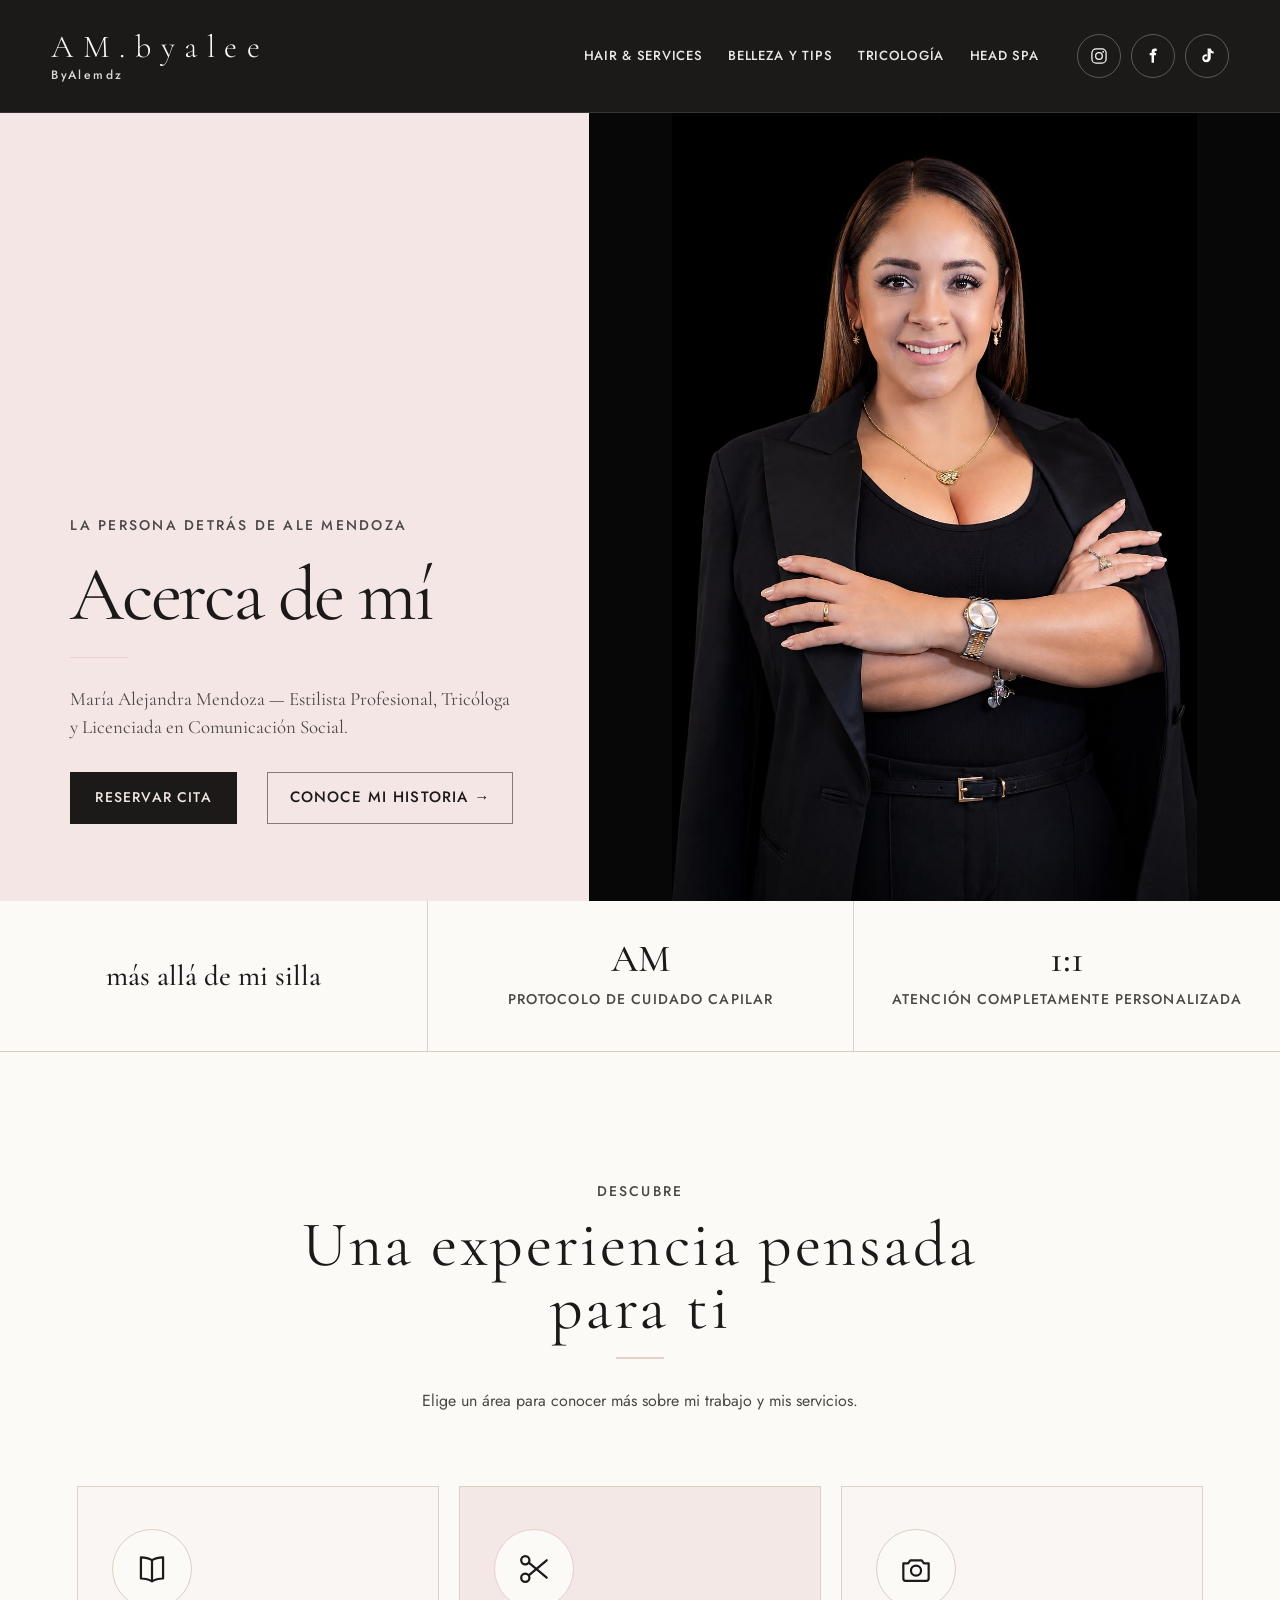
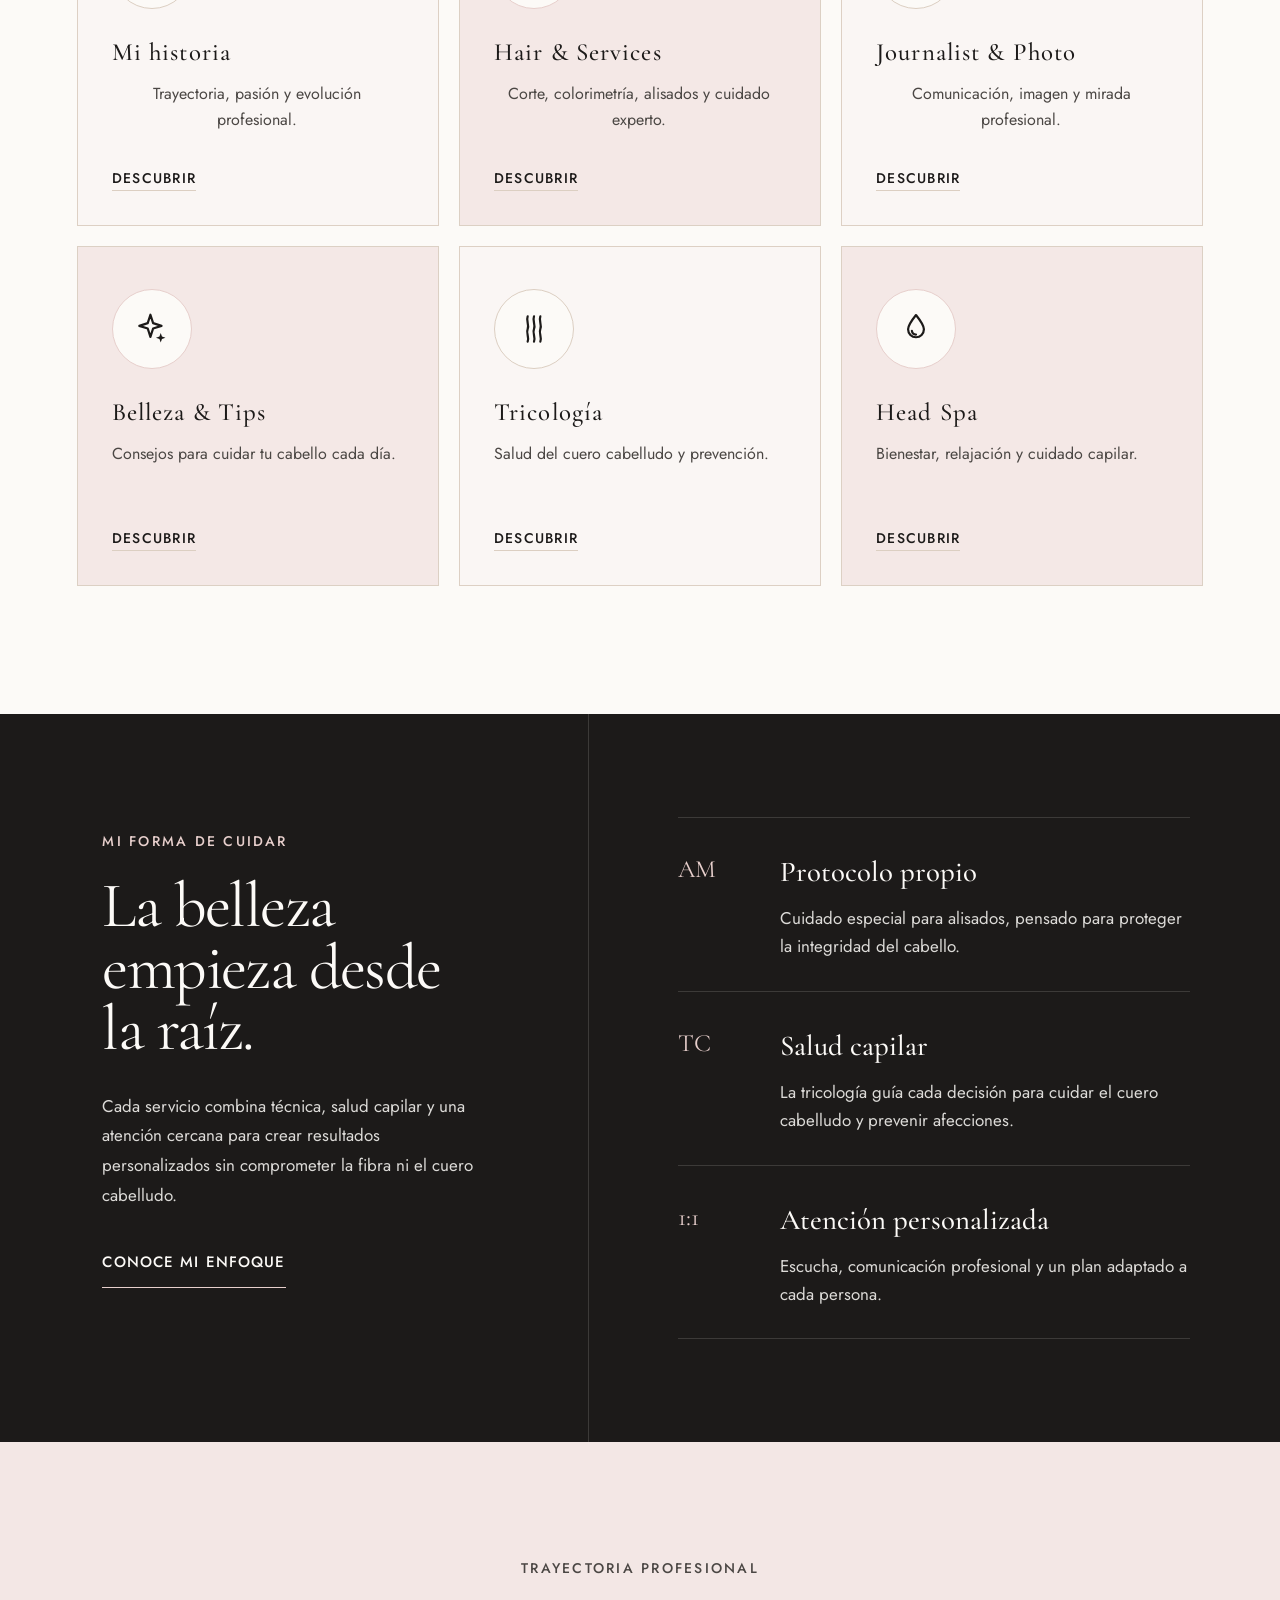
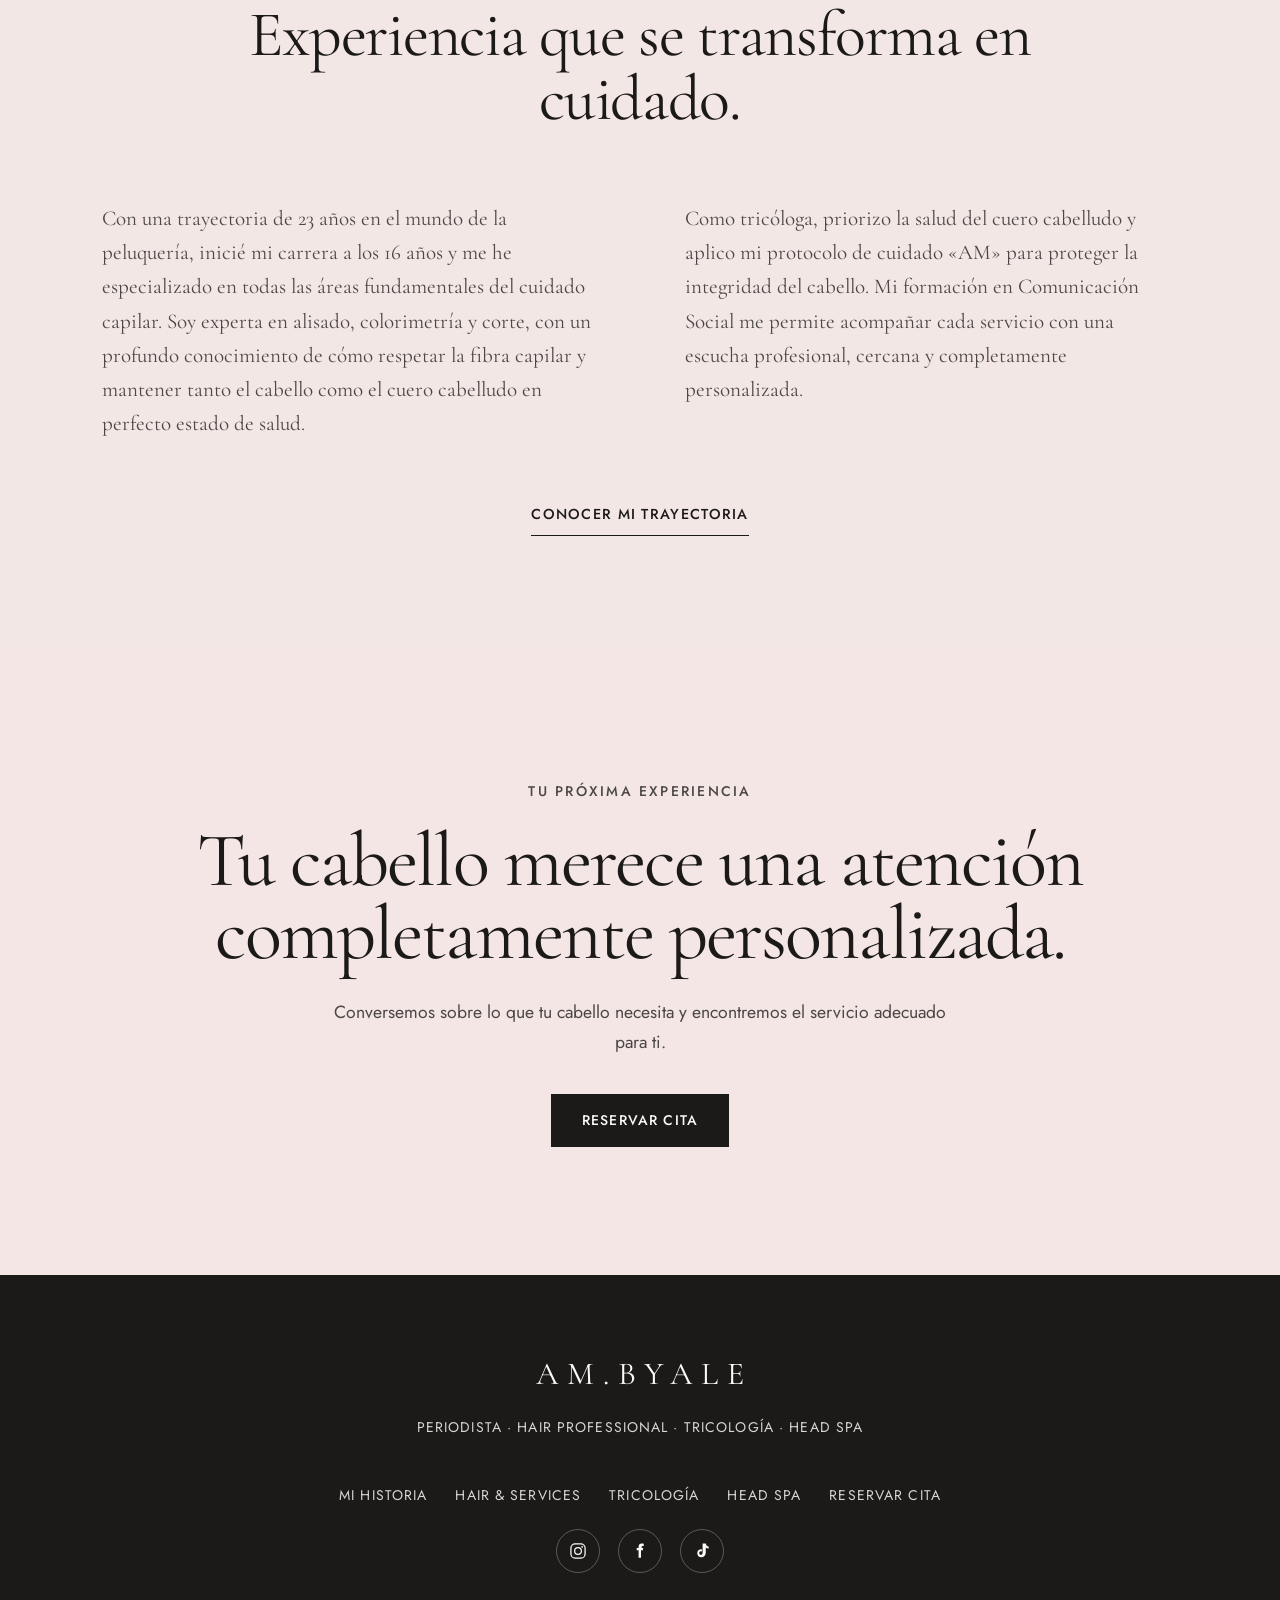
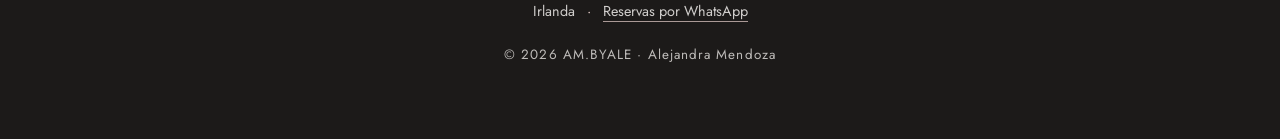
==== index.html @ b986cc24 "Update homepage brand copy and footer tagline" ====
<!DOCTYPE html>
<html lang="es">
<head>
  <meta charset="UTF-8" />
  <meta name="viewport" content="width=device-width, initial-scale=1.0" />
  <title>AM.BYALE | Peluquería, tricología y Head Spa en Irlanda</title>
  <meta
    name="description"
    content="Alejandra Mendoza ofrece peluquería profesional, tricología y Head Spa con atención personalizada y 23 años de experiencia en Irlanda."
  />
  <link rel="canonical" href="https://robertdorlan.github.io/alemdz/" />
  <meta property="og:type" content="website" />
  <meta property="og:locale" content="es_ES" />
  <meta property="og:title" content="AM.BYALE | Belleza real y cabello saludable" />
  <meta property="og:description" content="Peluquería profesional, tricología y Head Spa con atención personalizada." />
  <meta property="og:url" content="https://robertdorlan.github.io/alemdz/" />
  <meta property="og:image" content="https://robertdorlan.github.io/alemdz/images/ale-profile.jpg" />
  <meta name="theme-color" content="#1c1a19" />

  <!-- Tipografía editorial: fina, elegante y moderna -->
  <link rel="preconnect" href="https://fonts.googleapis.com" />
  <link rel="preconnect" href="https://fonts.gstatic.com" crossorigin />
  <link
    href="https://fonts.googleapis.com/css2?family=Cormorant+Garamond:wght@300;400;500&family=Jost:wght@300;400;500&display=swap"
    rel="stylesheet"
  />

  <link rel="stylesheet" href="styles.css?v=20261124-7" />
</head>
<body class="home-page">
  <a class="skip-link" href="#main-content">Saltar al contenido principal</a>
  <!-- ============================================================= -->
  <!-- 1. ENCABEZADO PRINCIPAL                                       -->
  <!-- Logotipo tipográfico "ALEMDZ" centrado. Menú discreto a la    -->
  <!-- izquierda, redes sociales a la derecha. Enlaza a inicio.      -->
  <!-- ============================================================= -->
  <header class="site-header site-header--home">
    <div class="site-header__inner site-header__inner--home">
      <a class="brand brand--home" href="index.html" aria-label="AM.byalee — Ir a la página de inicio">
        <span>AM.byalee</span>
        <small>ByAlemdz</small>
      </a>

      <button class="menu-toggle" type="button" aria-label="Abrir menú" data-i18n-attr="aria-label:chrome.menu" aria-expanded="false" aria-controls="site-nav">
        <span class="menu-toggle__bar"></span>
        <span class="menu-toggle__bar"></span>
        <span class="menu-toggle__bar"></span>
      </button>

      <nav id="site-nav" class="site-nav site-nav--home" aria-label="Navegación principal">
        <ul class="site-nav__list site-nav__list--home">
          <li><a href="servicios-y-precios.html" data-i18n="nav.hair">Hair &amp; Services</a></li>
          <li><a href="tips-de-belleza.html" data-i18n="nav.belleza">Belleza y Tips</a></li>
          <li><a href="tricologia.html" data-i18n="nav.tricologia">Tricología</a></li>
          <li><a href="head-spa.html" data-i18n="nav.headspa">Head Spa</a></li>
        </ul>
      </nav>

      <div class="header-social" aria-label="Redes sociales">
        <a href="https://www.instagram.com/byalemdz/" target="_blank" rel="noopener noreferrer" aria-label="Instagram">
          <svg viewBox="0 0 24 24" width="20" height="20" aria-hidden="true" focusable="false">
            <rect x="3.5" y="3.5" width="17" height="17" rx="5" fill="none" stroke="currentColor" stroke-width="1.5" />
            <circle cx="12" cy="12" r="4" fill="none" stroke="currentColor" stroke-width="1.5" />
            <circle cx="17" cy="7" r="1.1" fill="currentColor" />
          </svg>
        </a>
        <a href="https://www.facebook.com/share/1DkxHwf7Rk/" target="_blank" rel="noopener noreferrer" aria-label="Facebook">
          <svg viewBox="0 0 24 24" width="20" height="20" aria-hidden="true" focusable="false">
            <path d="M14 8.5V7c0-.7.3-1 1-1h1.5V3.2C16 3.1 15 3 14.1 3 11.8 3 10.3 4.4 10.3 7v1.5H8V11h2.3v9h2.9v-9h2.2l.4-2.5H14z" fill="currentColor" />
          </svg>
        </a>
        <a href="https://www.tiktok.com/@alemdz.hair" target="_blank" rel="noopener noreferrer" aria-label="TikTok">
          <svg viewBox="0 0 24 24" width="20" height="20" aria-hidden="true" focusable="false">
            <path d="M16.5 3c.3 1.9 1.4 3.4 3.5 3.7v2.4c-1.2.1-2.4-.2-3.5-.9v5.9c0 3.2-2.4 5.4-5.2 5.4-2.9 0-5-2.1-5-4.9 0-2.9 2.4-5 5.6-4.7v2.6c-.4-.1-.9-.2-1.3-.1-1.1.1-2 .9-1.9 2.2.1 1.2 1 1.9 2 1.9 1.1 0 2-.8 2-2.1V3h3.3z" fill="currentColor" />
          </svg>
        </a>
      </div>

    </div>
  </header>

  <main id="main-content">
    <section class="editorial-hero" aria-labelledby="about-title">
      <div class="editorial-hero__left editorial-hero__left--intro">
        <p class="about__eyebrow" data-i18n="home.about_eyebrow">LA PERSONA DETRÁS DE ALE MENDOZA</p>
        <h1 id="about-title" class="editorial-hero__title" data-i18n="home.about_title">Acerca de mí</h1>
        <p class="editorial-hero__lead" data-i18n="home.about_lead">
          María Alejandra Mendoza — Estilista Profesional, Tricóloga y Licenciada en Comunicación Social.
        </p>
        <div class="editorial-hero__actions">
          <a class="editorial-hero__primary" href="bookings.html" data-i18n="serv.cta">Reservar cita</a>
          <a class="about__link editorial-hero__link" href="mi-historia.html" data-i18n="home.about_link">Conoce mi historia →</a>
        </div>
      </div>
      <figure class="editorial-hero__photo">
        <img src="images/ale-profile.jpg?v=20261123-2" alt="Retrato profesional de Alejandra Mendoza" width="1024" height="1536" loading="eager" fetchpriority="high" decoding="async" />
      </figure>
    </section>

    <section class="trust-strip" aria-label="Experiencia y especialidades de Alejandra Mendoza">
      <div class="trust-strip__item">
        <strong class="trust-strip__phrase" data-i18n="home.trust_experience">más allá de mi silla</strong>
      </div>
      <div class="trust-strip__item">
        <strong>AM</strong>
        <span data-i18n="home.trust_protocol">protocolo de cuidado capilar</span>
      </div>
      <div class="trust-strip__item">
        <strong>1:1</strong>
        <span data-i18n="home.trust_personal">atención completamente personalizada</span>
      </div>
    </section>

    <section class="circles" aria-labelledby="circles-title">
      <p class="circles__eyebrow" data-i18n="home.explore_eyebrow">Descubre</p>
      <h2 id="circles-title" class="circles__title" data-i18n="home.explore_new">Una experiencia pensada para ti</h2>
      <p class="circles__subtitle" data-i18n="home.explore_sub">
        Elige un área para conocer más sobre mi trabajo y mis servicios.
      </p>

      <ul class="circles__grid">
        <li class="circle-item">
          <a class="circle-link" href="mi-historia.html">
            <span class="circle">
              <span class="circle__icon" aria-hidden="true">
                <svg viewBox="0 0 24 24" width="42" height="42" focusable="false">
                  <path d="M12 6.4C10.3 5.3 7.7 4.6 5 4.6V18c2.7 0 5.3.7 7 1.8 1.7-1.1 4.3-1.8 7-1.8V4.6c-2.7 0-5.3.7-7 1.8z" fill="none" stroke="currentColor" stroke-width="1.4" stroke-linejoin="round" />
                  <path d="M12 6.4v13.4" fill="none" stroke="currentColor" stroke-width="1.4" />
                </svg>
              </span>
            </span>
            <span class="circle__caption" data-i18n="nav.mihistoria">Mi historia</span>
            <span class="circle__description" data-i18n="home.card_story">Trayectoria, pasión y evolución profesional.</span>
            <span class="circle__action" data-i18n="home.discover">Descubrir</span>
          </a>
        </li>

        <li class="circle-item">
          <a class="circle-link" href="servicios-y-precios.html">
            <span class="circle">
              <span class="circle__icon" aria-hidden="true">
                <svg viewBox="0 0 24 24" width="42" height="42" focusable="false">
                  <circle cx="6.5" cy="6.5" r="2.6" fill="none" stroke="currentColor" stroke-width="1.4" />
                  <circle cx="6.5" cy="17.5" r="2.6" fill="none" stroke="currentColor" stroke-width="1.4" />
                  <line x1="8.7" y1="8" x2="20" y2="17.5" stroke="currentColor" stroke-width="1.4" stroke-linecap="round" />
                  <line x1="8.7" y1="16" x2="20" y2="6.5" stroke="currentColor" stroke-width="1.4" stroke-linecap="round" />
                </svg>
              </span>
            </span>
            <span class="circle__caption" data-i18n="nav.hair">Hair &amp; Services</span>
            <span class="circle__description" data-i18n="home.card_services">Corte, colorimetría, alisados y cuidado experto.</span>
            <span class="circle__action" data-i18n="home.discover">Descubrir</span>
          </a>
        </li>

        <li class="circle-item">
          <a class="circle-link" href="journalist-photo.html">
            <span class="circle">
              <span class="circle__icon" aria-hidden="true">
                <svg viewBox="0 0 24 24" width="42" height="42" focusable="false">
                  <path d="M4 8.5h3l1.4-2h7.2L17 8.5h3a0 0 0 0 1 0 0v9.5a1.5 1.5 0 0 1-1.5 1.5H5.5A1.5 1.5 0 0 1 4 18z" fill="none" stroke="currentColor" stroke-width="1.4" stroke-linejoin="round" />
                  <circle cx="12" cy="13" r="3.2" fill="none" stroke="currentColor" stroke-width="1.4" />
                </svg>
              </span>
            </span>
            <span class="circle__caption" data-i18n="nav.journalist">Journalist &amp; Photo</span>
            <span class="circle__description" data-i18n="home.card_journalist">Comunicación, imagen y mirada profesional.</span>
            <span class="circle__action" data-i18n="home.discover">Descubrir</span>
          </a>
        </li>

        <li class="circle-item">
          <a class="circle-link" href="tips-de-belleza.html">
            <span class="circle">
              <span class="circle__icon" aria-hidden="true">
                <svg viewBox="0 0 24 24" width="42" height="42" focusable="false">
                  <path d="M11 3l1.7 5.3L18 10l-5.3 1.7L11 17l-1.7-5.3L4 10l5.3-1.7z" fill="none" stroke="currentColor" stroke-width="1.4" stroke-linejoin="round" />
                  <path d="M17.5 14.5l.8 2.2 2.2.8-2.2.8-.8 2.2-.8-2.2-2.2-.8 2.2-.8z" fill="currentColor" />
                </svg>
              </span>
            </span>
            <span class="circle__caption" data-i18n="nav.belleza">Belleza &amp; Tips</span>
            <span class="circle__description" data-i18n="home.card_beauty">Consejos para cuidar tu cabello cada día.</span>
            <span class="circle__action" data-i18n="home.discover">Descubrir</span>
          </a>
        </li>

        <li class="circle-item">
          <a class="circle-link" href="tricologia.html">
            <span class="circle">
              <span class="circle__icon" aria-hidden="true">
                <svg viewBox="0 0 24 24" width="42" height="42" focusable="false">
                  <path d="M8 4c-1.2 3 1.2 5.5 0 8s1.2 5 0 8" fill="none" stroke="currentColor" stroke-width="1.4" stroke-linecap="round" />
                  <path d="M12 4c-1.2 3 1.2 5.5 0 8s1.2 5 0 8" fill="none" stroke="currentColor" stroke-width="1.4" stroke-linecap="round" />
                  <path d="M16 4c-1.2 3 1.2 5.5 0 8s1.2 5 0 8" fill="none" stroke="currentColor" stroke-width="1.4" stroke-linecap="round" />
                </svg>
              </span>
            </span>
            <span class="circle__caption" data-i18n="nav.tricologia">Tricología</span>
            <span class="circle__description" data-i18n="home.card_trichology">Salud del cuero cabelludo y prevención.</span>
            <span class="circle__action" data-i18n="home.discover">Descubrir</span>
          </a>
        </li>

        <li class="circle-item">
          <a class="circle-link" href="head-spa.html">
            <span class="circle">
              <span class="circle__icon" aria-hidden="true">
                <svg viewBox="0 0 24 24" width="42" height="42" focusable="false">
                  <path d="M12 3.2c3.2 4 5 6.4 5 9a5 5 0 0 1-10 0c0-2.6 1.8-5 5-9z" fill="none" stroke="currentColor" stroke-width="1.4" stroke-linejoin="round" />
                  <path d="M12 15.5c-1.4 0-2.4-1-2.6-2.3" fill="none" stroke="currentColor" stroke-width="1.4" stroke-linecap="round" />
                </svg>
              </span>
            </span>
            <span class="circle__caption" data-i18n="nav.headspa">Head Spa</span>
            <span class="circle__description" data-i18n="home.card_headspa">Bienestar, relajación y cuidado capilar.</span>
            <span class="circle__action" data-i18n="home.discover">Descubrir</span>
          </a>
        </li>
      </ul>
    </section>

    <section class="signature-care" aria-labelledby="care-title">
      <div class="signature-care__intro">
        <p class="section-eyebrow" data-i18n="home.care_eyebrow">Mi forma de cuidar</p>
        <h2 id="care-title" data-i18n="home.care_title">La belleza empieza desde la raíz.</h2>
        <p data-i18n="home.care_intro">Cada servicio combina técnica, salud capilar y una atención cercana para crear resultados personalizados sin comprometer la fibra ni el cuero cabelludo.</p>
        <a class="text-link text-link--light" href="tricologia.html" data-i18n="home.care_link">Conoce mi enfoque</a>
      </div>
      <div class="signature-care__pillars">
        <article>
          <span>AM</span>
          <div>
            <h3 data-i18n="home.pillar_protocol">Protocolo propio</h3>
            <p data-i18n="home.pillar_protocol_text">Cuidado especial para alisados, pensado para proteger la integridad del cabello.</p>
          </div>
        </article>
        <article>
          <span>TC</span>
          <div>
            <h3 data-i18n="home.pillar_health">Salud capilar</h3>
            <p data-i18n="home.pillar_health_text">La tricología guía cada decisión para cuidar el cuero cabelludo y prevenir afecciones.</p>
          </div>
        </article>
        <article>
          <span>1:1</span>
          <div>
            <h3 data-i18n="home.pillar_personal">Atención personalizada</h3>
            <p data-i18n="home.pillar_personal_text">Escucha, comunicación profesional y un plan adaptado a cada persona.</p>
          </div>
        </article>
      </div>
    </section>

    <section class="about about--story" aria-labelledby="story-title">
      <div class="about--story__heading">
        <p class="section-eyebrow" data-i18n="home.story_eyebrow">Trayectoria profesional</p>
        <h2 id="story-title" data-i18n="home.story_title">Experiencia que se transforma en cuidado.</h2>
      </div>
      <div class="about__inner">
        <p class="about__text">
          Con una trayectoria de 23 años en el mundo de la peluquería, inicié mi
          carrera a los 16 años y me he especializado en todas las áreas
          fundamentales del cuidado capilar. Soy experta en alisado, colorimetría y
          corte, con un profundo conocimiento de cómo respetar la fibra capilar y
          mantener tanto el cabello como el cuero cabelludo en perfecto estado de
          salud.
        </p>
        <p class="about__text">
          Como tricóloga, priorizo la salud del cuero cabelludo y aplico mi protocolo
          de cuidado «AM» para proteger la integridad del cabello. Mi formación en
          Comunicación Social me permite acompañar cada servicio con una escucha
          profesional, cercana y completamente personalizada.
        </p>
      </div>
      <a class="about--story__link" href="mi-historia.html" data-i18n="home.story_link">Conocer mi trayectoria</a>
    </section>

    <section class="booking-cta" aria-labelledby="booking-title">
      <p class="section-eyebrow" data-i18n="home.booking_eyebrow">Tu próxima experiencia</p>
      <h2 id="booking-title" data-i18n="home.booking_title">Tu cabello merece una atención completamente personalizada.</h2>
      <p data-i18n="home.booking_text">Conversemos sobre lo que tu cabello necesita y encontremos el servicio adecuado para ti.</p>
      <a class="booking-cta__button" href="bookings.html" data-i18n="serv.cta">Reservar cita</a>
    </section>
  </main>

  <footer class="site-footer">
    <div class="site-footer__inner">
      <p class="site-footer__brand">AM.BYALE</p>
      <p class="site-footer__tagline" data-i18n="footer.tagline">Periodista · Hair Professional · Tricología · Head Spa</p>
      <nav class="site-footer__nav" aria-label="Navegación del pie de página">
        <a href="mi-historia.html" data-i18n="nav.mihistoria">Mi historia</a>
        <a href="servicios-y-precios.html" data-i18n="nav.hair">Hair &amp; Services</a>
        <a href="tricologia.html" data-i18n="nav.tricologia">Tricología</a>
        <a href="head-spa.html" data-i18n="nav.headspa">Head Spa</a>
        <a href="bookings.html" data-i18n="serv.cta">Reservar cita</a>
      </nav>
      <div class="site-footer__social">
        <a href="https://www.instagram.com/byalemdz/" target="_blank" rel="noopener noreferrer" aria-label="Instagram">
          <svg viewBox="0 0 24 24" width="20" height="20" aria-hidden="true" focusable="false">
            <rect x="3.5" y="3.5" width="17" height="17" rx="5" fill="none" stroke="currentColor" stroke-width="1.5" />
            <circle cx="12" cy="12" r="4" fill="none" stroke="currentColor" stroke-width="1.5" />
            <circle cx="17" cy="7" r="1.1" fill="currentColor" />
          </svg>
        </a>
        <a href="https://www.facebook.com/share/1DkxHwf7Rk/" target="_blank" rel="noopener noreferrer" aria-label="Facebook">
          <svg viewBox="0 0 24 24" width="20" height="20" aria-hidden="true" focusable="false">
            <path d="M14 8.5V7c0-.7.3-1 1-1h1.5V3.2C16 3.1 15 3 14.1 3 11.8 3 10.3 4.4 10.3 7v1.5H8V11h2.3v9h2.9v-9h2.2l.4-2.5H14z" fill="currentColor" />
          </svg>
        </a>
        <a href="https://www.tiktok.com/@alemdz.hair" target="_blank" rel="noopener noreferrer" aria-label="TikTok">
          <svg viewBox="0 0 24 24" width="20" height="20" aria-hidden="true" focusable="false">
            <path d="M16.5 3c.3 1.9 1.4 3.4 3.5 3.7v2.4c-1.2.1-2.4-.2-3.5-.9v5.9c0 3.2-2.4 5.4-5.2 5.4-2.9 0-5-2.1-5-4.9 0-2.9 2.4-5 5.6-4.7v2.6c-.4-.1-.9-.2-1.3-.1-1.1.1-2 .9-1.9 2.2.1 1.2 1 1.9 2 1.9 1.1 0 2-.8 2-2.1V3h3.3z" fill="currentColor" />
          </svg>
        </a>
      </div>
      <p class="site-footer__copy">© 2026 AM.BYALE · Alejandra Mendoza</p>
    </div>
  </footer>

  <a class="mobile-booking" href="bookings.html" data-i18n="serv.cta">Reservar cita</a>

  <script type="application/ld+json">
    {
      "@context": "https://schema.org",
      "@type": "ProfessionalService",
      "name": "AM.BYALE by Alejandra Mendoza",
      "description": "Peluquería profesional, tricología y Head Spa con atención personalizada.",
      "url": "https://robertdorlan.github.io/alemdz/",
      "image": "https://robertdorlan.github.io/alemdz/images/ale-profile.jpg",
      "founder": {
        "@type": "Person",
        "name": "María Alejandra Mendoza",
        "jobTitle": "Estilista profesional y tricóloga"
      },
      "sameAs": [
        "https://www.instagram.com/byalemdz/",
        "https://www.facebook.com/share/1DkxHwf7Rk/",
        "https://www.tiktok.com/@alemdz.hair"
      ]
    }
  </script>

  <script src="script.js?v=20261123-3" defer></script>
  <script src="i18n.js?v=20261124-7" defer></script>
</body>
</html>
---- styles.css ----
/* ============================================================= */
/*  ALEMDZ — Estilos base                                        */
/*  Estética editorial: fina, elegante, moderna y profesional.   */
/* ============================================================= */

:root {
  /* Paleta principal ALEMDZ */
  --color-soft-pink: #f3e6e4;
  --color-muted-pink: #e7cfcc;
  --color-light-beige: #f4efe8;
  --color-medium-beige: #dccfc2;
  --color-black: #1c1a19;
  --color-dark-gray: #4b4744;
  --color-warm-white: #fcfaf7;

  /* Alias semánticos derivados de la paleta */
  --color-bg: var(--color-warm-white);
  --color-ink: var(--color-black);
  --color-muted: var(--color-dark-gray);
  --color-line: var(--color-medium-beige);
  --color-overlay: rgba(28, 26, 25, 0.34);
  --color-overlay-strong: rgba(28, 26, 25, 0.5);

  --font-display: "Cormorant Garamond", Georgia, "Times New Roman", serif;
  --font-body: "Jost", -apple-system, BlinkMacSystemFont, "Segoe UI", sans-serif;

  --header-height: 84px;
  --circle-size: 200px;
  --content-max: 1200px;
}

* {
  box-sizing: border-box;
}

html {
  -webkit-text-size-adjust: 100%;
}

body {
  margin: 0;
  min-height: 100vh;
  background: var(--color-warm-white);
  color: var(--color-ink);
  font-family: var(--font-body);
  font-weight: 300;
  line-height: 1.6;
  -webkit-font-smoothing: antialiased;
  text-rendering: optimizeLegibility;
}

a {
  color: inherit;
  text-decoration: none;
}

img {
  display: block;
  max-width: 100%;
}

/* ============================================================= */
/*  1. ENCABEZADO                                                */
/* ============================================================= */

.site-header {
  position: relative;
  z-index: 20;
  background: var(--color-ink);
  border-bottom: 1px solid rgba(252, 250, 247, 0.12);
}

.site-header__inner {
  display: grid;
  grid-template-columns: 1fr auto 1fr;
  align-items: center;
  gap: 16px;
  min-height: var(--header-height);
  max-width: var(--content-max);
  margin: 0 auto;
  padding: 0 24px;
}

.site-header__left {
  justify-self: start;
  display: inline-flex;
  align-items: center;
  gap: 8px;
}

/* Botón de idioma ES/EN */
.lang-toggle {
  background: transparent;
  border: 1px solid rgba(252, 250, 247, 0.3);
  color: var(--color-warm-white);
  font-family: var(--font-body);
  font-weight: 400;
  font-size: 0.72rem;
  letter-spacing: 0.08em;
  padding: 5px 8px;
  border-radius: 6px;
  line-height: 1;
  cursor: pointer;
  transition: border-color 0.3s ease, color 0.3s ease, background 0.3s ease;
}

.lang-toggle:hover,
.lang-toggle:focus-visible {
  border-color: var(--color-warm-white);
  color: var(--color-ink);
  background: var(--color-warm-white);
}

.site-header__center {
  justify-self: center;
}

.site-header__right {
  justify-self: end;
  display: inline-flex;
  align-items: center;
  gap: 4px;
}

/* Logotipo tipográfico */
.brand {
  font-family: var(--font-display);
  font-weight: 300;
  text-transform: uppercase;
  font-size: clamp(1.9rem, 4.5vw, 3rem);
  letter-spacing: 0.42em;
  /* Compensa el letter-spacing para mantener el centrado óptico */
  padding-left: 0.42em;
  line-height: 1;
  color: var(--color-warm-white);
  transition: opacity 0.3s ease;
}

.brand:hover,
.brand:focus-visible {
  opacity: 0.6;
}

/* Icono de menú discreto */
.menu-toggle {
  display: inline-flex;
  flex-direction: column;
  justify-content: center;
  gap: 5px;
  width: 34px;
  height: 34px;
  padding: 6px;
  background: transparent;
  border: none;
  cursor: pointer;
  color: var(--color-warm-white);
}

.menu-toggle__bar {
  display: block;
  width: 22px;
  height: 1px;
  background: currentColor;
  transition: transform 0.3s ease, opacity 0.3s ease;
}

.menu-toggle[aria-expanded="true"] .menu-toggle__bar:nth-child(1) {
  transform: translateY(6px) rotate(45deg);
}
.menu-toggle[aria-expanded="true"] .menu-toggle__bar:nth-child(2) {
  opacity: 0;
}
.menu-toggle[aria-expanded="true"] .menu-toggle__bar:nth-child(3) {
  transform: translateY(-6px) rotate(-45deg);
}

/* Redes sociales */
.social-link {
  display: inline-flex;
  align-items: center;
  justify-content: center;
  width: 34px;
  height: 34px;
  color: rgba(252, 250, 247, 0.7);
  transition: color 0.3s ease;
}

.social-link:hover,
.social-link:focus-visible {
  color: var(--color-warm-white);
}

/* Menú desplegable */
.site-nav {
  border-top: 1px solid rgba(252, 250, 247, 0.12);
  background: var(--color-ink);
}

.site-nav__list {
  list-style: none;
  margin: 0 auto;
  padding: 8px 24px 16px;
  max-width: var(--content-max);
  display: flex;
  flex-wrap: wrap;
  gap: 8px 32px;
}

.site-nav__list a {
  display: inline-block;
  padding: 8px 2px;
  font-size: 0.95rem;
  letter-spacing: 0.12em;
  text-transform: uppercase;
  color: rgba(252, 250, 247, 0.78);
  transition: color 0.3s ease;
}

.site-nav__list a:hover,
.site-nav__list a:focus-visible {
  color: var(--color-muted-pink);
}

/* ============================================================= */
/*  2. FOTOGRAFÍA PANORÁMICA DEL ESTUDIO                         */
/* ============================================================= */

.studio-hero {
  width: 100%;
  aspect-ratio: 2020 / 779; /* Proporción real de la imagen: sin franjas */
  overflow: hidden;
  background-color: #fcfaf7;
}

.studio-hero img {
  display: block;
  width: 100%;
  height: 100%;
  object-fit: contain;
  object-position: center;
}

/* ============================================================= */
/*  3. MENÚ VISUAL CON CÍRCULOS                                  */
/* ============================================================= */

.circles {
  background: var(--color-warm-white);
  padding: clamp(48px, 8vw, 96px) 24px;
  text-align: center;
}

/* Sección de bienvenida entre el banner y los círculos */
.intro {
  background: var(--color-warm-white);
  padding: clamp(44px, 7vw, 76px) 24px clamp(4px, 1vw, 8px);
  text-align: center;
}

.intro__eyebrow {
  font-family: var(--font-body);
  font-weight: 400;
  font-size: 0.82rem;
  letter-spacing: 0.26em;
  text-transform: uppercase;
  color: var(--color-dark-gray);
  margin: 0 0 16px;
}

.intro__text {
  max-width: 640px;
  margin: 0 auto 28px;
  font-family: var(--font-display);
  font-weight: 300;
  font-size: clamp(1.2rem, 2.4vw, 1.6rem);
  line-height: 1.55;
  color: var(--color-ink);
}

/* Eyebrow y subtítulo de la sección de círculos */
.circles__eyebrow {
  font-family: var(--font-body);
  font-weight: 400;
  font-size: 0.8rem;
  letter-spacing: 0.26em;
  text-transform: uppercase;
  color: var(--color-dark-gray);
  margin: 0 0 10px;
}

.circles__subtitle {
  max-width: 520px;
  margin: -12px auto clamp(32px, 5vw, 52px);
  color: var(--color-dark-gray);
  line-height: 1.7;
}

.circles__title {
  font-family: var(--font-display);
  font-weight: 300;
  font-size: clamp(1.4rem, 3vw, 2rem);
  letter-spacing: 0.16em;
  text-transform: uppercase;
  color: var(--color-ink);
  margin: 0 0 clamp(32px, 5vw, 56px);
}

/* Detalle sutil: línea fina en rosado secundario bajo el título */
.circles__title::after {
  content: "";
  display: block;
  width: 48px;
  height: 2px;
  margin: 18px auto 0;
  background: var(--color-muted-pink);
}

.circles__grid {
  list-style: none;
  margin: 0 auto;
  padding: 0;
  display: grid;
  grid-template-columns: repeat(3, auto);
  justify-content: center;
  justify-items: center;
  gap: clamp(28px, 4vw, 52px);
}

.circle-item {
  flex: 0 0 auto;
}

/* Enlace: círculo + etiqueta debajo; toda la superficie es clicable */
.circle-link {
  display: flex;
  flex-direction: column;
  align-items: center;
  gap: 16px;
  width: var(--circle-size); /* El item ocupa el ancho del círculo; el texto se ajusta debajo */
  text-align: center;
}

/* Círculo con icono */
.circle {
  display: flex;
  align-items: center;
  justify-content: center;
  width: var(--circle-size);
  height: var(--circle-size);
  border-radius: 50%;
  background: var(--color-light-beige);
  border: 1px solid var(--color-medium-beige);
  color: var(--color-ink);
  transition: transform 0.4s ease, box-shadow 0.4s ease, border-color 0.4s ease, background 0.4s ease;
}

.circle__icon {
  display: flex;
  color: var(--color-ink);
  transition: transform 0.4s ease;
}

.circle__icon svg {
  width: clamp(38px, 7vw, 52px);
  height: auto;
}

/* Etiqueta debajo del círculo, en negro */
.circle__caption {
  font-family: var(--font-body);
  font-weight: 400;
  font-size: 0.98rem;
  letter-spacing: 0.1em;
  text-transform: uppercase;
  color: var(--color-ink);
}

/* Alternancia sutil: círculos beige y rosado suave */
.circle-item:nth-child(even) .circle {
  background: var(--color-soft-pink);
  border-color: var(--color-muted-pink);
}

/* Hover discreto: borde negro, ligera elevación y ampliación del icono */
.circle-link:hover .circle,
.circle-link:focus-visible .circle {
  transform: translateY(-4px);
  border-color: var(--color-black);
  box-shadow: 0 12px 26px rgba(28, 26, 25, 0.1);
}

.circle-link:hover .circle__icon,
.circle-link:focus-visible .circle__icon {
  transform: scale(1.12);
}

/* Estado de foco visible para navegación con teclado */
.circle-link:focus-visible {
  outline: none;
}

.circle-link:focus-visible .circle {
  outline: 2px solid var(--color-ink);
  outline-offset: 4px;
}

/* ============================================================= */
/*  4. ACERCA DE MÍ                                              */
/* ============================================================= */

.about {
  background: var(--color-warm-white);
  padding: clamp(56px, 9vw, 112px) 24px;
}

.about__inner {
  max-width: 760px;
  margin: 0 auto;
  text-align: center;
}

/* Editorial: foto y texto en dos columnas en pantallas grandes */
@media (min-width: 880px) {
  .about__inner {
    max-width: 1040px;
    display: grid;
    grid-template-columns: 360px 1fr;
    gap: clamp(40px, 6vw, 72px);
    align-items: center;
    text-align: left;
  }

  .about__content {
    text-align: left;
  }

  .about__inner .about__title::after {
    margin-left: 0;
    margin-right: auto;
  }
}

/* Retrato elegante encima del texto */
.about__photo {
  margin: 0 auto clamp(28px, 5vw, 44px);
  width: min(300px, 74%);
}

@media (min-width: 880px) {
  .about__photo {
    margin: 0;
    width: 100%;
    max-width: 360px;
  }
}

.about__photo img {
  display: block;
  width: 100%;
  height: auto;
  border-radius: 12px;
  box-shadow: 0 22px 48px rgba(28, 26, 25, 0.18);
}

.about__eyebrow {
  font-family: var(--font-body);
  font-weight: 400;
  font-size: 0.82rem;
  letter-spacing: 0.24em;
  text-transform: uppercase;
  color: var(--color-dark-gray);
  margin: 0 0 14px;
}

.about__title {
  font-family: var(--font-display);
  font-weight: 300;
  font-size: clamp(1.8rem, 4vw, 2.6rem);
  letter-spacing: 0.08em;
  text-transform: uppercase;
  color: var(--color-ink);
  margin: 0;
}

.about__title::after {
  content: "";
  display: block;
  width: 48px;
  height: 2px;
  margin: 18px auto 0;
  background: var(--color-muted-pink);
}

.about__lead {
  font-size: 1.15rem;
  color: var(--color-dark-gray);
  margin: 28px 0 0;
}

.about__text {
  color: var(--color-dark-gray);
  line-height: 1.75;
  margin: 18px 0 0;
}

.about__link {
  display: inline-block;
  margin-top: 28px;
  font-size: 0.9rem;
  letter-spacing: 0.12em;
  text-transform: uppercase;
  color: var(--color-ink);
  border-bottom: 1px solid var(--color-muted-pink);
  padding-bottom: 4px;
  transition: color 0.3s ease, border-color 0.3s ease;
}

.about__link:hover,
.about__link:focus-visible {
  color: var(--color-muted-pink);
  border-color: var(--color-black);
}

/* ============================================================= */
/*  PIE DE PÁGINA                                                */
/* ============================================================= */
.site-footer {
  background: var(--color-ink);
  color: var(--color-warm-white);
  padding: clamp(48px, 7vw, 72px) 24px;
}

.site-footer__inner {
  max-width: 760px;
  margin: 0 auto;
  text-align: center;
  display: flex;
  flex-direction: column;
  align-items: center;
  gap: 14px;
}

.site-footer__brand {
  margin: 0;
  font-family: var(--font-display);
  font-weight: 300;
  font-size: 1.6rem;
  letter-spacing: 0.28em;
  text-transform: uppercase;
  padding-left: 0.28em;
}

.site-footer__tagline {
  margin: 0;
  font-size: 0.82rem;
  letter-spacing: 0.16em;
  text-transform: uppercase;
  color: rgba(252, 250, 247, 0.72);
}

.site-footer__social {
  display: flex;
  gap: 18px;
  margin: 4px 0 2px;
}

.site-footer__social a {
  display: inline-flex;
  width: 40px;
  height: 40px;
  align-items: center;
  justify-content: center;
  border-radius: 50%;
  border: 1px solid rgba(252, 250, 247, 0.28);
  color: var(--color-warm-white);
  transition: background 0.3s ease, color 0.3s ease, border-color 0.3s ease;
}

.site-footer__social a:hover,
.site-footer__social a:focus-visible {
  background: var(--color-warm-white);
  color: var(--color-ink);
  border-color: var(--color-warm-white);
}

.site-footer__copy {
  margin: 6px 0 0;
  font-size: 0.78rem;
  letter-spacing: 0.08em;
  color: rgba(252, 250, 247, 0.55);
}

.site-footer__details {
  margin: 10px 0 0;
  color: rgba(252, 250, 247, 0.8);
  font-size: 0.9rem;
  font-weight: 400;
}

.site-footer__details span {
  margin: 0 8px;
  color: var(--color-muted-pink);
}

.site-footer__details a {
  border-bottom: 1px solid rgba(231, 207, 204, 0.7);
}

/* ============================================================= */
/*  RESPONSIVE                                                   */
/* ============================================================= */

/* Tablet: los círculos se reparten y centran sin solaparse */
@media (max-width: 1024px) {
  :root {
    --circle-size: 180px;
  }
}

/* Móvil: mantiene la proporción real; el banner completo (incluido el logo) siempre visible */
@media (max-width: 768px) {
  .studio-hero {
    aspect-ratio: 2020 / 779;
  }

  .studio-hero img {
    object-fit: contain;
    object-position: center;
  }
}

/* Móvil: cuadrícula de 2 columnas, último elemento centrado */
@media (max-width: 640px) {
  :root {
    --header-height: 68px;
    --circle-size: min(42vw, 180px);
  }

  /* Encabezado compacto: evita desbordamiento horizontal en pantallas pequeñas */
  .site-header__inner {
    padding: 0 12px;
    gap: 6px;
  }

  .site-header__left {
    gap: 5px;
  }

  .brand {
    font-size: 1.3rem;
    letter-spacing: 0.18em;
    padding-left: 0.18em;
  }

  .lang-toggle {
    font-size: 0.66rem;
    padding: 4px 6px;
  }

  .social-link {
    width: 28px;
    height: 28px;
  }

  .site-header__right {
    gap: 2px;
  }

  .circles__grid {
    display: grid;
    grid-template-columns: repeat(2, minmax(0, 1fr));
    justify-items: center;
    gap: clamp(20px, 6vw, 32px);
  }

  .circle-item {
    max-width: none;
    width: 100%;
    display: flex;
    justify-content: center;
  }
}

/* Respeta las preferencias de movimiento reducido */
@media (prefers-reduced-motion: reduce) {
  * {
    transition: none !important;
  }
}

/* ============================================================= */
/*  PÁGINAS INTERIORES                                           */
/* ============================================================= */

.page {
  max-width: 760px;
  margin: 0 auto;
  padding: clamp(48px, 8vw, 96px) 24px clamp(64px, 10vw, 120px);
}

/* Página más ancha (p. ej. Servicios, con tarjetas en cuadrícula) */
.page--wide {
  max-width: 1040px;
}

.page__eyebrow {
  font-family: var(--font-body);
  font-weight: 400;
  font-size: 0.82rem;
  letter-spacing: 0.24em;
  text-transform: uppercase;
  color: var(--color-dark-gray);
  margin: 0 0 14px;
}

.page__title {
  font-family: var(--font-display);
  font-weight: 300;
  font-size: clamp(2.2rem, 6vw, 3.4rem);
  letter-spacing: 0.06em;
  text-transform: uppercase;
  color: var(--color-ink);
  margin: 0;
}

.page__title::after {
  content: "";
  display: block;
  width: 56px;
  height: 2px;
  margin: 20px 0 0;
  background: var(--color-muted-pink);
}

.page__lead {
  font-size: 1.15rem;
  color: var(--color-dark-gray);
  margin: 28px 0 0;
}

.page__body {
  margin-top: 36px;
  color: var(--color-dark-gray);
}

.page__body h2 {
  font-family: var(--font-display);
  font-weight: 400;
  font-size: 1.6rem;
  letter-spacing: 0.04em;
  color: var(--color-ink);
  margin: 40px 0 12px;
}

.page__body p {
  margin: 0 0 16px;
  line-height: 1.75;
}

.page__body ul {
  margin: 0 0 16px;
  padding-left: 1.2em;
  line-height: 1.75;
}

/* Cita destacada dentro de una historia */
.page__quote {
  margin: 36px 0;
  padding: 4px 0 4px 24px;
  border-left: 2px solid var(--color-muted-pink);
  font-family: var(--font-display);
  font-weight: 400;
  font-style: italic;
  font-size: 1.35rem;
  line-height: 1.6;
  color: var(--color-ink);
}

/* Lista de definiciones (abordajes tricológicos) */
.def-list {
  margin: 0 0 16px;
}

.def-list dt {
  color: var(--color-ink);
  font-weight: 500;
  letter-spacing: 0.02em;
  margin-top: 18px;
}

.def-list dd {
  margin: 4px 0 0;
  color: var(--color-dark-gray);
  line-height: 1.7;
}

/* Flujo del proceso de valoración */
.tricologia-flow {
  margin: 24px 0;
  padding: 16px 20px;
  background: var(--color-soft-pink);
  border-radius: 8px;
  text-align: center;
  letter-spacing: 0.06em;
  text-transform: uppercase;
  font-size: 0.92rem;
  color: var(--color-ink);
}

/* Tarjetas de servicio (pictograma + descripción) */
.services {
  display: grid;
  gap: 18px;
  margin: 8px 0;
}

.service-card {
  display: grid;
  grid-template-columns: 56px 1fr;
  gap: 18px;
  align-items: start;
  padding: 22px 24px;
  background: var(--color-light-beige);
  border: 1px solid var(--color-medium-beige);
  border-radius: 10px;
}

.service-card__icon {
  width: 56px;
  height: 56px;
  display: flex;
  align-items: center;
  justify-content: center;
  border-radius: 50%;
  background: var(--color-warm-white);
  border: 1px solid var(--color-soft-pink);
  color: var(--color-ink);
}

.service-card__icon svg {
  width: 28px;
  height: 28px;
}

.service-card h3 {
  margin: 2px 0 8px;
  font-family: var(--font-display);
  font-weight: 500;
  font-size: 1.25rem;
  letter-spacing: 0.02em;
  color: var(--color-ink);
}

.service-card p {
  margin: 0 0 10px;
  color: var(--color-dark-gray);
  line-height: 1.7;
}

.service-card p:last-child {
  margin-bottom: 0;
}

/* En pantallas grandes, dos columnas para llenar el espacio */
@media (min-width: 760px) {
  .services {
    grid-template-columns: repeat(2, 1fr);
    gap: 22px;
  }

  /* La tarjeta más extensa (última) ocupa todo el ancho */
  .service-card:last-child {
    grid-column: 1 / -1;
  }
}

@media (max-width: 560px) {
  .service-card {
    grid-template-columns: 1fr;
    gap: 12px;
    padding: 20px;
  }
}

/* ===== Foto de Head Spa ===== */
.spa-photo {
  margin: 40px 0 8px;
  border-radius: 16px;
  overflow: hidden;
  box-shadow: 0 24px 60px -30px rgba(28, 26, 25, 0.6);
  background: var(--color-light-beige);
}

.spa-photo img {
  display: block;
  width: 100%;
  height: auto;
}

/* Encabezados de sección con acento y separador */
.page--spa .page__body h2 {
  position: relative;
  margin-top: 52px;
  padding-top: 28px;
  border-top: 1px solid var(--color-line);
}

.page--spa .page__body h2::before {
  content: "";
  position: absolute;
  top: -1px;
  left: 0;
  width: 52px;
  height: 2px;
  background: var(--color-muted-pink);
}

.page--spa .page__body h3 {
  font-family: var(--font-display);
  font-weight: 400;
  font-size: 1.22rem;
  letter-spacing: 0.03em;
  color: var(--color-ink);
  margin: 28px 0 8px;
}

/* Listas tipo checklist (¿Qué incluye? / Beneficios) */
.spa-check {
  list-style: none;
  margin: 10px 0 18px;
  padding: 0;
  display: grid;
  gap: 12px 26px;
}

@media (min-width: 620px) {
  .spa-check {
    grid-template-columns: 1fr 1fr;
  }
}

.spa-check li {
  position: relative;
  padding-left: 32px;
  line-height: 1.55;
  color: var(--color-dark-gray);
}

.spa-check li::before {
  content: "✓";
  position: absolute;
  left: 0;
  top: 1px;
  width: 21px;
  height: 21px;
  display: inline-flex;
  align-items: center;
  justify-content: center;
  border-radius: 50%;
  background: var(--color-soft-pink);
  color: var(--color-ink);
  font-size: 0.72rem;
  font-weight: 700;
}

/* Tarjetas de tecnologías/tratamientos */
.spa-tech {
  list-style: none;
  margin: 12px 0 20px;
  padding: 0;
  display: grid;
  gap: 14px;
}

@media (min-width: 620px) {
  .spa-tech {
    grid-template-columns: 1fr 1fr;
  }
}

.spa-tech li {
  background: var(--color-warm-white);
  border: 1px solid var(--color-medium-beige);
  border-radius: 12px;
  padding: 16px 18px;
  line-height: 1.6;
  color: var(--color-dark-gray);
  box-shadow: 0 12px 30px -26px rgba(28, 26, 25, 0.55);
}

/* Chips/etiquetas para listas de protocolos */
.spa-tags {
  list-style: none;
  margin: 10px 0 20px;
  padding: 0;
  display: flex;
  flex-wrap: wrap;
  gap: 10px;
}

.spa-tags li {
  background: var(--color-soft-pink);
  color: var(--color-ink);
  border-radius: 999px;
  padding: 9px 18px;
  font-size: 0.92rem;
  letter-spacing: 0.01em;
}

/* ===== Tarifas de servicios ===== */
.pricing {
  margin-top: 56px;
}
.page__body--reorder {
  display: flex;
  flex-direction: column;
}

.page__body--reorder .pricing {
  order: 1;
  margin-top: 8px;
}

.page__body--reorder .page__lead--services {
  order: 2;
  margin-top: 56px;
}

.page__body--reorder .services {
  order: 3;
}

.page__body--reorder > p:last-child {
  order: 4;
}

.pricing__title {
  margin: 0 0 6px;
  text-align: center;
  font-family: var(--font-display);
  font-weight: 500;
  font-size: clamp(1.7rem, 3.5vw, 2.3rem);
  letter-spacing: 0.02em;
  color: var(--color-ink);
}

.pricing__title::after {
  content: "";
  display: block;
  width: 60px;
  height: 2px;
  margin: 14px auto 0;
  background: var(--color-muted-pink);
}

.pricing__grid {
  margin-top: 34px;
  display: grid;
  grid-template-columns: 1fr;
  gap: 20px;
}

.price-card {
  padding: 24px 26px;
  background: var(--color-warm-white);
  border: 1px solid var(--color-medium-beige);
  border-radius: 14px;
  box-shadow: 0 10px 30px -24px rgba(28, 26, 25, 0.5);
}

.price-card h3 {
  margin: 0;
  font-family: var(--font-display);
  font-weight: 500;
  font-size: 1.3rem;
  line-height: 1.3;
  letter-spacing: 0.02em;
  color: var(--color-ink);
}

.price-card__note {
  margin: 6px 0 0;
  font-size: 0.85rem;
  font-style: italic;
  color: var(--color-dark-gray);
}

.price-rows {
  margin: 16px 0 0;
  display: grid;
  grid-template-columns: 1fr auto;
  column-gap: 18px;
}

.price-rows dt,
.price-rows dd {
  margin: 0;
  padding: 11px 0;
  border-bottom: 1px solid var(--color-line);
  align-self: baseline;
}

.price-rows dt {
  color: var(--color-dark-gray);
  font-size: 0.95rem;
}

.price-rows dd {
  text-align: right;
  font-weight: 600;
  font-size: 1.02rem;
  color: var(--color-ink);
  white-space: nowrap;
}

.price-rows dt:last-of-type,
.price-rows dd:last-of-type {
  border-bottom: none;
}

@media (min-width: 760px) {
  .pricing__grid {
    grid-template-columns: repeat(2, 1fr);
    gap: 22px;
  }

  .price-card--wide {
    grid-column: 1 / -1;
  }
}

@media (max-width: 560px) {
  .price-card {
    padding: 20px 20px;
  }
}

/* Nota destacada (caja beige con borde rosado suave) */
.page__note {
  margin-top: 32px;
  padding: 20px 24px;
  background: var(--color-light-beige);
  border: 1px solid var(--color-soft-pink);
  border-radius: 8px;
  color: var(--color-dark-gray);
  font-size: 0.98rem;
}

/* Precios sencillos */
.price-list {
  list-style: none;
  margin: 24px 0 0;
  padding: 0;
}

.price-list li {
  display: flex;
  justify-content: space-between;
  gap: 16px;
  padding: 14px 0;
  border-bottom: 1px solid var(--color-medium-beige);
}

.price-list .price-list__name {
  color: var(--color-ink);
}

.price-list .price-list__value {
  color: var(--color-ink);
  font-weight: 500;
  white-space: nowrap;
}

/* Enlace de regreso */
.page__back {
  display: inline-block;
  margin-top: 40px;
  font-size: 0.9rem;
  letter-spacing: 0.12em;
  text-transform: uppercase;
  color: var(--color-dark-gray);
  transition: color 0.3s ease;
}

.page__back:hover,
.page__back:focus-visible {
  color: var(--color-muted-pink);
}

/* Botón editorial (para CTA de reservas) */
.btn {
  display: inline-block;
  margin-top: 8px;
  padding: 14px 28px;
  font-family: var(--font-body);
  font-size: 0.92rem;
  letter-spacing: 0.12em;
  text-transform: uppercase;
  border-radius: 6px;
  border: 1px solid var(--color-black);
  cursor: pointer;
  transition: background 0.3s ease, color 0.3s ease, border-color 0.3s ease;
}

.btn--booking {
  background: var(--color-muted-pink);
  color: var(--color-black);
  border-color: var(--color-muted-pink);
}

.btn--booking:hover,
.btn--booking:focus-visible {
  background: var(--color-black);
  color: var(--color-warm-white);
  border-color: var(--color-black);
}

/* ============================================================= */
/*  PORTADA EDITORIAL — PREVISUALIZACIÓN LOCAL                    */
/*  Inspirada en un atelier contemporáneo, conservando la         */
/*  información, navegación y paleta originales de BYALEMDZ.      */
/* ============================================================= */

.home-page {
  background: #f8f3f1;
}

.home-page .site-header--home {
  background: var(--color-black);
  border-bottom: 1px solid rgba(252, 250, 247, 0.12);
}

.announcement-bar {
  min-height: 42px;
  padding: 8px clamp(20px, 5vw, 76px);
  background: var(--color-muted-pink);
  color: var(--color-ink);
  display: flex;
  align-items: center;
  justify-content: space-between;
  gap: 24px;
}

.announcement-bar__tagline {
  margin: 0;
  font-size: 0.76rem;
  font-weight: 400;
  letter-spacing: 0.18em;
  text-transform: uppercase;
}

.announcement-bar__actions {
  display: flex;
  align-items: center;
  gap: 2px;
}

.home-page .announcement-bar .lang-toggle {
  margin-right: 8px;
  border-color: rgba(28, 26, 25, 0.28);
  color: var(--color-ink);
}

.home-page .announcement-bar .lang-toggle:hover,
.home-page .announcement-bar .lang-toggle:focus-visible {
  background: var(--color-ink);
  color: var(--color-warm-white);
}

.home-page .announcement-bar .social-link {
  width: 30px;
  height: 30px;
  color: rgba(28, 26, 25, 0.68);
}

.home-page .announcement-bar .social-link:hover,
.home-page .announcement-bar .social-link:focus-visible {
  color: var(--color-ink);
}

.site-header__inner--home {
  width: 100%;
  max-width: 1540px;
  min-height: 112px;
  padding: 0 clamp(24px, 4vw, 64px);
  display: grid;
  grid-template-columns: minmax(180px, 240px) minmax(0, 1fr) auto;
  align-items: center;
  gap: clamp(18px, 3vw, 48px);
}

.home-page .brand--home {
  padding: 0;
  color: var(--color-warm-white);
  display: inline-flex;
  flex-direction: column;
  align-items: flex-start;
  gap: 6px;
  letter-spacing: 0.2em;
  line-height: 1;
}

.home-page .brand--home span {
  font-size: clamp(1.7rem, 2.5vw, 2.45rem);
  text-transform: none;
}

.home-page .brand--home small {
  font-family: var(--font-body);
  font-size: 0.63rem;
  font-weight: 400;
  letter-spacing: 0.28em;
  text-transform: none;
  color: rgba(252, 250, 247, 0.64);
}

.site-nav--home {
  border: 0;
  background: transparent;
}

.site-nav__list--home {
  max-width: none;
  padding: 0;
  display: flex;
  flex-wrap: nowrap;
  align-items: center;
  justify-content: flex-end;
  gap: clamp(17px, 2vw, 36px);
}

.site-nav__list--home a {
  position: relative;
  padding: 14px 0;
  color: rgba(252, 250, 247, 0.76);
  font-size: clamp(0.68rem, 0.76vw, 0.82rem);
  font-weight: 400;
  letter-spacing: 0.08em;
  white-space: nowrap;
}

.site-nav a[aria-current="page"],
.site-footer__nav a[aria-current="page"] {
  color: var(--color-warm-white);
}

.site-nav a[aria-current="page"]::after {
  right: 0;
}

.site-nav__list--home a::after {
  content: "";
  position: absolute;
  left: 0;
  right: 100%;
  bottom: 6px;
  height: 1px;
  background: var(--color-muted-pink);
  transition: right 0.25s ease;
}

.site-nav__list--home a:hover,
.site-nav__list--home a:focus-visible {
  color: var(--color-warm-white);
}

.site-nav__list--home a:hover::after,
.site-nav__list--home a:focus-visible::after {
  right: 0;
}

.header-social {
  display: flex;
  align-items: center;
  gap: 10px;
}

.header-social a {
  width: 42px;
  height: 42px;
  display: inline-flex;
  align-items: center;
  justify-content: center;
  flex: 0 0 42px;
  border: 1px solid rgba(252, 250, 247, 0.28);
  border-radius: 50%;
  color: var(--color-warm-white);
  transition: background 0.25s ease, border-color 0.25s ease, color 0.25s ease;
}

.header-social a:hover,
.header-social a:focus-visible {
  background: var(--color-muted-pink);
  border-color: var(--color-muted-pink);
  color: var(--color-ink);
}

.home-page .menu-toggle {
  display: none;
  color: var(--color-warm-white);
}

.editorial-hero__primary {
  display: inline-flex;
  align-items: center;
  justify-content: center;
  min-height: 52px;
  padding: 12px 24px;
  background: var(--color-black);
  border: 1px solid var(--color-black);
  color: #f1e6e4;
  font-size: 0.76rem;
  font-weight: 500;
  letter-spacing: 0.1em;
  text-transform: uppercase;
  white-space: nowrap;
  transition: background 0.25s ease, border-color 0.25s ease, color 0.25s ease;
}

.editorial-hero__primary:hover,
.editorial-hero__primary:focus-visible {
  background: var(--color-muted-pink);
  border-color: var(--color-muted-pink);
  color: var(--color-ink);
}

.editorial-hero {
  height: min(855px, calc(100vh - 112px));
  min-height: 0;
  display: grid;
  grid-template-columns: minmax(0, 46%) minmax(0, 54%);
  background: var(--color-soft-pink);
  overflow: hidden;
}

.editorial-hero__content {
  min-height: 0;
  padding: clamp(38px, 3.5vw, 56px) clamp(30px, 6vw, 96px) clamp(56px, 5vw, 84px);
  display: flex;
  flex-direction: column;
  justify-content: center;
  align-items: flex-start;
}

.editorial-hero__logo-panel {
  min-width: 0;
  min-height: 0;
  height: 100%;
  margin: 0;
  overflow: hidden;
  background: #b8aa96;
}

.editorial-hero__logo-panel > img {
  display: block;
  width: 100%;
  height: 100%;
  object-fit: cover;
  object-position: center;
}

.editorial-hero__left {
  min-width: 0;
  min-height: 0;
  height: 100%;
  display: grid;
  grid-template-rows: repeat(2, minmax(0, 1fr));
  background: var(--color-soft-pink);
  overflow: hidden;
}

.editorial-hero__logo-half {
  min-width: 0;
  min-height: 0;
  margin: 0;
  overflow: hidden;
  background: #b8aa96;
}

.editorial-hero__logo-half img {
  display: block;
  width: 100%;
  height: 100%;
  object-fit: contain;
  object-position: center;
}

.editorial-hero__copy-half {
  min-height: 0;
  padding: clamp(26px, 2.5vw, 38px) clamp(34px, 4.5vw, 68px);
  display: flex;
  flex-direction: column;
  justify-content: center;
  align-items: flex-start;
}

.editorial-hero__copy-half .editorial-hero__title {
  max-width: 520px;
  font-size: clamp(2.7rem, 3.5vw, 3.9rem);
  line-height: 0.92;
}

.editorial-hero__copy-half .editorial-hero__title::after {
  width: 54px;
  margin-top: 18px;
}

.editorial-hero__copy-half .editorial-hero__lead {
  max-width: 520px;
  margin-top: 16px;
  font-size: clamp(1.08rem, 1.28vw, 1.25rem);
  line-height: 1.45;
}

.editorial-hero__copy-half .editorial-hero__actions {
  margin-top: 20px;
  gap: 12px;
}

.editorial-hero__copy-half .editorial-hero__primary,
.editorial-hero__copy-half .editorial-hero__link {
  min-height: 48px;
  padding: 10px 18px;
  font-size: 0.78rem;
}

.editorial-hero__left--intro {
  display: flex;
  flex-direction: column;
  justify-content: flex-end;
  align-items: flex-start;
  padding: clamp(52px, 5vw, 76px) clamp(38px, 5.5vw, 84px) clamp(64px, 6vw, 90px);
}

.editorial-hero__left--intro .about__eyebrow {
  margin-bottom: 22px;
  color: var(--color-dark-gray);
  font-size: 0.82rem;
  font-weight: 500;
  letter-spacing: 0.2em;
}

.editorial-hero__left--intro .editorial-hero__title {
  max-width: 560px;
  font-size: clamp(4.35rem, 6vw, 6.25rem);
  line-height: 0.9;
  letter-spacing: -0.035em;
}

.editorial-hero__left--intro .editorial-hero__title::after {
  width: 58px;
  margin-top: 28px;
}

.editorial-hero__left--intro .editorial-hero__lead {
  max-width: 560px;
  margin-top: 28px;
  font-size: clamp(1.18rem, 1.45vw, 1.45rem);
  line-height: 1.48;
}

.editorial-hero__left--intro .editorial-hero__actions {
  margin-top: 30px;
}

.editorial-hero__a11y-copy {
  position: absolute;
  width: 1px;
  height: 1px;
  padding: 0;
  margin: -1px;
  overflow: hidden;
  clip: rect(0 0 0 0);
  white-space: nowrap;
  border: 0;
}

.editorial-hero__brandmark {
  width: clamp(220px, 19vw, 280px);
  margin: 0 0 clamp(20px, 2.2vw, 28px);
  overflow: hidden;
  border: 1px solid rgba(108, 88, 61, 0.18);
  background: #c8b69e;
  box-shadow: 0 18px 42px rgba(62, 47, 34, 0.13);
}

.editorial-hero__brandmark img {
  display: block;
  width: 100%;
  height: auto;
}

.editorial-hero__title {
  max-width: 620px;
  margin: 0;
  font-family: var(--font-display);
  font-size: clamp(3.6rem, 6vw, 6.2rem);
  font-weight: 300;
  letter-spacing: -0.035em;
  line-height: 0.88;
  color: var(--color-ink);
}

.editorial-hero__title::after {
  content: "";
  display: block;
  width: 66px;
  height: 1px;
  margin-top: 26px;
  background: var(--color-muted-pink);
}

.editorial-hero__lead {
  max-width: 520px;
  margin: 24px 0 0;
  color: var(--color-dark-gray);
  font-family: var(--font-display);
  font-size: clamp(1.15rem, 1.45vw, 1.5rem);
  line-height: 1.42;
}

.editorial-hero__actions {
  margin-top: 28px;
  display: flex;
  align-items: center;
  flex-wrap: wrap;
  gap: 18px 30px;
}

.editorial-hero__link {
  min-height: 52px;
  margin-top: 0;
  padding: 12px 22px;
  color: var(--color-ink);
  border: 1px solid rgba(28, 26, 25, 0.52);
  background: transparent;
  text-decoration: none;
  white-space: nowrap;
  transition: background 0.25s ease, border-color 0.25s ease, color 0.25s ease;
}

.editorial-hero__link:hover,
.editorial-hero__link:focus-visible {
  background: var(--color-black);
  color: var(--color-soft-pink);
  border-color: var(--color-black);
}

.editorial-hero .about__eyebrow {
  color: var(--color-dark-gray);
}

.editorial-hero__photo {
  min-width: 0;
  min-height: 0;
  height: 100%;
  margin: 0;
  background: #070707;
  display: flex;
  align-items: center;
  justify-content: center;
  overflow: hidden;
}

.editorial-hero__photo img {
  width: 100%;
  height: 100%;
  object-fit: contain;
  object-position: center;
}

.home-page .studio-hero {
  aspect-ratio: 2020 / 680;
  background: var(--color-warm-white);
}

.home-page .studio-hero img {
  object-fit: cover;
  object-position: center;
}

.home-page .circles {
  padding: clamp(72px, 9vw, 132px) clamp(22px, 6vw, 92px);
  background: var(--color-warm-white);
}

.home-page .circles__title {
  margin-bottom: 28px;
  font-size: clamp(2.2rem, 4vw, 4rem);
  letter-spacing: 0.04em;
  text-transform: none;
}

.home-page .circles__subtitle {
  margin: 0 auto clamp(44px, 6vw, 72px);
  font-size: 1rem;
}

.home-page .circles__grid {
  max-width: 1220px;
  grid-template-columns: repeat(3, minmax(0, 1fr));
  gap: 24px;
}

.home-page .circle-item {
  width: 100%;
  min-width: 0;
}

.home-page .circle-link {
  width: 100%;
  min-height: 250px;
  padding: 38px 20px 30px;
  background: #faf6f4;
  border: 1px solid rgba(231, 207, 204, 0.72);
  justify-content: center;
  gap: 24px;
  transition: transform 0.3s ease, box-shadow 0.3s ease, background 0.3s ease;
}

.home-page .circle-item:nth-child(even) .circle-link {
  background: #f4e8e6;
}

.home-page .circle {
  width: 116px;
  height: 116px;
  background: var(--color-warm-white);
  border-color: var(--color-medium-beige);
}

.home-page .circle-item:nth-child(even) .circle {
  background: var(--color-warm-white);
}

.home-page .circle-link:hover,
.home-page .circle-link:focus-visible {
  transform: translateY(-5px);
  background: var(--color-warm-white);
  box-shadow: 0 20px 48px rgba(28, 26, 25, 0.1);
}

.home-page .circle__caption {
  font-family: var(--font-display);
  font-size: 1.18rem;
  letter-spacing: 0.045em;
  text-transform: none;
}

.home-page .about--story {
  padding: clamp(68px, 9vw, 126px) clamp(28px, 8vw, 132px);
  background: #f3e7e5;
}

.home-page .about--story .about__inner {
  max-width: 1180px;
  display: grid;
  grid-template-columns: repeat(2, minmax(0, 1fr));
  align-items: start;
  gap: 26px clamp(42px, 7vw, 94px);
  text-align: left;
}

.home-page .about--story .about__text {
  margin: 0;
  font-family: var(--font-display);
  font-size: clamp(1.1rem, 1.45vw, 1.35rem);
  line-height: 1.72;
}

@media (max-width: 1220px) {
  .site-header__inner--home {
    grid-template-columns: 180px minmax(0, 1fr) auto;
  }

  .site-nav__list--home {
    gap: 18px;
    justify-content: flex-end;
  }
}

@media (max-width: 960px) {
  .site-header__inner--home {
    min-height: 86px;
    grid-template-columns: 1fr auto;
  }

  .home-page .menu-toggle {
    display: inline-flex;
    justify-self: end;
  }

  .header-social {
    display: none;
  }

  .home-page .site-nav--home {
    position: absolute;
    top: 100%;
    left: 0;
    right: 0;
    z-index: 30;
    background: var(--color-black);
    border-top: 1px solid rgba(252, 250, 247, 0.12);
    box-shadow: 0 18px 34px rgba(28, 26, 25, 0.12);
  }

  .home-page .site-nav--home[hidden] {
    display: none;
  }

  .site-nav__list--home {
    padding: 18px 24px 26px;
    display: grid;
    grid-template-columns: repeat(2, minmax(0, 1fr));
    gap: 4px 24px;
  }

  .site-nav__list--home a {
    width: 100%;
    font-size: 0.8rem;
  }

  .editorial-hero {
    height: auto;
    min-height: 0;
    grid-template-columns: 1fr;
    overflow: visible;
  }

  .editorial-hero__content {
    min-height: 400px;
    padding: 58px clamp(28px, 9vw, 76px);
  }

  .editorial-hero__logo-panel {
    height: min(78vw, 620px);
  }

  .editorial-hero__left {
    height: auto;
    grid-template-rows: minmax(320px, 46vw) auto;
  }

  .editorial-hero__left--intro {
    min-height: 640px;
    padding: 64px clamp(28px, 9vw, 76px);
  }

  .editorial-hero__copy-half {
    min-height: 430px;
    padding: 52px clamp(28px, 9vw, 76px);
  }

  .editorial-hero__copy-half .editorial-hero__title {
    font-size: clamp(3.2rem, 9vw, 5rem);
  }

  .editorial-hero__photo {
    height: 544px;
    min-height: 0;
  }

  .home-page .circles__grid {
    grid-template-columns: repeat(2, minmax(0, 1fr));
  }
}

@media (max-width: 640px) {
  .announcement-bar {
    min-height: 38px;
    padding: 6px 14px;
  }

  .announcement-bar__tagline {
    max-width: 230px;
    font-size: 0.58rem;
    letter-spacing: 0.11em;
    line-height: 1.35;
  }

  .home-page .announcement-bar .social-link:nth-of-type(2),
  .home-page .announcement-bar .social-link:nth-of-type(3) {
    display: none;
  }

  .site-header__inner--home {
    min-height: 76px;
    padding: 0 18px;
  }

  .home-page .brand--home span {
    font-size: 1.45rem;
  }

  .home-page .brand--home small {
    font-size: 0.52rem;
  }

  .site-nav__list--home {
    grid-template-columns: 1fr;
  }

  .editorial-hero__content {
    min-height: 400px;
    padding: 52px 24px;
  }

  .editorial-hero__logo-panel {
    height: min(108vw, 500px);
  }

  .editorial-hero__left {
    grid-template-rows: minmax(300px, 86vw) auto;
  }

  .editorial-hero__left--intro {
    min-height: 540px;
    padding: 56px 24px;
  }

  .editorial-hero__left--intro .editorial-hero__title {
    font-size: clamp(3.65rem, 17vw, 5rem);
  }

  .editorial-hero__left--intro .editorial-hero__lead {
    font-size: 1.18rem;
  }

  .editorial-hero__copy-half {
    min-height: 0;
    padding: 46px 24px 52px;
  }

  .editorial-hero__copy-half .editorial-hero__title {
    font-size: clamp(2.9rem, 13.5vw, 4.15rem);
  }

  .editorial-hero__copy-half .editorial-hero__lead {
    font-size: 1.08rem;
  }

  .editorial-hero__title {
    font-size: clamp(3.55rem, 18vw, 5rem);
  }

  .editorial-hero__lead {
    font-size: 1.2rem;
  }

  .editorial-hero__actions {
    align-items: flex-start;
    flex-direction: column;
  }

  .editorial-hero__photo {
    height: 448px;
    min-height: 0;
  }

  .home-page .studio-hero {
    aspect-ratio: 1.55 / 1;
  }

  .home-page .studio-hero img {
    object-fit: cover;
  }

  .home-page .circles__grid {
    grid-template-columns: 1fr;
  }

  .home-page .circle-link {
    min-height: 220px;
  }

  .home-page .about--story .about__inner {
    grid-template-columns: 1fr;
    gap: 28px;
  }
}


/* ============================================================= */
/*  HOME — EXPERIENCIA EDITORIAL PREMIUM                         */
/* ============================================================= */

.home-page .circles {
  padding: clamp(88px, 10vw, 142px) clamp(22px, 6vw, 92px);
}

.home-page .circles__title {
  max-width: 760px;
  margin-left: auto;
  margin-right: auto;
  font-size: clamp(2.8rem, 5vw, 5rem);
  line-height: 0.98;
}

.home-page .circles__grid {
  gap: 20px;
}

.home-page .circle-link {
  position: relative;
  min-height: 326px;
  padding: 42px 34px 34px;
  align-items: flex-start;
  justify-content: flex-start;
  gap: 0;
  overflow: hidden;
}

.home-page .circle-link::before {
  content: "";
  position: absolute;
  inset: 0 0 auto;
  height: 3px;
  background: var(--color-muted-pink);
  transform: scaleX(0);
  transform-origin: left;
  transition: transform 0.3s ease;
}

.home-page .circle-item:nth-child(3n + 2) .circle-link::before {
  background: var(--color-medium-beige);
}

.home-page .circle-item:nth-child(3n) .circle-link::before {
  background: var(--color-ink);
}

.home-page .circle-link:hover::before,
.home-page .circle-link:focus-visible::before {
  transform: scaleX(1);
}

.home-page .circle {
  width: 82px;
  height: 82px;
  margin-bottom: 30px;
}

.home-page .circle__caption {
  font-size: 1.5rem;
  line-height: 1.1;
}

.circle__description {
  max-width: 270px;
  margin-top: 14px;
  color: var(--color-dark-gray);
  font-size: 0.95rem;
  line-height: 1.65;
}

.circle__action {
  margin-top: auto;
  padding-top: 26px;
  border-bottom: 1px solid var(--color-medium-beige);
  color: var(--color-ink);
  font-size: 0.74rem;
  font-weight: 500;
  letter-spacing: 0.14em;
  text-transform: uppercase;
}

.section-eyebrow {
  margin: 0 0 22px;
  color: var(--color-dark-gray);
  font-size: 0.76rem;
  font-weight: 500;
  letter-spacing: 0.2em;
  text-transform: uppercase;
}

.signature-care {
  display: grid;
  grid-template-columns: minmax(0, 0.92fr) minmax(0, 1.08fr);
  background: var(--color-black);
  color: var(--color-warm-white);
}

.signature-care__intro {
  padding: clamp(78px, 9vw, 144px) clamp(34px, 8vw, 126px);
  border-right: 1px solid rgba(252, 250, 247, 0.14);
}

.signature-care .section-eyebrow {
  color: var(--color-muted-pink);
}

.signature-care h2 {
  max-width: 620px;
  margin: 0;
  font-family: var(--font-display);
  font-size: clamp(3.2rem, 5.6vw, 6rem);
  font-weight: 300;
  letter-spacing: -0.025em;
  line-height: 0.96;
}

.signature-care__intro > p:not(.section-eyebrow) {
  max-width: 560px;
  margin: 32px 0 0;
  color: rgba(252, 250, 247, 0.72);
  font-size: 1.05rem;
  line-height: 1.75;
}

.text-link {
  display: inline-block;
  margin-top: 34px;
  padding-bottom: 6px;
  border-bottom: 1px solid var(--color-muted-pink);
  color: var(--color-ink);
  font-size: 0.8rem;
  font-weight: 500;
  letter-spacing: 0.13em;
  text-transform: uppercase;
}

.text-link--light {
  color: var(--color-warm-white);
}

.signature-care__pillars {
  padding: clamp(62px, 8vw, 118px) clamp(34px, 7vw, 108px);
  display: flex;
  flex-direction: column;
  justify-content: center;
}

.signature-care__pillars article {
  display: grid;
  grid-template-columns: 76px minmax(0, 1fr);
  gap: 26px;
  padding: 30px 0;
  border-bottom: 1px solid rgba(252, 250, 247, 0.14);
}

.signature-care__pillars article:first-child {
  border-top: 1px solid rgba(252, 250, 247, 0.14);
}

.signature-care__pillars article > span {
  font-family: var(--font-display);
  font-size: 1.55rem;
  color: var(--color-muted-pink);
}

.signature-care__pillars h3 {
  margin: 0 0 8px;
  font-family: var(--font-display);
  font-size: 1.65rem;
  font-weight: 400;
}

.signature-care__pillars p {
  max-width: 510px;
  margin: 0;
  color: rgba(252, 250, 247, 0.68);
  line-height: 1.65;
}

.booking-cta {
  padding: clamp(86px, 10vw, 150px) 24px;
  background: var(--color-soft-pink);
  text-align: center;
}

.booking-cta h2 {
  max-width: 960px;
  margin: 0 auto;
  font-family: var(--font-display);
  font-size: clamp(3.2rem, 6vw, 6.4rem);
  font-weight: 300;
  letter-spacing: -0.025em;
  line-height: 0.94;
}

.booking-cta > p:not(.section-eyebrow) {
  max-width: 620px;
  margin: 28px auto 36px;
  color: var(--color-dark-gray);
  font-size: 1.05rem;
  line-height: 1.7;
}

.booking-cta__button {
  display: inline-flex;
  min-height: 56px;
  padding: 14px 30px;
  align-items: center;
  justify-content: center;
  background: var(--color-black);
  border: 1px solid var(--color-black);
  color: var(--color-warm-white);
  font-size: 0.8rem;
  font-weight: 500;
  letter-spacing: 0.13em;
  text-transform: uppercase;
  transition: background 0.25s ease, color 0.25s ease;
}

.booking-cta__button:hover,
.booking-cta__button:focus-visible {
  background: transparent;
  color: var(--color-ink);
}

.site-footer__nav {
  margin: 30px 0 4px;
  display: flex;
  flex-wrap: wrap;
  justify-content: center;
  gap: 12px 28px;
}

.site-footer__nav a {
  color: rgba(252, 250, 247, 0.68);
  font-size: 0.75rem;
  letter-spacing: 0.1em;
  text-transform: uppercase;
}

.site-footer__nav a:hover,
.site-footer__nav a:focus-visible {
  color: var(--color-warm-white);
}

@media (max-width: 960px) {
  .signature-care {
    grid-template-columns: 1fr;
  }

  .signature-care__intro {
    border-right: 0;
    border-bottom: 1px solid rgba(252, 250, 247, 0.14);
  }

}

@media (max-width: 640px) {
  .home-page .circle-link {
    min-height: 300px;
    padding: 36px 30px 30px;
  }

  .signature-care__intro,
  .signature-care__pillars {
    padding: 72px 24px;
  }

  .signature-care__pillars article {
    grid-template-columns: 54px minmax(0, 1fr);
    gap: 18px;
  }

  .booking-cta {
    padding: 84px 24px;
  }

  .site-footer__nav {
    flex-direction: column;
    align-items: center;
  }
}

/* ============================================================= */
/*  REFINAMIENTO PROFESIONAL — LEGIBILIDAD Y CONVERSIÓN          */
/* ============================================================= */

html {
  scroll-behavior: smooth;
}

body {
  font-size: 1rem;
  font-weight: 400;
  line-height: 1.7;
}

.skip-link {
  position: fixed;
  top: 12px;
  left: 12px;
  z-index: 1000;
  padding: 12px 18px;
  background: var(--color-warm-white);
  color: var(--color-ink);
  border: 2px solid var(--color-ink);
  transform: translateY(-160%);
  transition: transform 0.2s ease;
}

.skip-link:focus {
  transform: translateY(0);
}

a:focus-visible,
button:focus-visible {
  outline: 3px solid var(--color-muted-pink);
  outline-offset: 4px;
}

/* Encabezado más legible sin perder el carácter editorial. */
.home-page .brand--home small {
  font-size: 0.76rem;
  font-weight: 500;
  letter-spacing: 0.2em;
  color: rgba(252, 250, 247, 0.86);
}

.site-nav__list--home a {
  min-height: 44px;
  display: inline-flex;
  align-items: center;
  color: rgba(252, 250, 247, 0.92);
  font-size: clamp(0.82rem, 0.86vw, 0.92rem);
  font-weight: 500;
  letter-spacing: 0.055em;
}

.header-social a,
.site-footer__social a {
  min-width: 44px;
  min-height: 44px;
}

/* Hero: propuesta clara, texto más sólido y controles accesibles. */
.editorial-hero .about__eyebrow,
.circles__eyebrow,
.section-eyebrow,
.page__eyebrow {
  font-size: 0.875rem;
  font-weight: 500;
  letter-spacing: 0.16em;
}

.editorial-hero__title,
.home-page .circles__title,
.signature-care h2,
.booking-cta h2,
.page__title {
  font-weight: 400;
}

.editorial-hero__title {
  max-width: 570px;
  font-size: clamp(3rem, 4.5vw, 4.75rem);
  line-height: 0.96;
  letter-spacing: -0.02em;
}

.editorial-hero__lead {
  max-width: 520px;
  font-size: clamp(1.15rem, 1.35vw, 1.38rem);
  font-weight: 400;
  line-height: 1.5;
}

.editorial-hero__primary,
.booking-cta__button,
.btn {
  min-height: 52px;
  font-size: 0.875rem;
  font-weight: 500;
  letter-spacing: 0.085em;
}

.editorial-hero__link,
.about__link,
.text-link,
.page__back {
  min-height: 44px;
  display: inline-flex;
  align-items: center;
  font-size: 0.94rem;
  font-weight: 500;
  letter-spacing: 0.075em;
}

/* Datos reales que construyen confianza inmediatamente después del hero. */
.trust-strip {
  display: grid;
  grid-template-columns: repeat(3, minmax(0, 1fr));
  background: var(--color-warm-white);
  border-bottom: 1px solid var(--color-line);
}

.trust-strip__item {
  min-height: 150px;
  padding: 30px 24px;
  display: flex;
  flex-direction: column;
  align-items: center;
  justify-content: center;
  text-align: center;
}

.trust-strip__item + .trust-strip__item {
  border-left: 1px solid var(--color-line);
}

.trust-strip strong {
  font-family: var(--font-display);
  font-size: clamp(2rem, 3vw, 2.7rem);
  font-weight: 500;
  line-height: 1;
}

.trust-strip .trust-strip__phrase {
  max-width: 260px;
  font-size: clamp(1.65rem, 2.25vw, 2.2rem);
  line-height: 1.08;
}

.trust-strip span {
  margin-top: 10px;
  color: var(--color-dark-gray);
  font-size: 0.88rem;
  font-weight: 500;
  letter-spacing: 0.08em;
  text-transform: uppercase;
}

/* Tarjetas: mejor jerarquía, descripción más cómoda e iconos consistentes. */
.home-page .circle-link {
  min-height: 340px;
  border-color: rgba(220, 207, 194, 0.95);
}

.home-page .circle {
  width: 80px;
  height: 80px;
}

.home-page .circle__icon svg {
  width: 38px;
}

.home-page .circle__caption {
  font-size: 1.55rem;
  font-weight: 500;
}

.circle__description {
  max-width: 29ch;
  font-size: 1rem;
  font-weight: 400;
  line-height: 1.65;
}

.circle__action {
  font-size: 0.875rem;
  font-weight: 500;
  letter-spacing: 0.09em;
}

/* Sección oscura: conserva el lujo y gana contraste real. */
.signature-care h2 {
  font-size: clamp(3rem, 5vw, 5.35rem);
}

.signature-care__intro > p:not(.section-eyebrow),
.signature-care__pillars p {
  color: rgba(252, 250, 247, 0.86);
  font-size: 1.06rem;
  font-weight: 400;
}

.signature-care__pillars h3 {
  font-size: 1.8rem;
  font-weight: 500;
}

/* Historia resumida: mejor ritmo y una salida clara a la página completa. */
.home-page .about--story {
  text-align: center;
}

.about--story__heading {
  max-width: 840px;
  margin: 0 auto clamp(42px, 6vw, 70px);
}

.about--story__heading h2 {
  margin: 0;
  font-family: var(--font-display);
  font-size: clamp(2.8rem, 5vw, 5rem);
  font-weight: 400;
  letter-spacing: -0.02em;
  line-height: 1;
}

.home-page .about--story .about__text {
  font-size: clamp(1.28rem, 1.65vw, 1.5rem);
  font-weight: 400;
  line-height: 1.62;
}

.about--story__link {
  min-height: 48px;
  margin-top: 48px;
  padding: 12px 0 7px;
  display: inline-flex;
  align-items: center;
  border-bottom: 1px solid var(--color-ink);
  font-size: 0.9rem;
  font-weight: 500;
  letter-spacing: 0.09em;
  text-transform: uppercase;
}

.booking-cta > p:not(.section-eyebrow) {
  font-size: 1.1rem;
  font-weight: 400;
}

/* Páginas interiores y precios: escala tipográfica y escaneabilidad. */
.page {
  max-width: 800px;
}

.page--wide {
  max-width: 1120px;
}

.page__lead {
  max-width: 68ch;
  font-size: 1.2rem;
  font-weight: 400;
  line-height: 1.7;
}

.page__body,
.page__body p,
.page__body li,
.def-list dd,
.service-card p,
.spa-check li,
.spa-tech li {
  font-size: 1rem;
  font-weight: 400;
}

.page__body p,
.page__body li {
  max-width: 72ch;
}

.page__body h2 {
  font-size: clamp(1.8rem, 3vw, 2.25rem);
  line-height: 1.25;
}

.service-card {
  border-radius: 0;
  border-color: var(--color-line);
  box-shadow: none;
}

.service-card h3,
.price-card h3 {
  font-size: 1.4rem;
  font-weight: 500;
}

.price-card {
  position: relative;
  overflow: hidden;
  border-radius: 0;
  box-shadow: none;
}

.price-card::before {
  content: "";
  position: absolute;
  inset: 0 0 auto;
  height: 3px;
  background: var(--color-muted-pink);
}

.pricing-filters {
  margin: 30px auto 10px;
  display: flex;
  flex-wrap: wrap;
  justify-content: center;
  gap: 10px;
}

.pricing-filters button {
  min-height: 44px;
  padding: 10px 18px;
  border: 1px solid var(--color-line);
  background: var(--color-warm-white);
  color: var(--color-ink);
  font: 500 0.875rem/1.2 var(--font-body);
  letter-spacing: 0.04em;
  cursor: pointer;
  transition: background 0.2s ease, color 0.2s ease, border-color 0.2s ease;
}

.pricing-filters button[aria-pressed="true"],
.pricing-filters button:hover {
  background: var(--color-ink);
  border-color: var(--color-ink);
  color: var(--color-warm-white);
}

.price-card[hidden] {
  display: none;
}

.price-card__note,
.price-rows dt,
.price-rows dd {
  font-size: 0.95rem;
  font-weight: 400;
}

.price-rows dd {
  font-weight: 600;
}

/* Pie coherente con la marca y suficientemente visible. */
.site-footer__brand {
  font-size: 2rem;
  font-weight: 400;
}

.site-footer__tagline,
.site-footer__nav a {
  color: rgba(252, 250, 247, 0.84);
  font-size: 0.875rem;
  font-weight: 400;
  letter-spacing: 0.08em;
}

.site-footer__copy {
  color: rgba(252, 250, 247, 0.72);
  font-size: 0.84rem;
  font-weight: 400;
}

.mobile-booking {
  display: none;
}

@media (max-width: 1100px) {
  .site-header__inner--home {
    grid-template-columns: 172px minmax(0, 1fr) auto;
    gap: 18px;
  }

  .site-nav__list--home {
    gap: 16px;
  }
}

@media (max-width: 960px) {
  .site-nav__list--home a {
    font-size: 0.9rem;
  }

  .editorial-hero__title {
    font-size: clamp(3.6rem, 10vw, 5.4rem);
  }

  .editorial-hero__brandmark {
    width: clamp(230px, 32vw, 280px);
  }
}

@media (max-width: 640px) {
  body.home-page {
    padding-bottom: 72px;
  }

  .home-page .brand--home small {
    font-size: 0.68rem;
    letter-spacing: 0.16em;
  }

  .editorial-hero__content {
    min-height: auto;
    padding: 54px 24px 60px;
  }

  .editorial-hero__brandmark {
    width: min(240px, 72vw);
    margin-bottom: 24px;
  }

  .editorial-hero__title {
    font-size: clamp(3rem, 14vw, 4.25rem);
    line-height: 0.98;
  }

  .editorial-hero__actions {
    width: 100%;
    gap: 12px;
  }

  .editorial-hero__primary,
  .editorial-hero__link {
    width: 100%;
    justify-content: center;
  }

  .editorial-hero__photo {
    height: min(78vh, 560px);
  }

  .trust-strip {
    grid-template-columns: 1fr;
  }

  .trust-strip__item {
    min-height: 118px;
  }

  .trust-strip__item + .trust-strip__item {
    border-left: 0;
    border-top: 1px solid var(--color-line);
  }

  .home-page .circles {
    padding: 76px 20px;
  }

  .home-page .circles__title {
    font-size: clamp(2.6rem, 13vw, 4rem);
  }

  .home-page .circle-link {
    min-height: 292px;
  }

  .signature-care__intro,
  .signature-care__pillars {
    padding: 68px 24px;
  }

  .signature-care__pillars article {
    grid-template-columns: 46px minmax(0, 1fr);
  }

  .home-page .about--story {
    padding: 76px 24px;
  }

  .mobile-booking {
    position: fixed;
    left: 14px;
    right: 14px;
    bottom: 12px;
    z-index: 60;
    min-height: 52px;
    display: flex;
    align-items: center;
    justify-content: center;
    background: var(--color-black);
    color: var(--color-soft-pink);
    border: 1px solid rgba(243, 230, 228, 0.55);
    box-shadow: 0 14px 38px rgba(28, 26, 25, 0.28);
    font-size: 0.9rem;
    font-weight: 500;
    letter-spacing: 0.09em;
    text-transform: uppercase;
  }
}
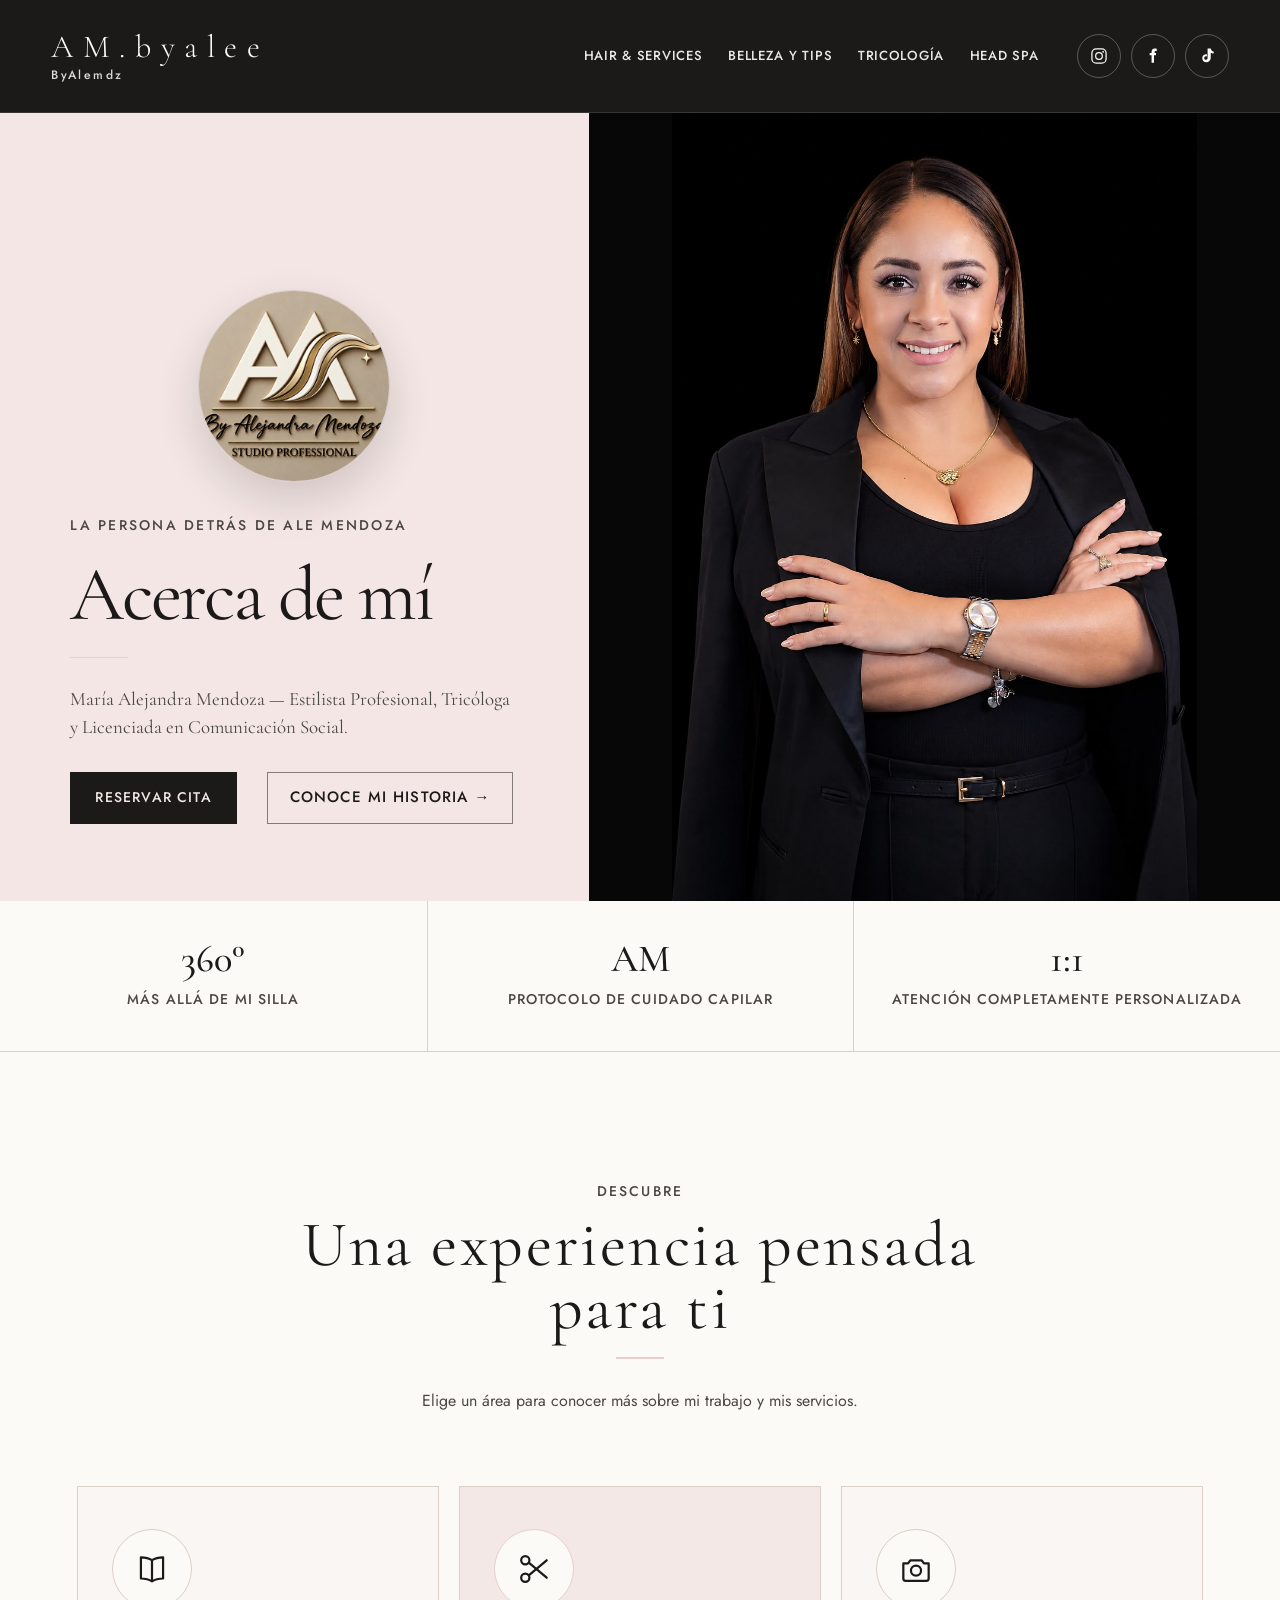
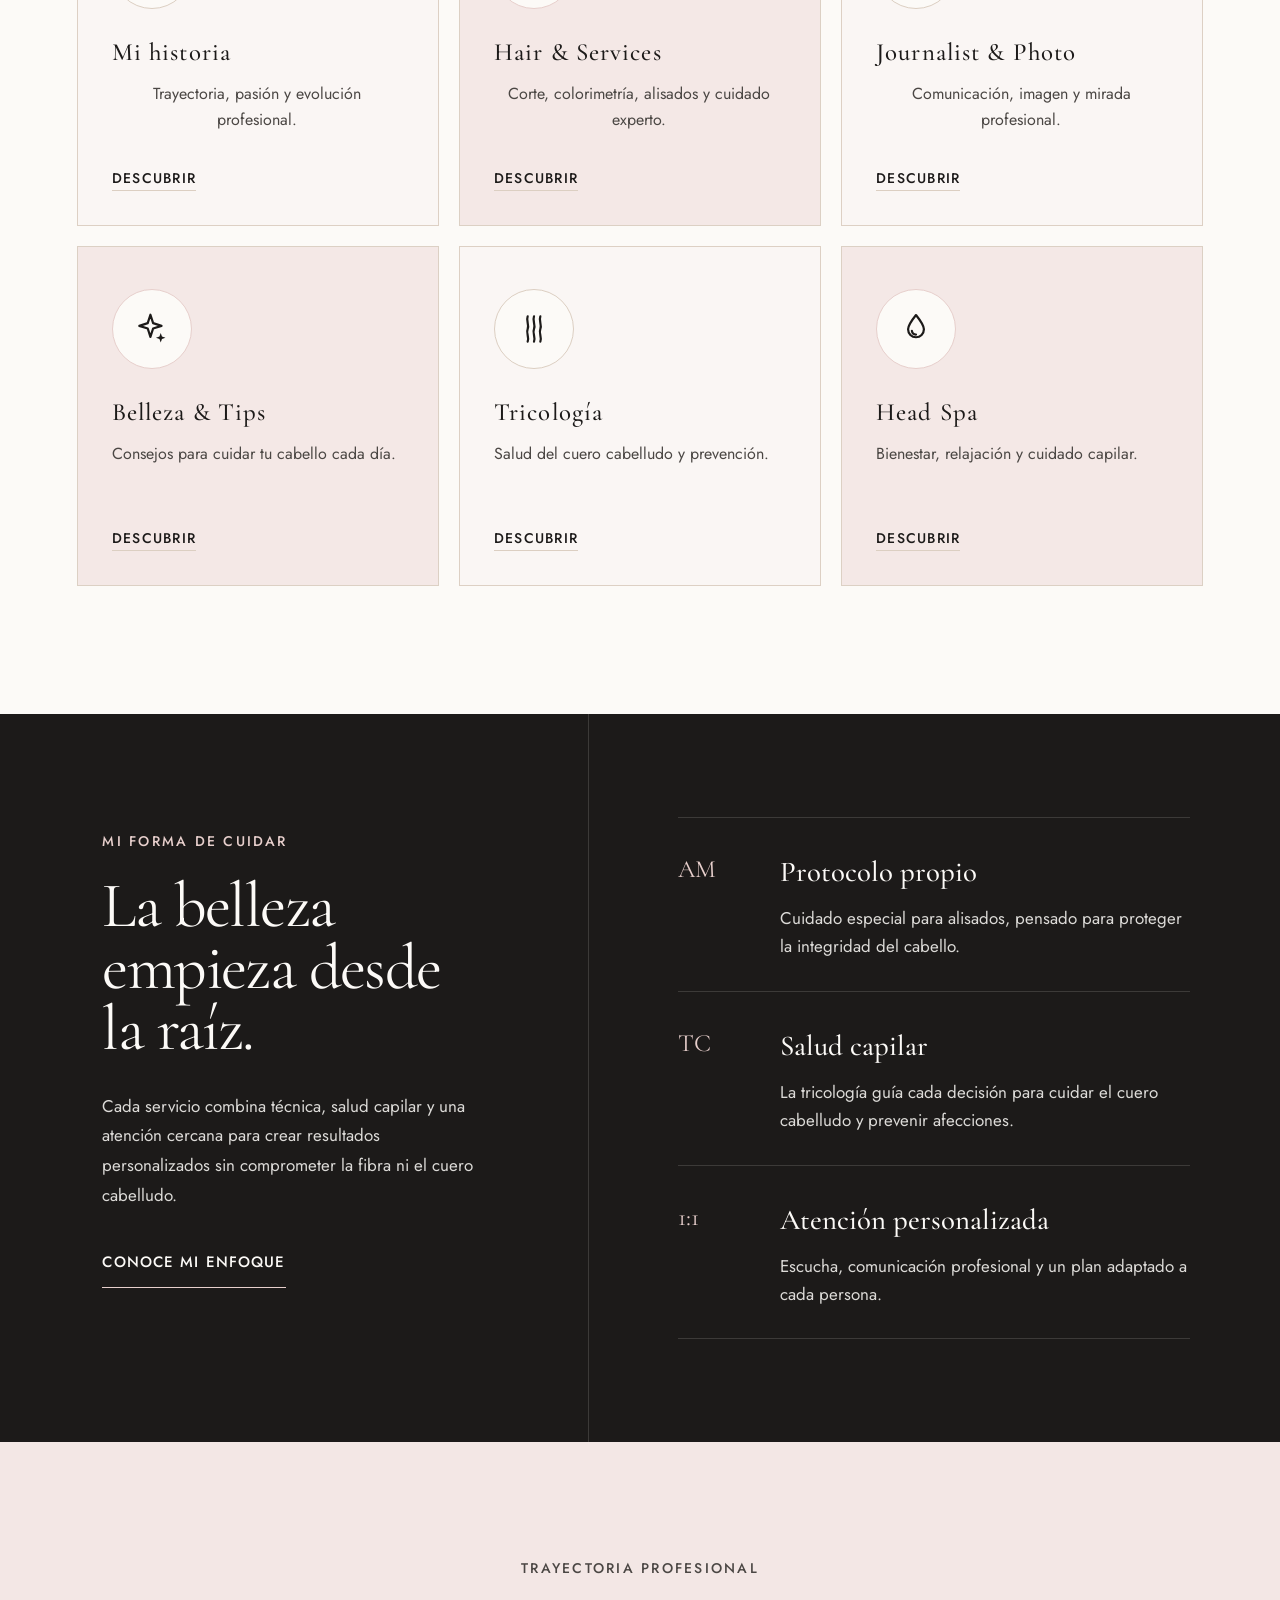
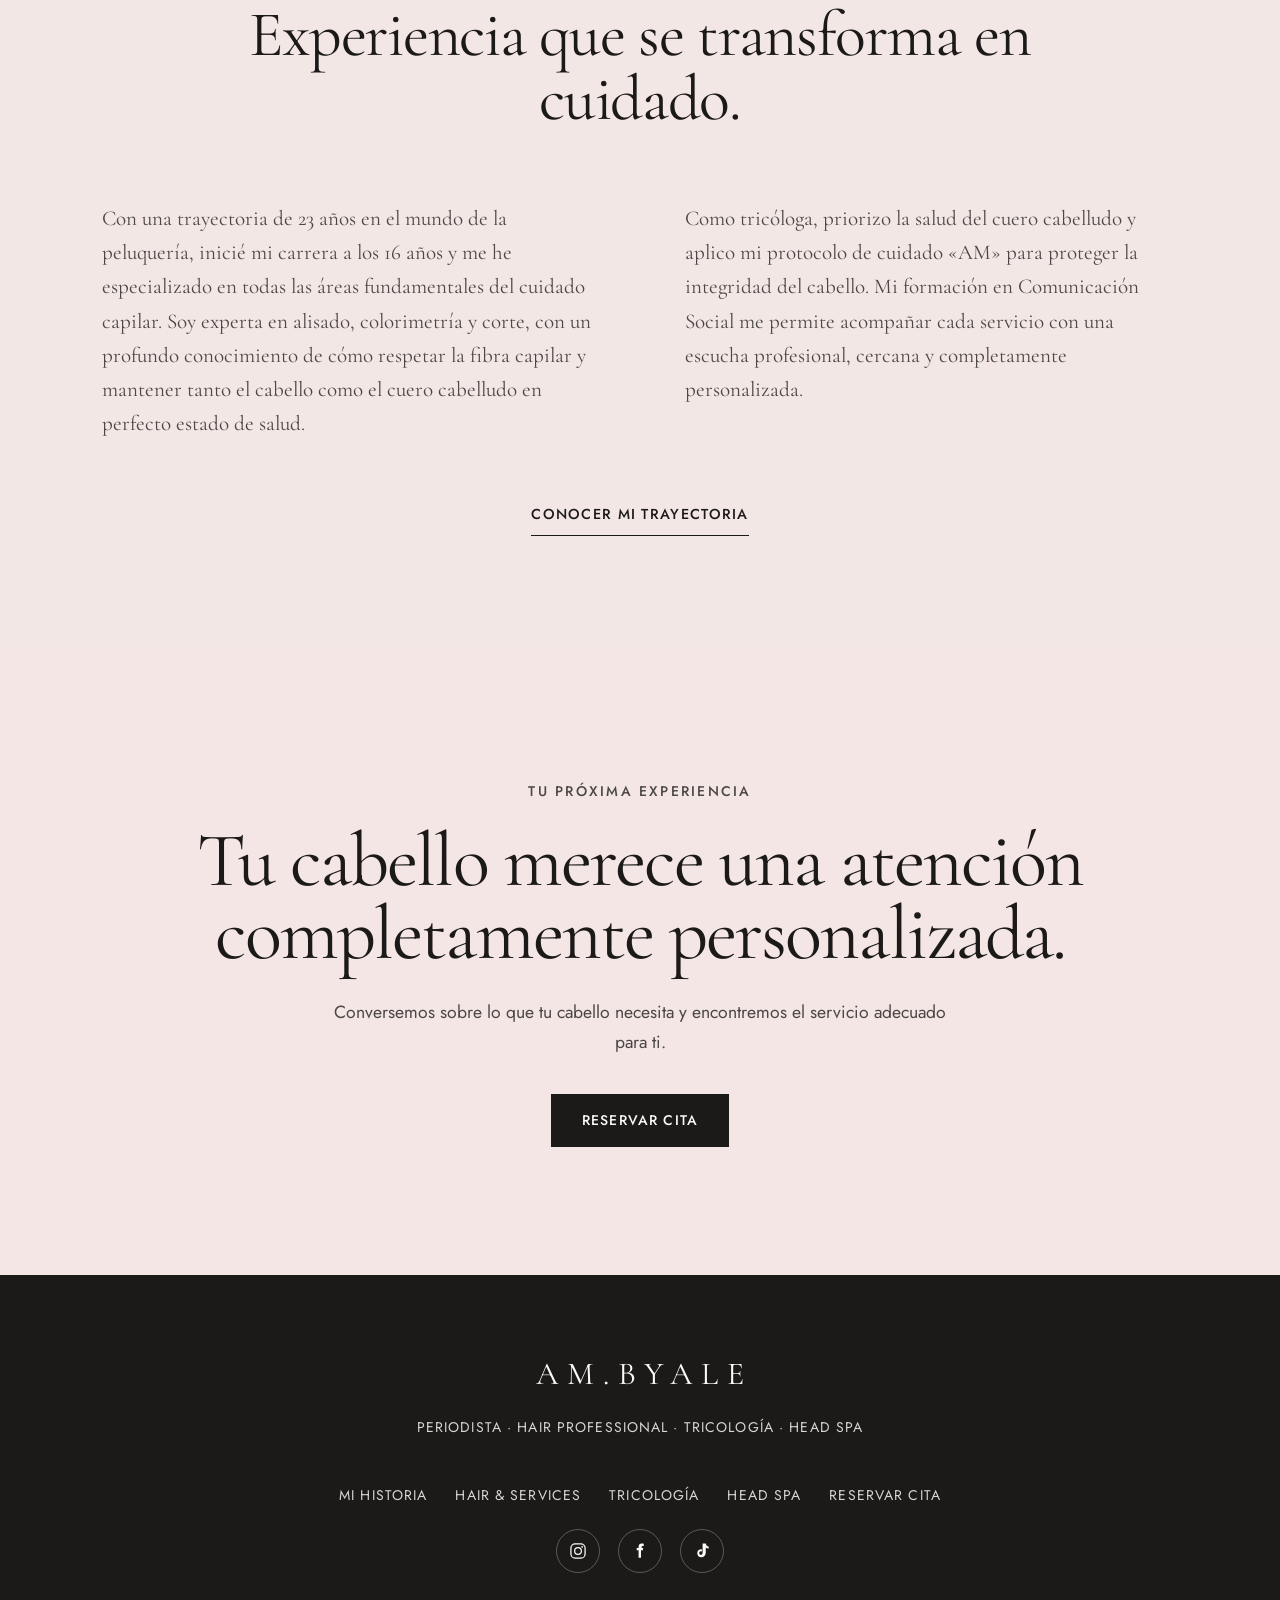
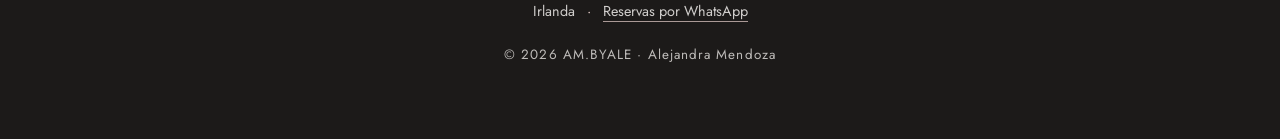
==== commit a3a2d85c: "Add hero logo and refine homepage branding" ====
--- a/index.html
+++ b/index.html
@@ -25,7 +25,7 @@
     rel="stylesheet"
   />
 
-  <link rel="stylesheet" href="styles.css?v=20261124-7" />
+  <link rel="stylesheet" href="styles.css?v=20261124-12" />
 </head>
 <body class="home-page">
   <a class="skip-link" href="#main-content">Saltar al contenido principal</a>
@@ -82,6 +82,9 @@
   <main id="main-content">
     <section class="editorial-hero" aria-labelledby="about-title">
       <div class="editorial-hero__left editorial-hero__left--intro">
+        <div class="editorial-hero__emblem" aria-hidden="true">
+          <img src="images/ale-logo-header.webp?v=20261124-1" alt="" width="500" height="500" decoding="async" />
+        </div>
         <p class="about__eyebrow" data-i18n="home.about_eyebrow">LA PERSONA DETRÁS DE ALE MENDOZA</p>
         <h1 id="about-title" class="editorial-hero__title" data-i18n="home.about_title">Acerca de mí</h1>
         <p class="editorial-hero__lead" data-i18n="home.about_lead">
@@ -99,7 +102,8 @@
 
     <section class="trust-strip" aria-label="Experiencia y especialidades de Alejandra Mendoza">
       <div class="trust-strip__item">
-        <strong class="trust-strip__phrase" data-i18n="home.trust_experience">más allá de mi silla</strong>
+        <strong data-i18n="home.trust_years">360°</strong>
+        <span data-i18n="home.trust_experience">más allá de mi silla</span>
       </div>
       <div class="trust-strip__item">
         <strong>AM</strong>
@@ -342,6 +346,6 @@
   </script>
 
   <script src="script.js?v=20261123-3" defer></script>
-  <script src="i18n.js?v=20261124-7" defer></script>
+  <script src="i18n.js?v=20261124-9" defer></script>
 </body>
 </html>
--- a/styles.css
+++ b/styles.css
@@ -1532,6 +1532,25 @@
   padding: clamp(52px, 5vw, 76px) clamp(38px, 5.5vw, 84px) clamp(64px, 6vw, 90px);
 }
 
+.editorial-hero__emblem {
+  width: clamp(186px, 15vw, 224px);
+  aspect-ratio: 1;
+  margin: 0 auto 14px;
+  overflow: hidden;
+  flex: 0 0 auto;
+  border: 1px solid rgba(28, 26, 25, 0.12);
+  border-radius: 50%;
+  box-shadow: 0 18px 44px rgba(28, 26, 25, 0.16);
+  transform: translateY(-18px);
+}
+
+.editorial-hero__emblem img {
+  width: 100%;
+  height: 100%;
+  display: block;
+  object-fit: cover;
+}
+
 .editorial-hero__left--intro .about__eyebrow {
   margin-bottom: 22px;
   color: var(--color-dark-gray);
@@ -1917,6 +1936,12 @@
   .editorial-hero__left--intro {
     min-height: 540px;
     padding: 56px 24px;
+  }
+
+  .editorial-hero__emblem {
+    width: 168px;
+    margin-bottom: 14px;
+    transform: translateY(-12px);
   }
 
   .editorial-hero__left--intro .editorial-hero__title {
@@ -2408,12 +2433,6 @@
   font-size: clamp(2rem, 3vw, 2.7rem);
   font-weight: 500;
   line-height: 1;
-}
-
-.trust-strip .trust-strip__phrase {
-  max-width: 260px;
-  font-size: clamp(1.65rem, 2.25vw, 2.2rem);
-  line-height: 1.08;
 }
 
 .trust-strip span {
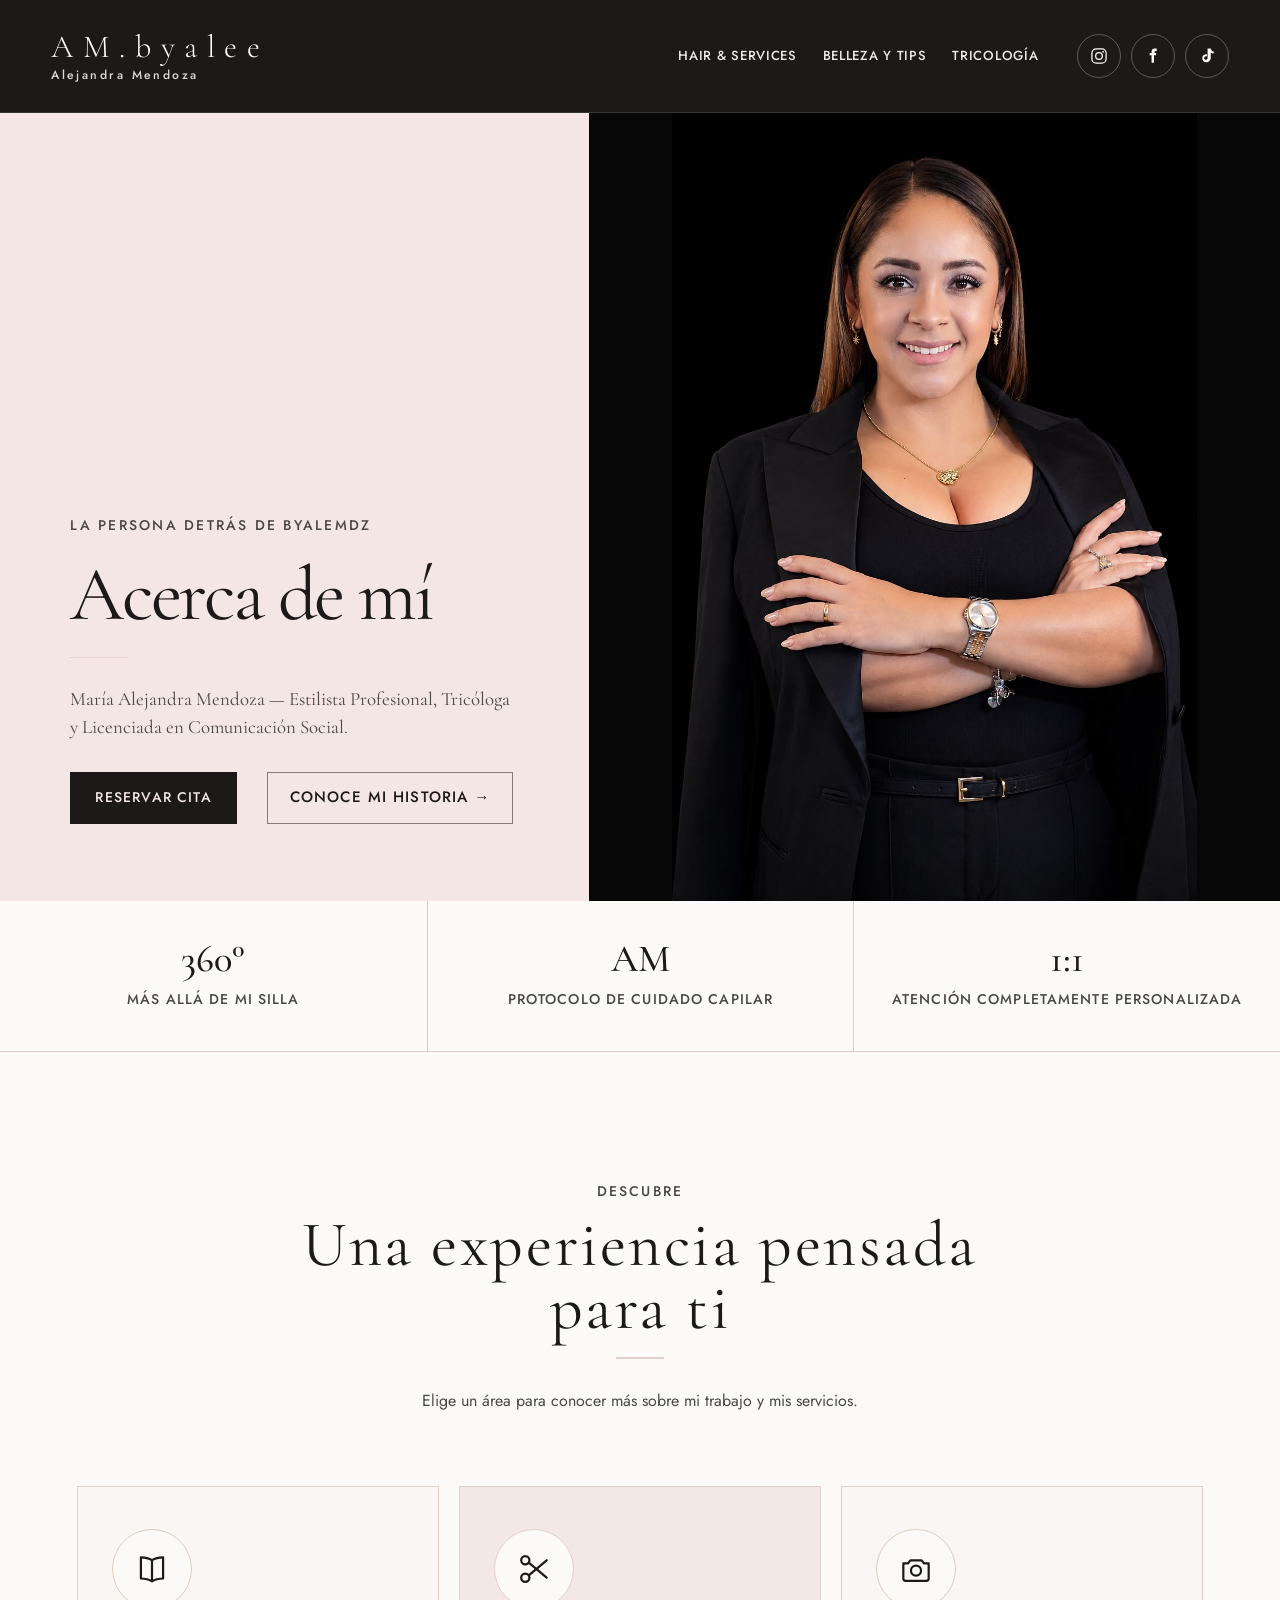
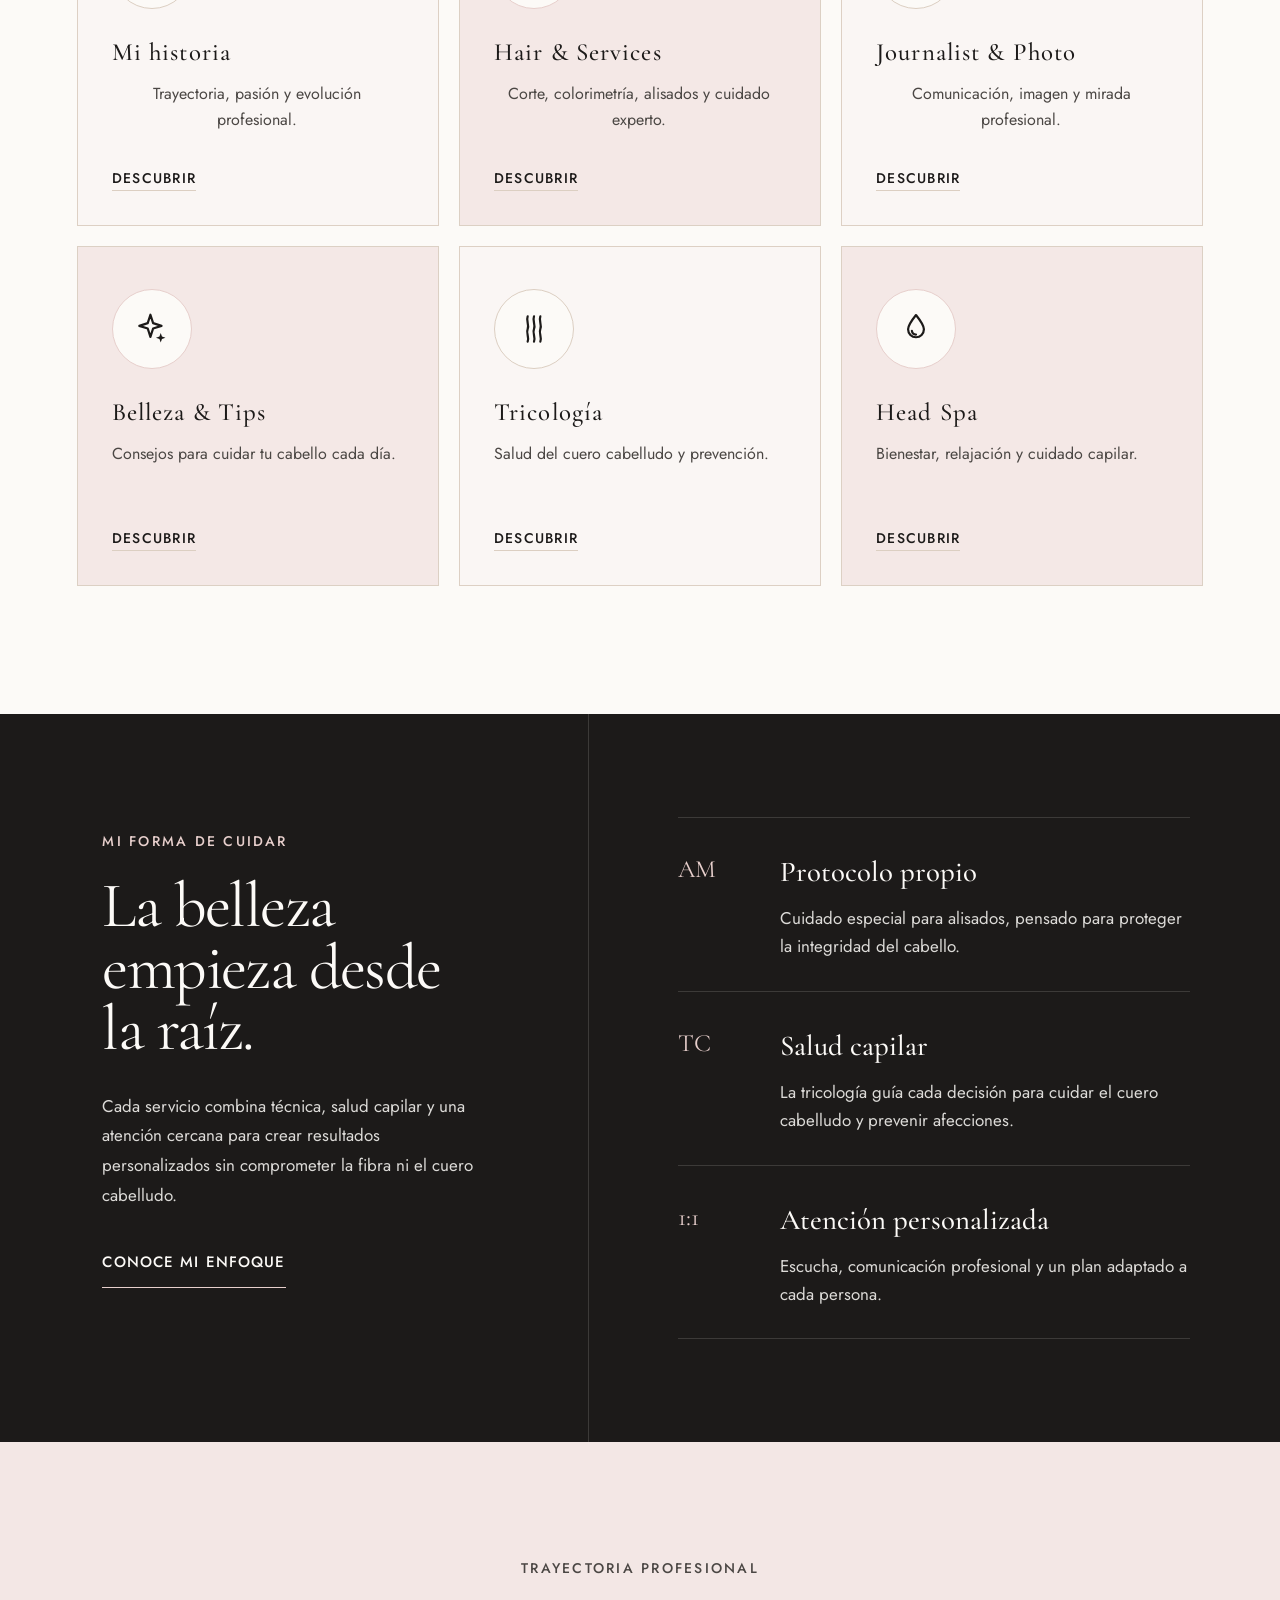
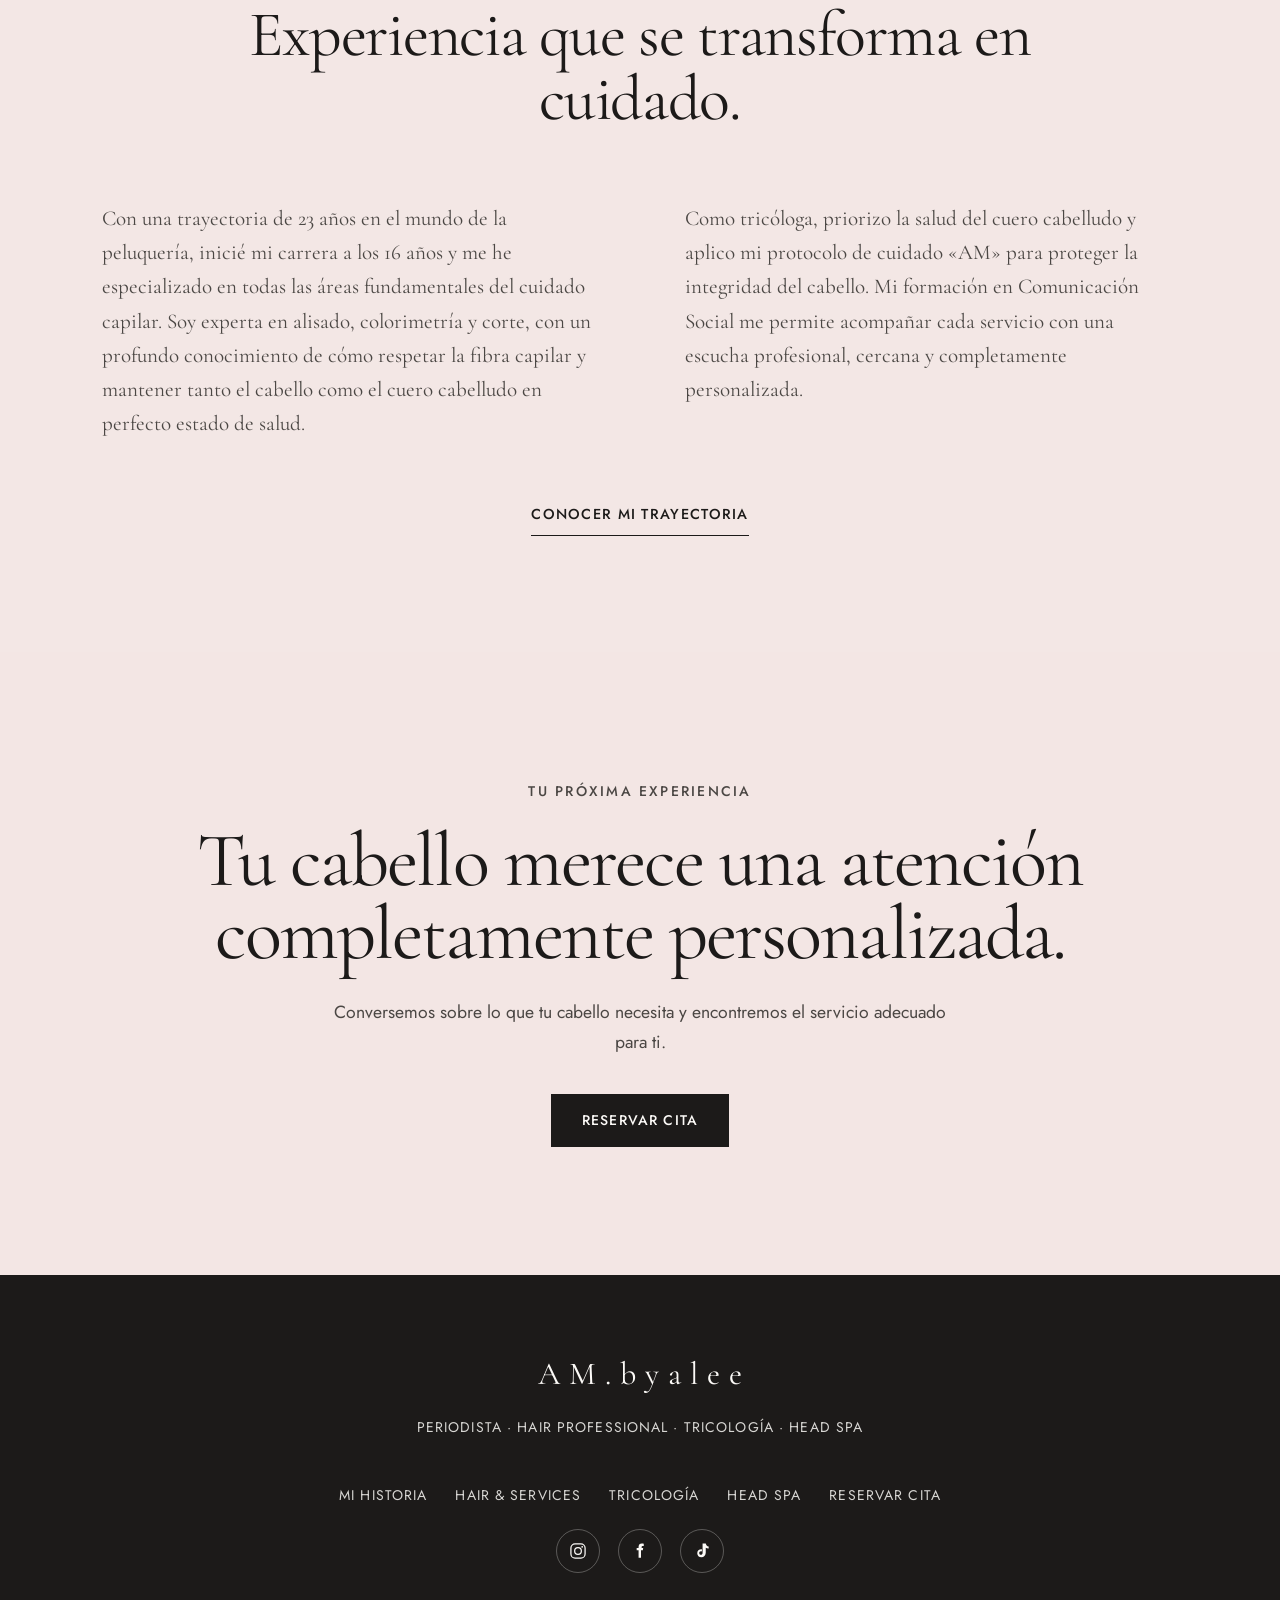
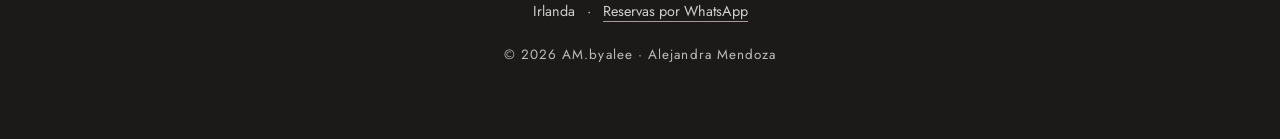
==== commit 4563933d: "Refine navigation and homepage branding" ====
--- a/index.html
+++ b/index.html
@@ -25,7 +25,7 @@
     rel="stylesheet"
   />
 
-  <link rel="stylesheet" href="styles.css?v=20261124-12" />
+  <link rel="stylesheet" href="styles.css?v=20261124-13" />
 </head>
 <body class="home-page">
   <a class="skip-link" href="#main-content">Saltar al contenido principal</a>
@@ -38,7 +38,7 @@
     <div class="site-header__inner site-header__inner--home">
       <a class="brand brand--home" href="index.html" aria-label="AM.byalee — Ir a la página de inicio">
         <span>AM.byalee</span>
-        <small>ByAlemdz</small>
+        <small>Alejandra Mendoza</small>
       </a>
 
       <button class="menu-toggle" type="button" aria-label="Abrir menú" data-i18n-attr="aria-label:chrome.menu" aria-expanded="false" aria-controls="site-nav">
@@ -52,7 +52,6 @@
           <li><a href="servicios-y-precios.html" data-i18n="nav.hair">Hair &amp; Services</a></li>
           <li><a href="tips-de-belleza.html" data-i18n="nav.belleza">Belleza y Tips</a></li>
           <li><a href="tricologia.html" data-i18n="nav.tricologia">Tricología</a></li>
-          <li><a href="head-spa.html" data-i18n="nav.headspa">Head Spa</a></li>
         </ul>
       </nav>
 
@@ -82,10 +81,7 @@
   <main id="main-content">
     <section class="editorial-hero" aria-labelledby="about-title">
       <div class="editorial-hero__left editorial-hero__left--intro">
-        <div class="editorial-hero__emblem" aria-hidden="true">
-          <img src="images/ale-logo-header.webp?v=20261124-1" alt="" width="500" height="500" decoding="async" />
-        </div>
-        <p class="about__eyebrow" data-i18n="home.about_eyebrow">LA PERSONA DETRÁS DE ALE MENDOZA</p>
+        <p class="about__eyebrow" data-i18n="home.about_eyebrow">LA PERSONA DETRÁS DE ByAlemdz</p>
         <h1 id="about-title" class="editorial-hero__title" data-i18n="home.about_title">Acerca de mí</h1>
         <p class="editorial-hero__lead" data-i18n="home.about_lead">
           María Alejandra Mendoza — Estilista Profesional, Tricóloga y Licenciada en Comunicación Social.
@@ -290,7 +286,7 @@
 
   <footer class="site-footer">
     <div class="site-footer__inner">
-      <p class="site-footer__brand">AM.BYALE</p>
+      <p class="site-footer__brand">AM.byalee</p>
       <p class="site-footer__tagline" data-i18n="footer.tagline">Periodista · Hair Professional · Tricología · Head Spa</p>
       <nav class="site-footer__nav" aria-label="Navegación del pie de página">
         <a href="mi-historia.html" data-i18n="nav.mihistoria">Mi historia</a>
@@ -318,7 +314,7 @@
           </svg>
         </a>
       </div>
-      <p class="site-footer__copy">© 2026 AM.BYALE · Alejandra Mendoza</p>
+      <p class="site-footer__copy">© 2026 AM.byalee · Alejandra Mendoza</p>
     </div>
   </footer>
 
@@ -346,6 +342,6 @@
   </script>
 
   <script src="script.js?v=20261123-3" defer></script>
-  <script src="i18n.js?v=20261124-9" defer></script>
+  <script src="i18n.js?v=20261124-10" defer></script>
 </body>
 </html>
--- a/styles.css
+++ b/styles.css
@@ -546,7 +546,7 @@
   font-weight: 300;
   font-size: 1.6rem;
   letter-spacing: 0.28em;
-  text-transform: uppercase;
+  text-transform: none;
   padding-left: 0.28em;
 }
 
@@ -1532,25 +1532,6 @@
   padding: clamp(52px, 5vw, 76px) clamp(38px, 5.5vw, 84px) clamp(64px, 6vw, 90px);
 }
 
-.editorial-hero__emblem {
-  width: clamp(186px, 15vw, 224px);
-  aspect-ratio: 1;
-  margin: 0 auto 14px;
-  overflow: hidden;
-  flex: 0 0 auto;
-  border: 1px solid rgba(28, 26, 25, 0.12);
-  border-radius: 50%;
-  box-shadow: 0 18px 44px rgba(28, 26, 25, 0.16);
-  transform: translateY(-18px);
-}
-
-.editorial-hero__emblem img {
-  width: 100%;
-  height: 100%;
-  display: block;
-  object-fit: cover;
-}
-
 .editorial-hero__left--intro .about__eyebrow {
   margin-bottom: 22px;
   color: var(--color-dark-gray);
@@ -1936,12 +1917,6 @@
   .editorial-hero__left--intro {
     min-height: 540px;
     padding: 56px 24px;
-  }
-
-  .editorial-hero__emblem {
-    width: 168px;
-    margin-bottom: 14px;
-    transform: translateY(-12px);
   }
 
   .editorial-hero__left--intro .editorial-hero__title {
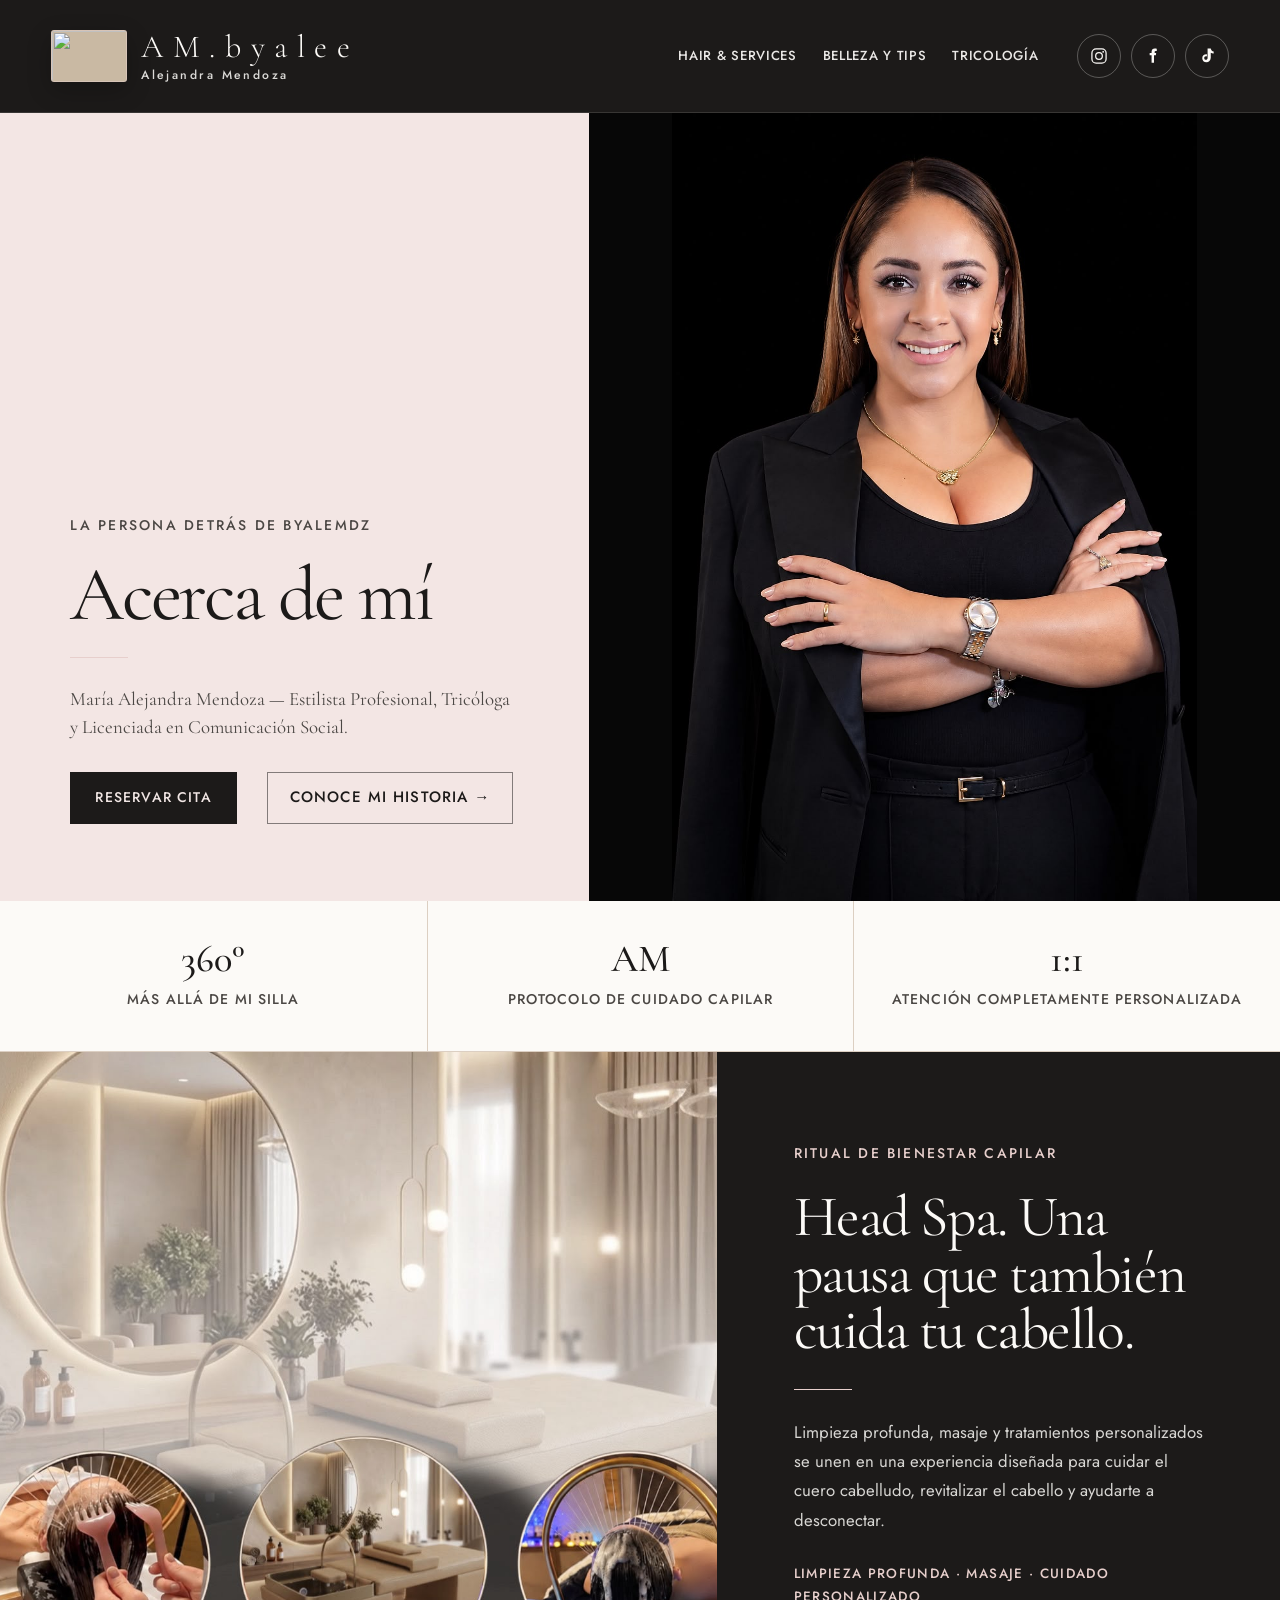
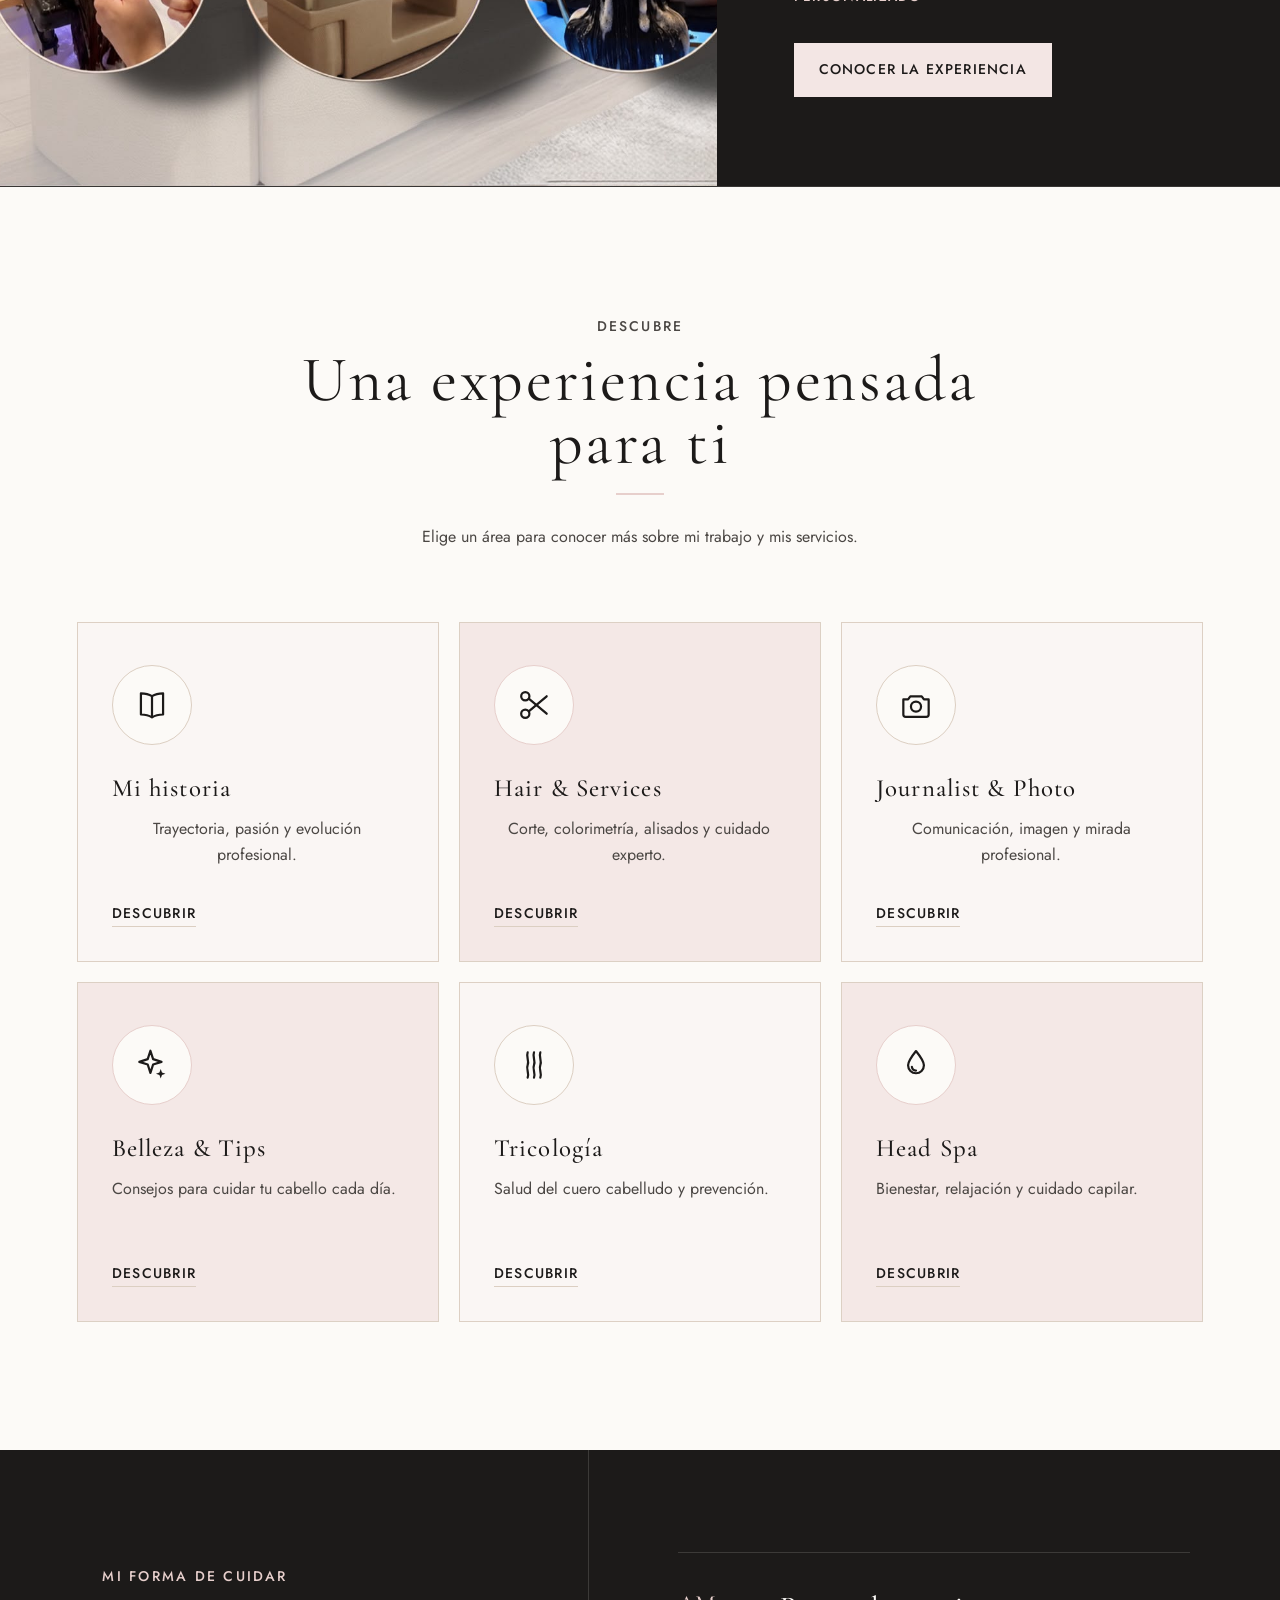
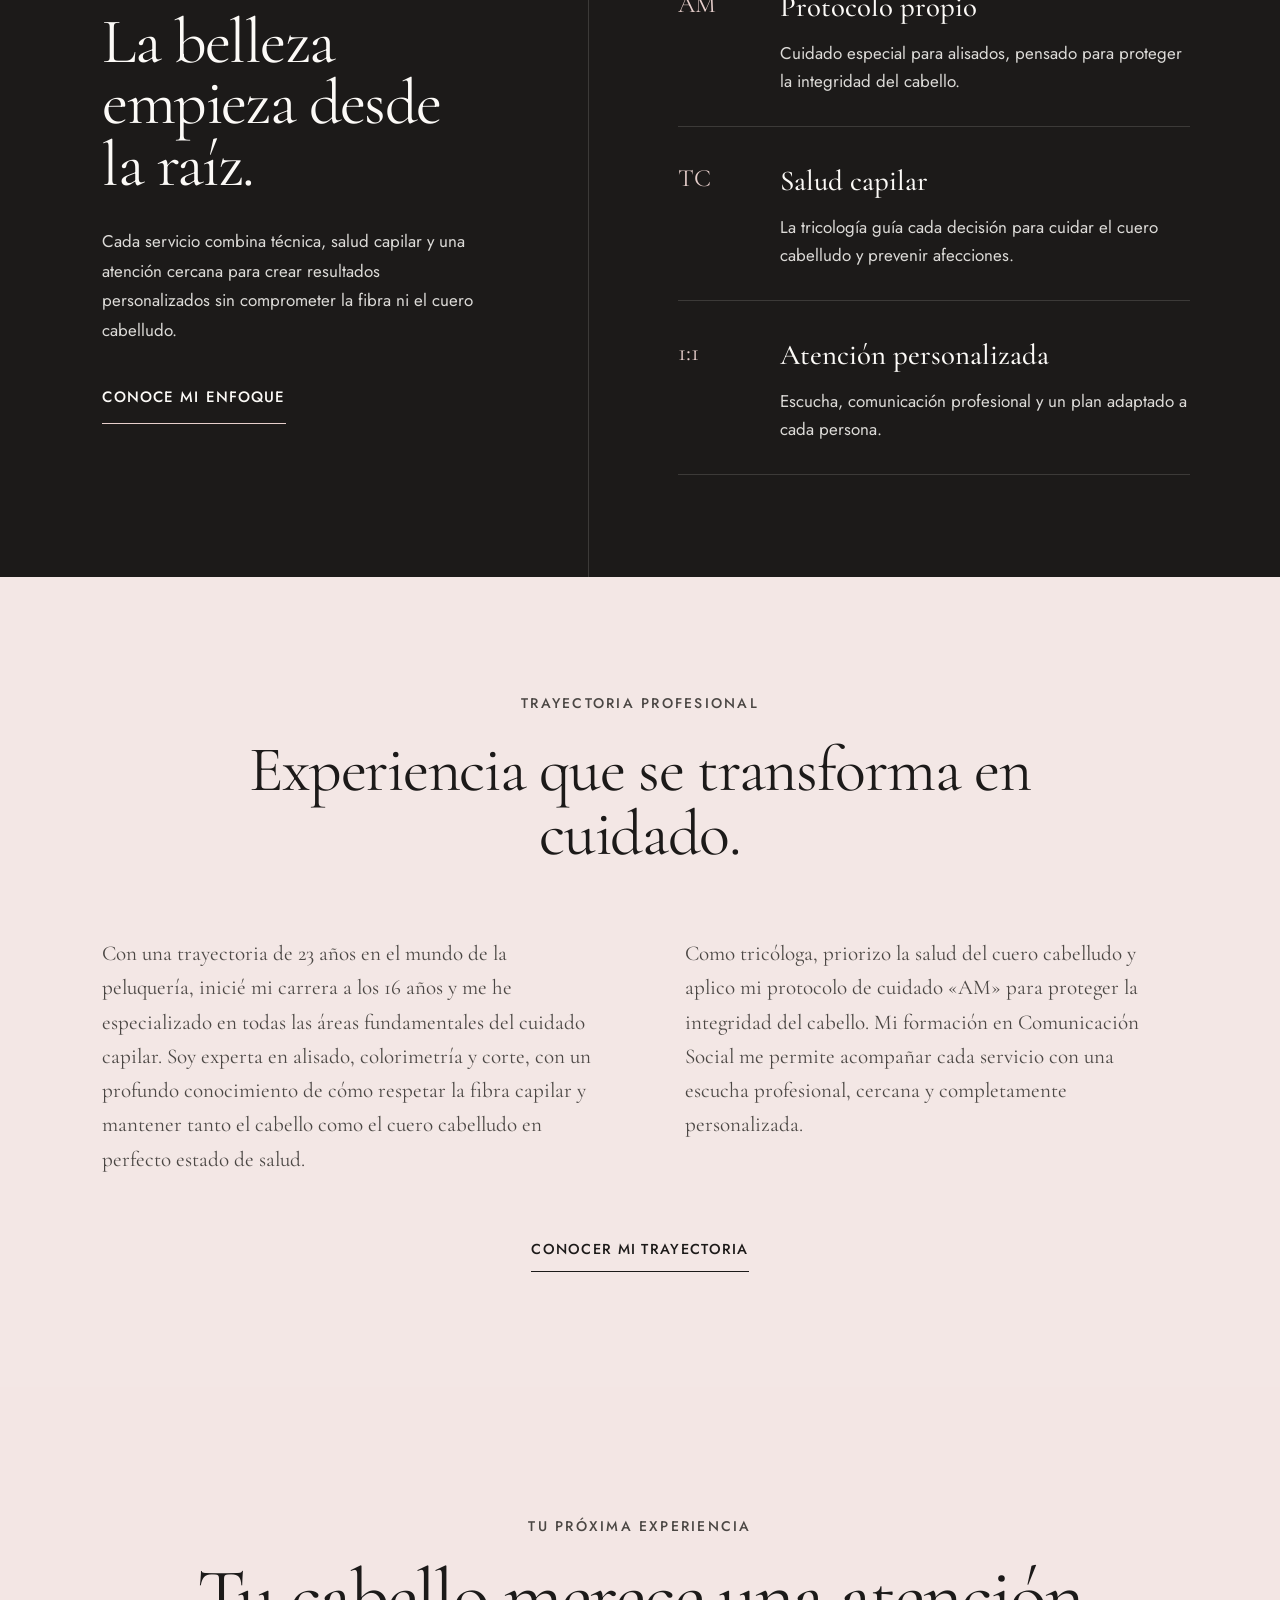
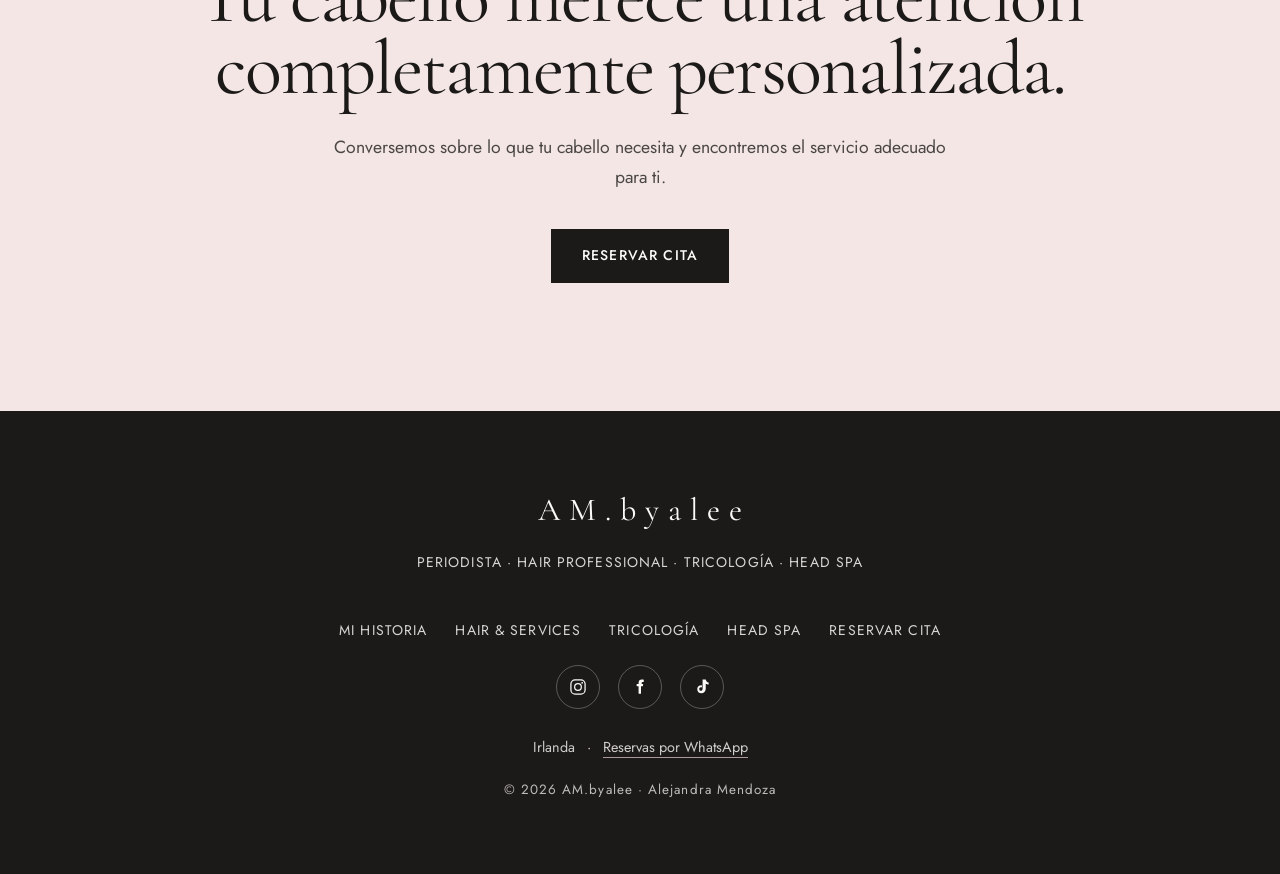
==== commit 3a44a49c: "Feature Head Spa and add header logo" ====
--- a/index.html
+++ b/index.html
@@ -25,7 +25,7 @@
     rel="stylesheet"
   />
 
-  <link rel="stylesheet" href="styles.css?v=20261124-13" />
+  <link rel="stylesheet" href="styles.css?v=20261124-15" />
 </head>
 <body class="home-page">
   <a class="skip-link" href="#main-content">Saltar al contenido principal</a>
@@ -37,8 +37,11 @@
   <header class="site-header site-header--home">
     <div class="site-header__inner site-header__inner--home">
       <a class="brand brand--home" href="index.html" aria-label="AM.byalee — Ir a la página de inicio">
-        <span>AM.byalee</span>
-        <small>Alejandra Mendoza</small>
+        <img class="brand--home__logo" src="images/am-logo-menu.png?v=20261124-1" alt="" width="1134" height="686" decoding="async" />
+        <span class="brand--home__text">
+          <span>AM.byalee</span>
+          <small>Alejandra Mendoza</small>
+        </span>
       </a>
 
       <button class="menu-toggle" type="button" aria-label="Abrir menú" data-i18n-attr="aria-label:chrome.menu" aria-expanded="false" aria-controls="site-nav">
@@ -108,6 +111,19 @@
       <div class="trust-strip__item">
         <strong>1:1</strong>
         <span data-i18n="home.trust_personal">atención completamente personalizada</span>
+      </div>
+    </section>
+
+    <section class="head-spa-promo" aria-labelledby="head-spa-promo-title">
+      <figure class="head-spa-promo__media">
+        <img src="images/head-spa.jpeg" alt="Espacio y ritual profesional de Head Spa" width="1290" height="1142" loading="lazy" decoding="async" />
+      </figure>
+      <div class="head-spa-promo__content">
+        <p class="head-spa-promo__eyebrow" data-i18n="home.headspa_eyebrow">Ritual de bienestar capilar</p>
+        <h2 id="head-spa-promo-title" data-i18n="home.headspa_title">Head Spa. Una pausa que también cuida tu cabello.</h2>
+        <p class="head-spa-promo__text" data-i18n="home.headspa_text">Limpieza profunda, masaje y tratamientos personalizados se unen en una experiencia diseñada para cuidar el cuero cabelludo, revitalizar el cabello y ayudarte a desconectar.</p>
+        <p class="head-spa-promo__details" data-i18n="home.headspa_details">Limpieza profunda · Masaje · Cuidado personalizado</p>
+        <a class="head-spa-promo__cta" href="head-spa.html" data-i18n="home.headspa_cta">Conocer la experiencia</a>
       </div>
     </section>
 
@@ -342,6 +358,6 @@
   </script>
 
   <script src="script.js?v=20261123-3" defer></script>
-  <script src="i18n.js?v=20261124-10" defer></script>
+  <script src="i18n.js?v=20261124-11" defer></script>
 </body>
 </html>
--- a/styles.css
+++ b/styles.css
@@ -1284,7 +1284,7 @@
   min-height: 112px;
   padding: 0 clamp(24px, 4vw, 64px);
   display: grid;
-  grid-template-columns: minmax(180px, 240px) minmax(0, 1fr) auto;
+  grid-template-columns: minmax(290px, 340px) minmax(0, 1fr) auto;
   align-items: center;
   gap: clamp(18px, 3vw, 48px);
 }
@@ -1293,19 +1293,40 @@
   padding: 0;
   color: var(--color-warm-white);
   display: inline-flex;
+  flex-direction: row;
+  align-items: center;
+  gap: 14px;
+  letter-spacing: 0.2em;
+  line-height: 1;
+}
+
+.home-page .brand--home__logo {
+  width: 76px;
+  height: 52px;
+  flex: 0 0 auto;
+  object-fit: cover;
+  object-position: center;
+  border: 1px solid rgba(231, 207, 204, 0.48);
+  border-radius: 3px;
+  background: #c9b9a3;
+  box-shadow: 0 8px 24px rgba(0, 0, 0, 0.24);
+}
+
+.home-page .brand--home__text {
+  min-width: 0;
+  display: flex;
   flex-direction: column;
   align-items: flex-start;
   gap: 6px;
-  letter-spacing: 0.2em;
   line-height: 1;
 }
 
-.home-page .brand--home span {
+.home-page .brand--home__text > span {
   font-size: clamp(1.7rem, 2.5vw, 2.45rem);
   text-transform: none;
 }
 
-.home-page .brand--home small {
+.home-page .brand--home__text > small {
   font-family: var(--font-body);
   font-size: 0.63rem;
   font-weight: 400;
@@ -1770,7 +1791,7 @@
 
 @media (max-width: 1220px) {
   .site-header__inner--home {
-    grid-template-columns: 180px minmax(0, 1fr) auto;
+    grid-template-columns: 275px minmax(0, 1fr) auto;
   }
 
   .site-nav__list--home {
@@ -1889,11 +1910,11 @@
     padding: 0 18px;
   }
 
-  .home-page .brand--home span {
+  .home-page .brand--home__text > span {
     font-size: 1.45rem;
   }
 
-  .home-page .brand--home small {
+  .home-page .brand--home__text > small {
     font-size: 0.52rem;
   }
 
@@ -2305,7 +2326,7 @@
 }
 
 /* Encabezado más legible sin perder el carácter editorial. */
-.home-page .brand--home small {
+.home-page .brand--home__text > small {
   font-size: 0.76rem;
   font-weight: 500;
   letter-spacing: 0.2em;
@@ -2417,6 +2438,109 @@
   font-weight: 500;
   letter-spacing: 0.08em;
   text-transform: uppercase;
+}
+
+/* Head Spa: pieza editorial destacada antes del catálogo de servicios. */
+.head-spa-promo {
+  min-height: 640px;
+  display: grid;
+  grid-template-columns: minmax(0, 1.12fr) minmax(400px, 0.88fr);
+  background: var(--color-black);
+  color: var(--color-warm-white);
+  border-bottom: 1px solid rgba(252, 250, 247, 0.12);
+}
+
+.head-spa-promo__media {
+  min-width: 0;
+  min-height: 0;
+  margin: 0;
+  overflow: hidden;
+  background: var(--color-light-beige);
+}
+
+.head-spa-promo__media img {
+  width: 100%;
+  height: 100%;
+  object-fit: cover;
+  object-position: center;
+}
+
+.head-spa-promo__content {
+  padding: clamp(64px, 7vw, 112px) clamp(44px, 6vw, 96px);
+  display: flex;
+  flex-direction: column;
+  justify-content: center;
+  align-items: flex-start;
+}
+
+.head-spa-promo__eyebrow {
+  margin: 0 0 24px;
+  color: var(--color-muted-pink);
+  font-size: 0.875rem;
+  font-weight: 500;
+  letter-spacing: 0.16em;
+  text-transform: uppercase;
+}
+
+.head-spa-promo h2 {
+  max-width: 620px;
+  margin: 0;
+  font-family: var(--font-display);
+  font-size: clamp(3rem, 4.5vw, 5rem);
+  font-weight: 400;
+  letter-spacing: -0.025em;
+  line-height: 0.98;
+}
+
+.head-spa-promo h2::after {
+  content: "";
+  display: block;
+  width: 58px;
+  height: 1px;
+  margin-top: 30px;
+  background: var(--color-muted-pink);
+}
+
+.head-spa-promo__text {
+  max-width: 590px;
+  margin: 28px 0 0;
+  color: rgba(252, 250, 247, 0.84);
+  font-size: 1.05rem;
+  font-weight: 400;
+  line-height: 1.75;
+}
+
+.head-spa-promo__details {
+  margin: 28px 0 0;
+  color: var(--color-muted-pink);
+  font-size: 0.84rem;
+  font-weight: 500;
+  letter-spacing: 0.1em;
+  line-height: 1.7;
+  text-transform: uppercase;
+}
+
+.head-spa-promo__cta {
+  min-height: 52px;
+  margin-top: 34px;
+  padding: 14px 24px;
+  display: inline-flex;
+  align-items: center;
+  justify-content: center;
+  background: var(--color-soft-pink);
+  color: var(--color-black);
+  border: 1px solid var(--color-soft-pink);
+  font-size: 0.875rem;
+  font-weight: 500;
+  letter-spacing: 0.085em;
+  text-transform: uppercase;
+  transition: background 0.25s ease, color 0.25s ease;
+}
+
+.head-spa-promo__cta:hover,
+.head-spa-promo__cta:focus-visible {
+  background: var(--color-warm-white);
+  border-color: var(--color-warm-white);
 }
 
 /* Tarjetas: mejor jerarquía, descripción más cómoda e iconos consistentes. */
@@ -2644,7 +2768,7 @@
 
 @media (max-width: 1100px) {
   .site-header__inner--home {
-    grid-template-columns: 172px minmax(0, 1fr) auto;
+    grid-template-columns: 260px minmax(0, 1fr) auto;
     gap: 18px;
   }
 
@@ -2654,6 +2778,10 @@
 }
 
 @media (max-width: 960px) {
+  .site-header__inner--home {
+    grid-template-columns: minmax(0, 1fr) auto;
+  }
+
   .site-nav__list--home a {
     font-size: 0.9rem;
   }
@@ -2664,6 +2792,18 @@
 
   .editorial-hero__brandmark {
     width: clamp(230px, 32vw, 280px);
+  }
+
+  .head-spa-promo {
+    grid-template-columns: 1fr;
+  }
+
+  .head-spa-promo__media {
+    aspect-ratio: 1290 / 900;
+  }
+
+  .head-spa-promo__content {
+    padding: 72px clamp(32px, 8vw, 72px) 80px;
   }
 }
 
@@ -2672,9 +2812,23 @@
     padding-bottom: 72px;
   }
 
-  .home-page .brand--home small {
+  .home-page .brand--home__text > small {
     font-size: 0.68rem;
     letter-spacing: 0.16em;
+  }
+
+  .home-page .brand--home {
+    gap: 10px;
+  }
+
+  .home-page .brand--home__logo {
+    width: 58px;
+    height: 40px;
+    border-radius: 2px;
+  }
+
+  .home-page .brand--home__text > span {
+    font-size: 1.32rem;
   }
 
   .editorial-hero__content {
@@ -2718,6 +2872,35 @@
   .trust-strip__item + .trust-strip__item {
     border-left: 0;
     border-top: 1px solid var(--color-line);
+  }
+
+  .head-spa-promo {
+    min-height: 0;
+  }
+
+  .head-spa-promo__media {
+    aspect-ratio: 1 / 1;
+  }
+
+  .head-spa-promo__content {
+    padding: 60px 24px 68px;
+  }
+
+  .head-spa-promo h2 {
+    font-size: clamp(2.75rem, 13vw, 4rem);
+  }
+
+  .head-spa-promo__text {
+    font-size: 1rem;
+    line-height: 1.68;
+  }
+
+  .head-spa-promo__details {
+    font-size: 0.78rem;
+  }
+
+  .head-spa-promo__cta {
+    width: 100%;
   }
 
   .home-page .circles {
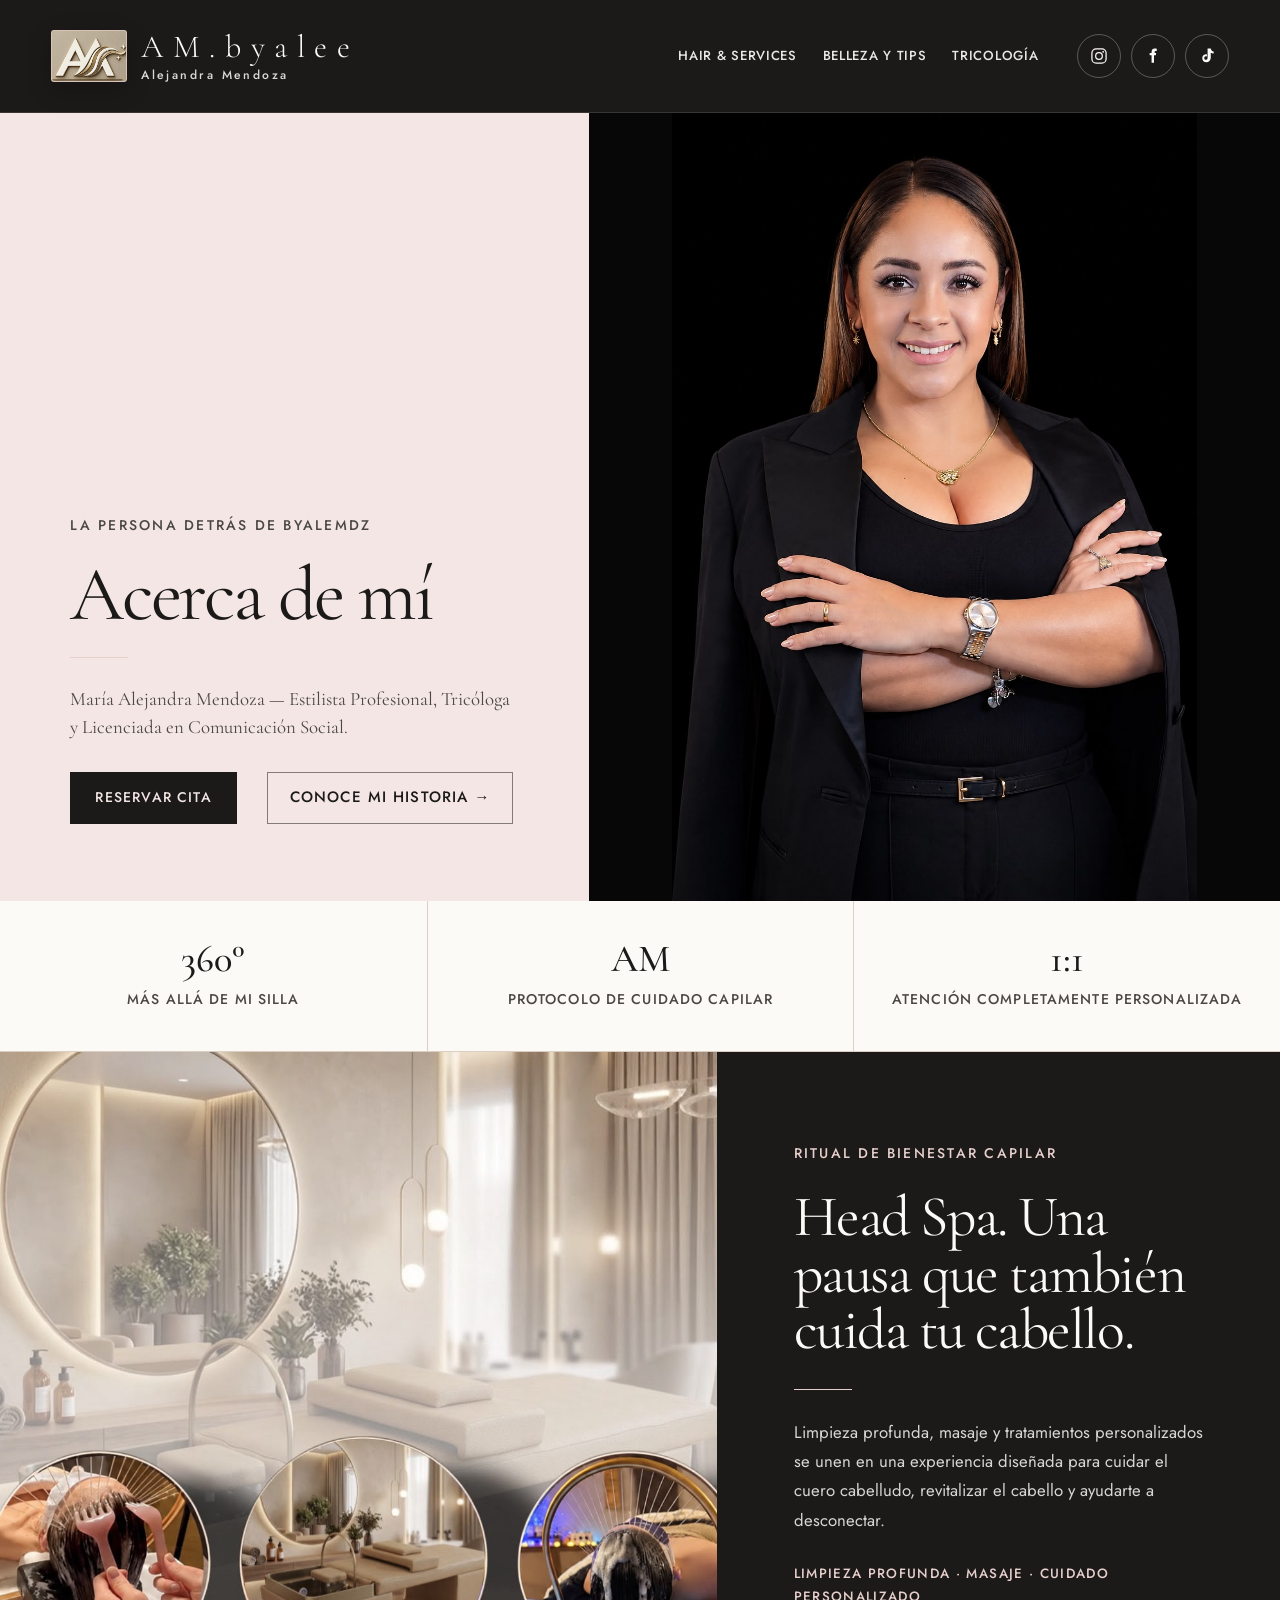
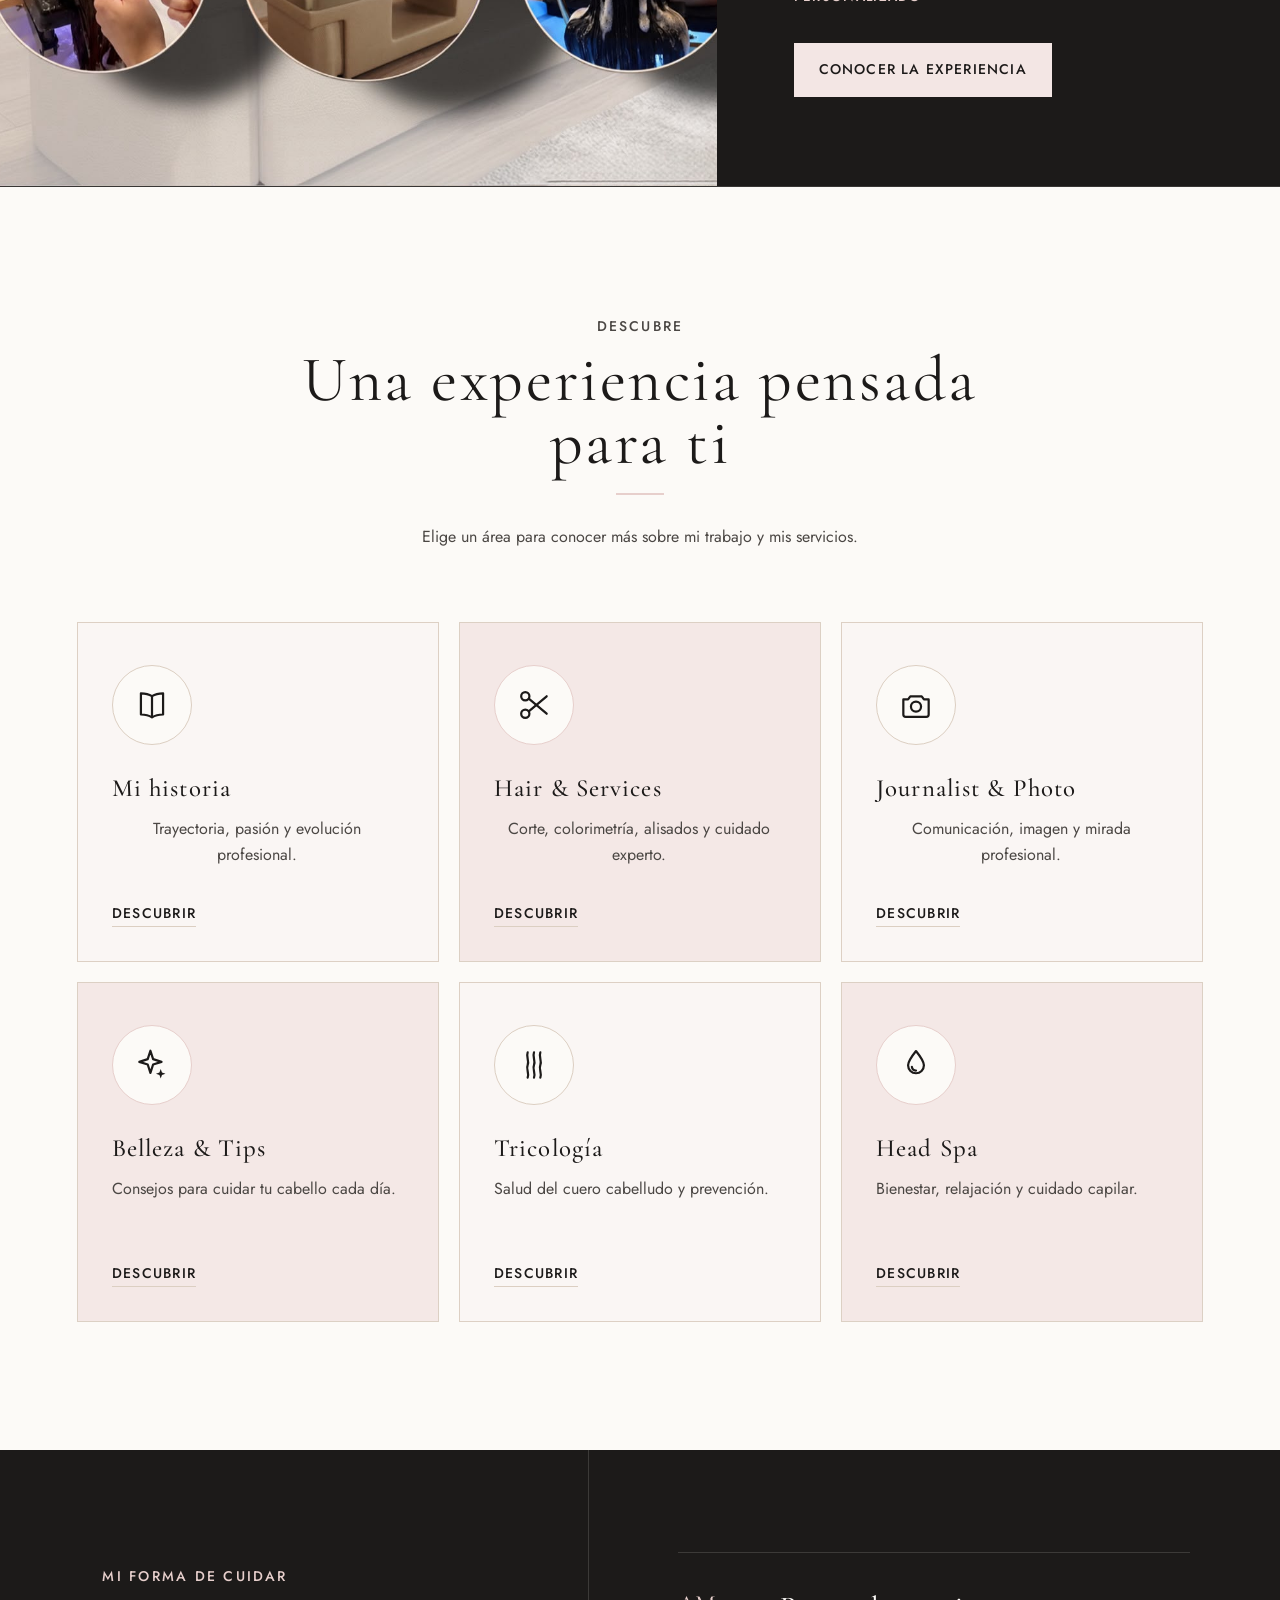
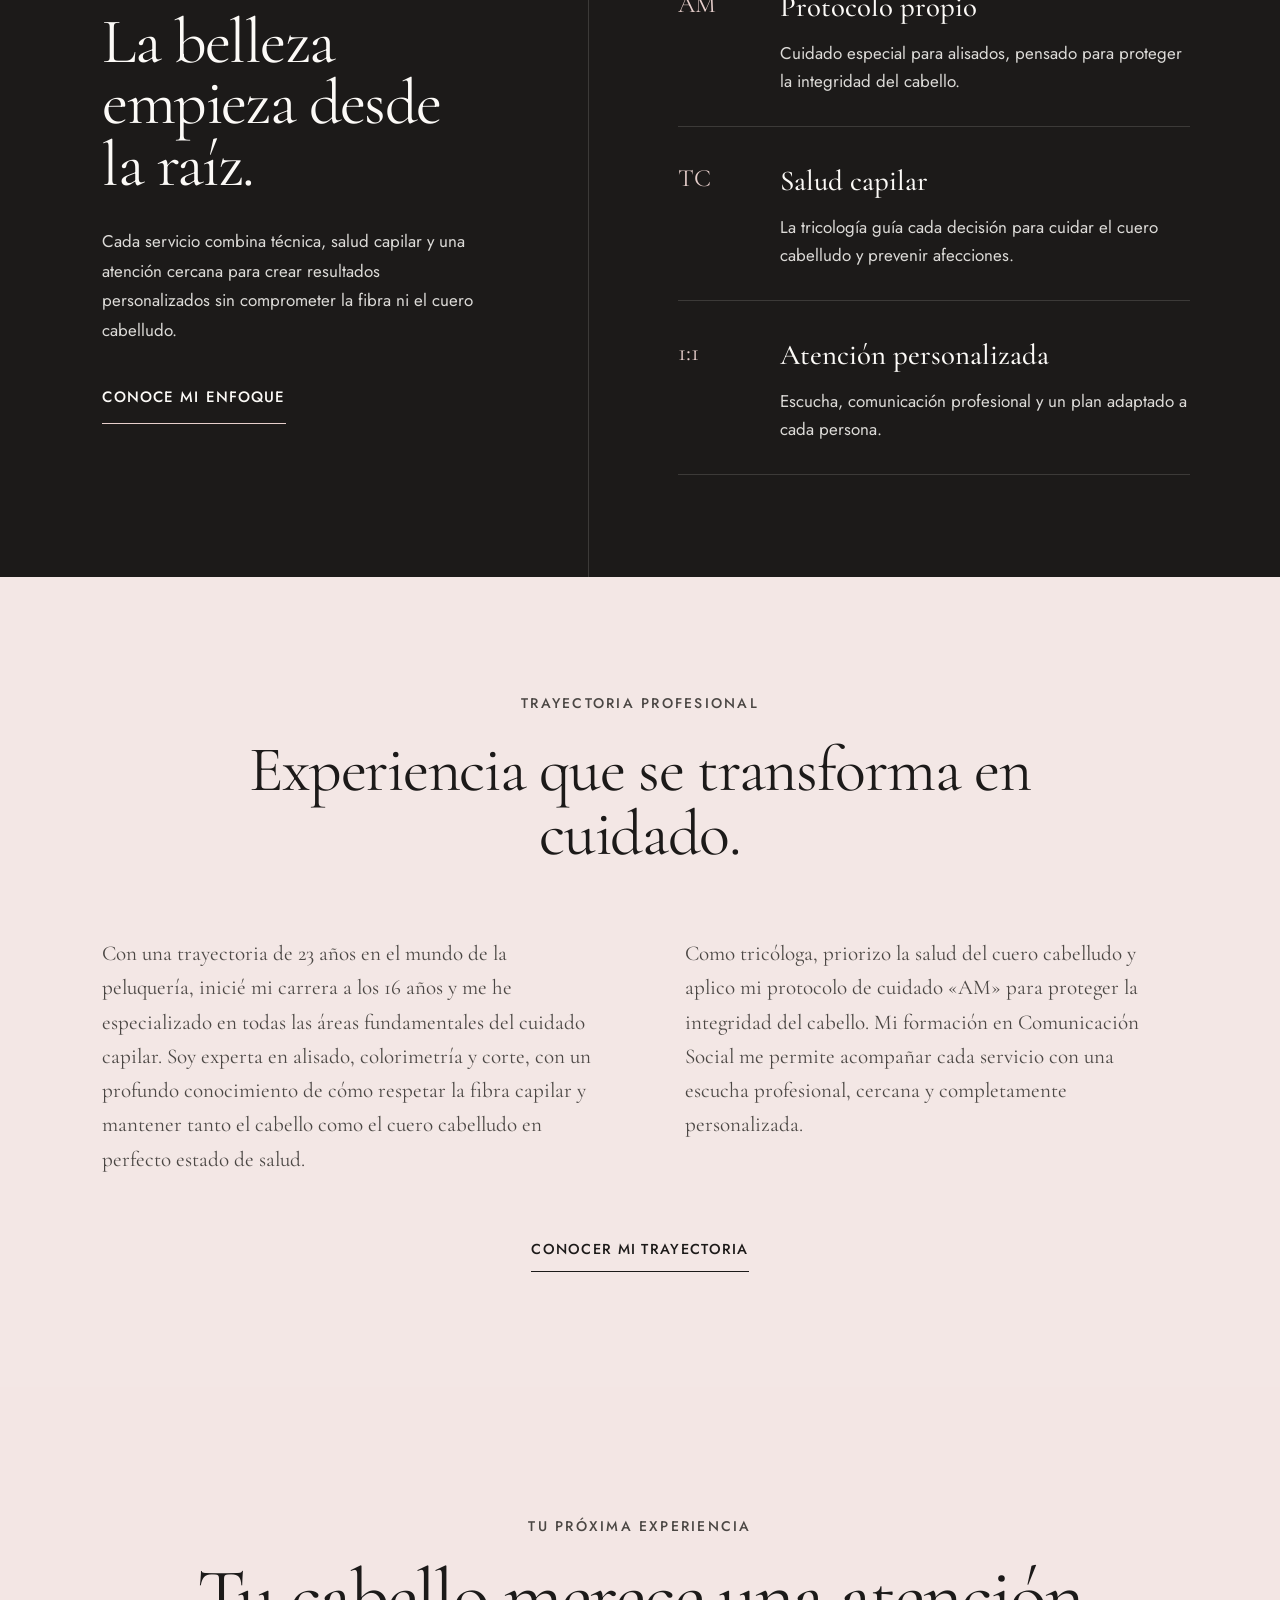
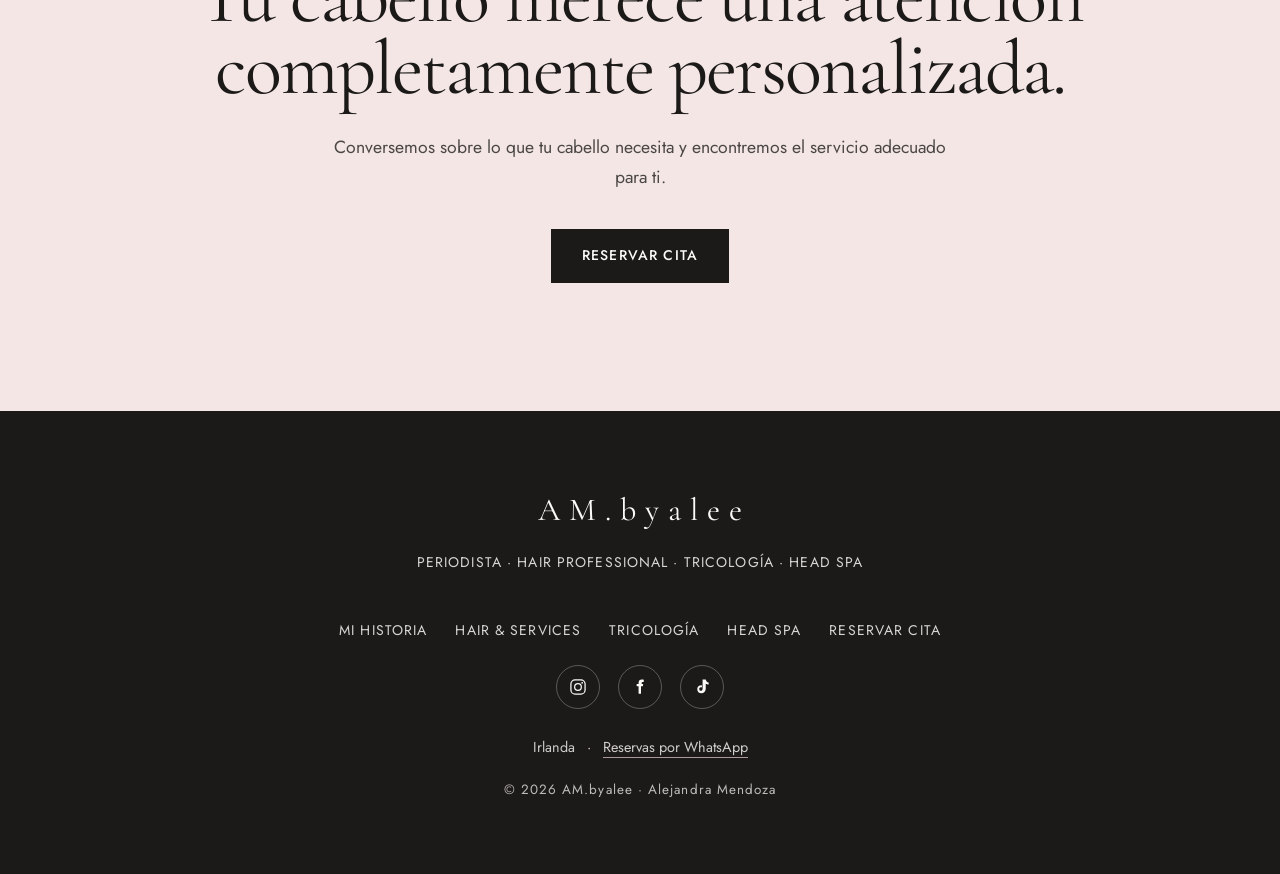
==== commit 5100c8f9: "Optimize header logo asset" ====
--- a/index.html
+++ b/index.html
@@ -37,7 +37,7 @@
   <header class="site-header site-header--home">
     <div class="site-header__inner site-header__inner--home">
       <a class="brand brand--home" href="index.html" aria-label="AM.byalee — Ir a la página de inicio">
-        <img class="brand--home__logo" src="images/am-logo-menu.png?v=20261124-1" alt="" width="1134" height="686" decoding="async" />
+        <img class="brand--home__logo" src="images/am-logo-menu.webp?v=20261124-2" alt="" width="600" height="363" decoding="async" />
         <span class="brand--home__text">
           <span>AM.byalee</span>
           <small>Alejandra Mendoza</small>
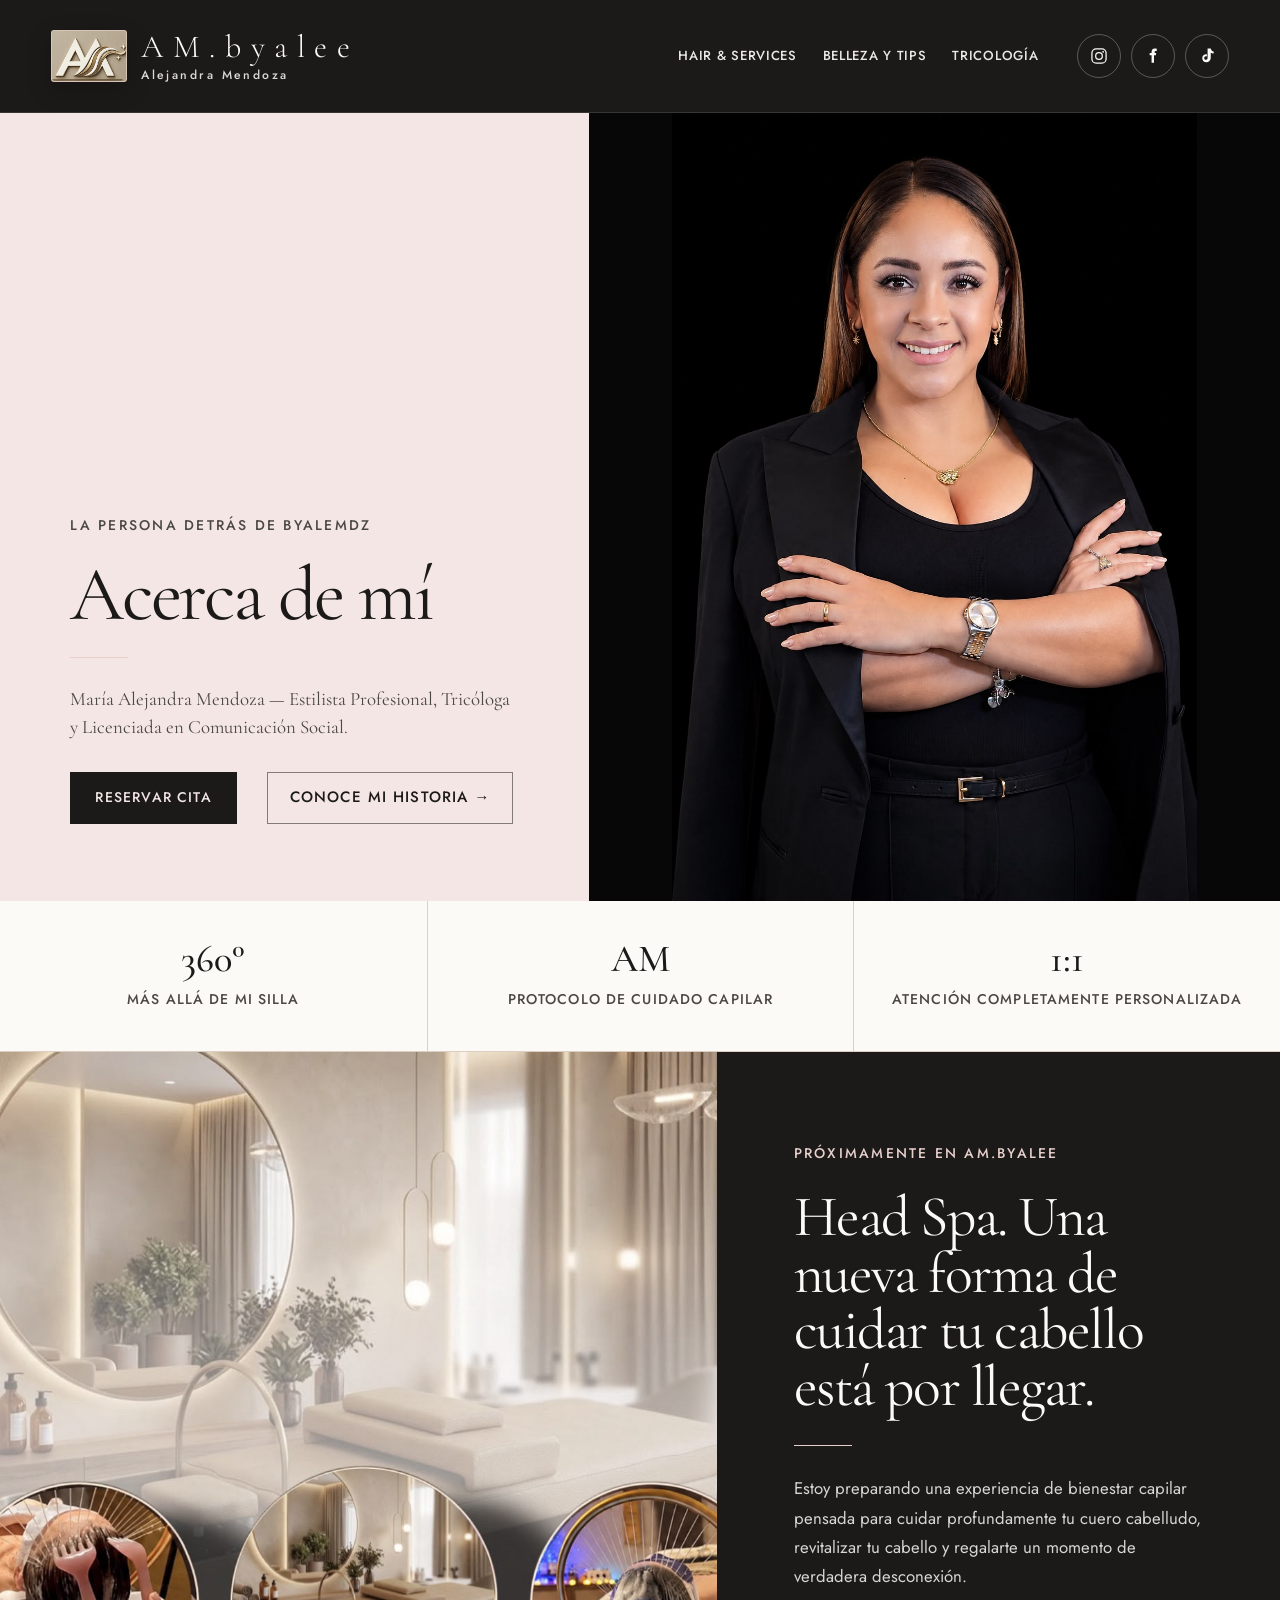
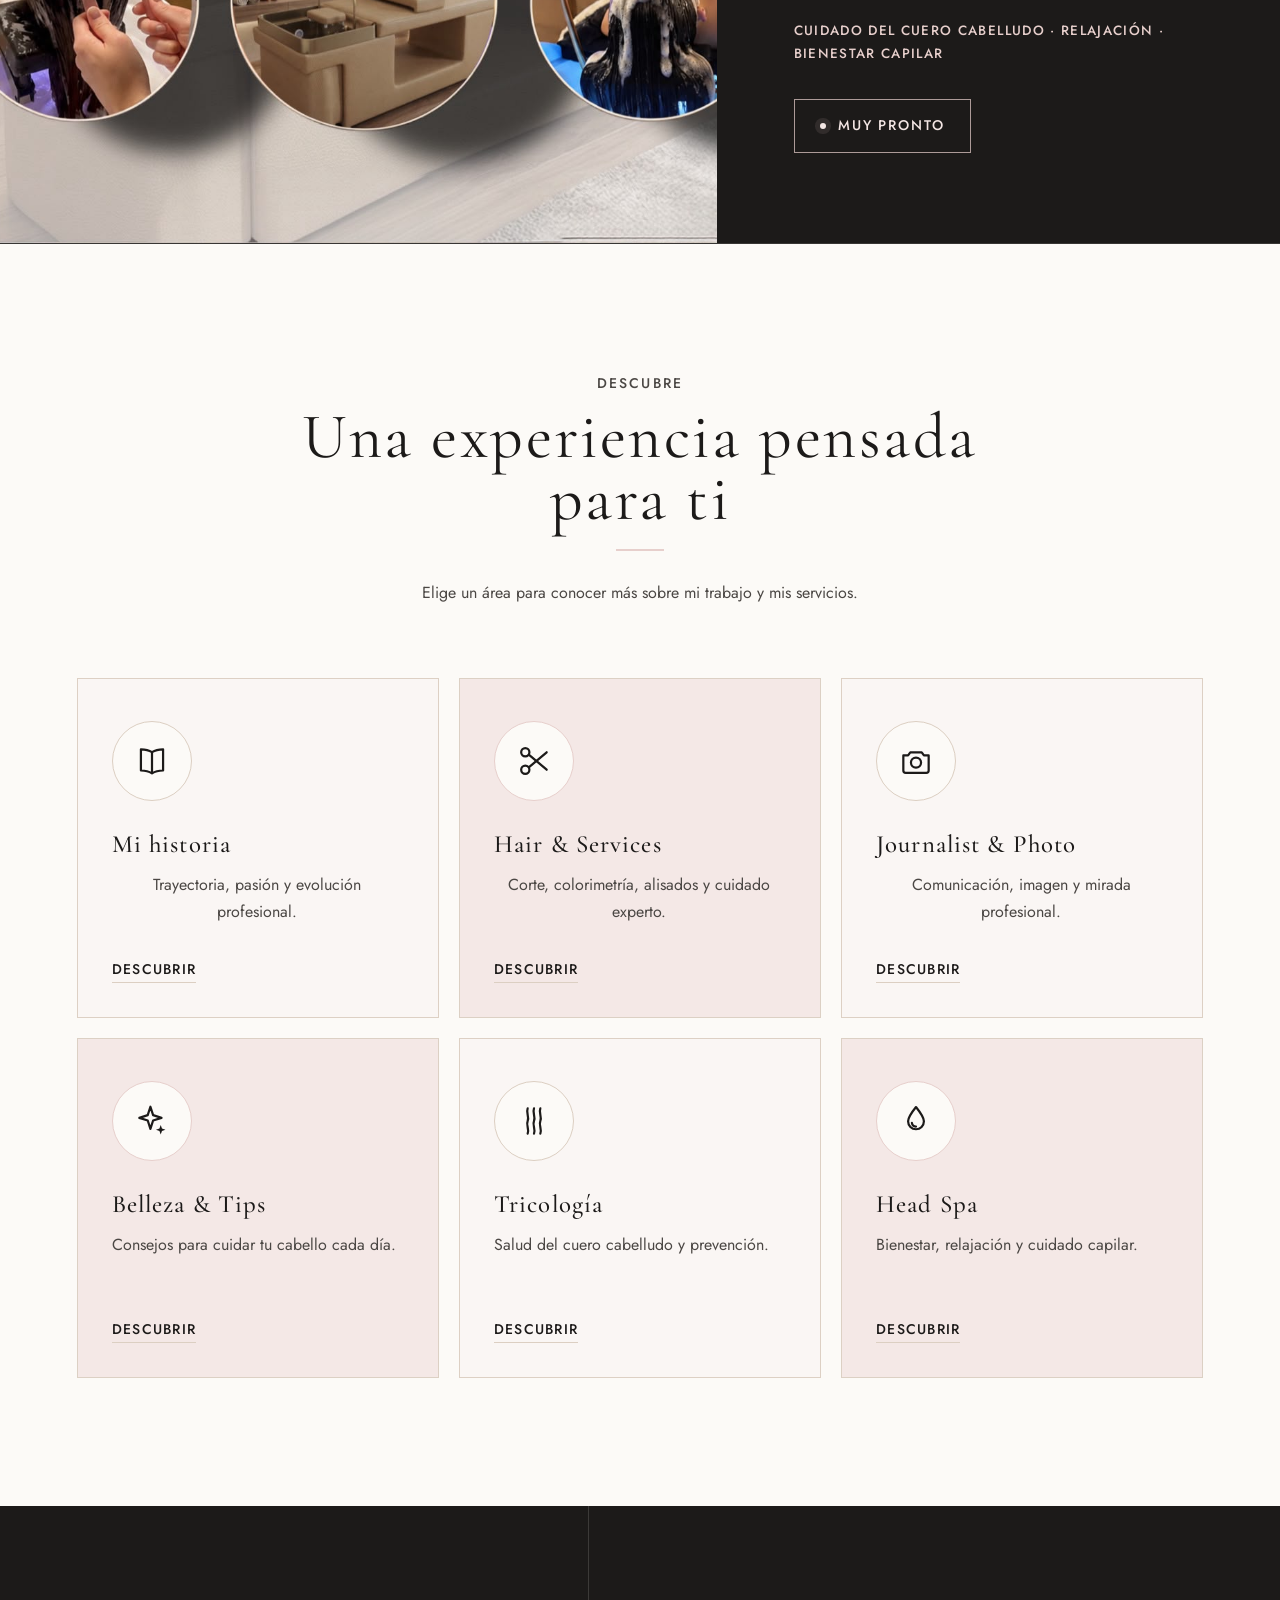
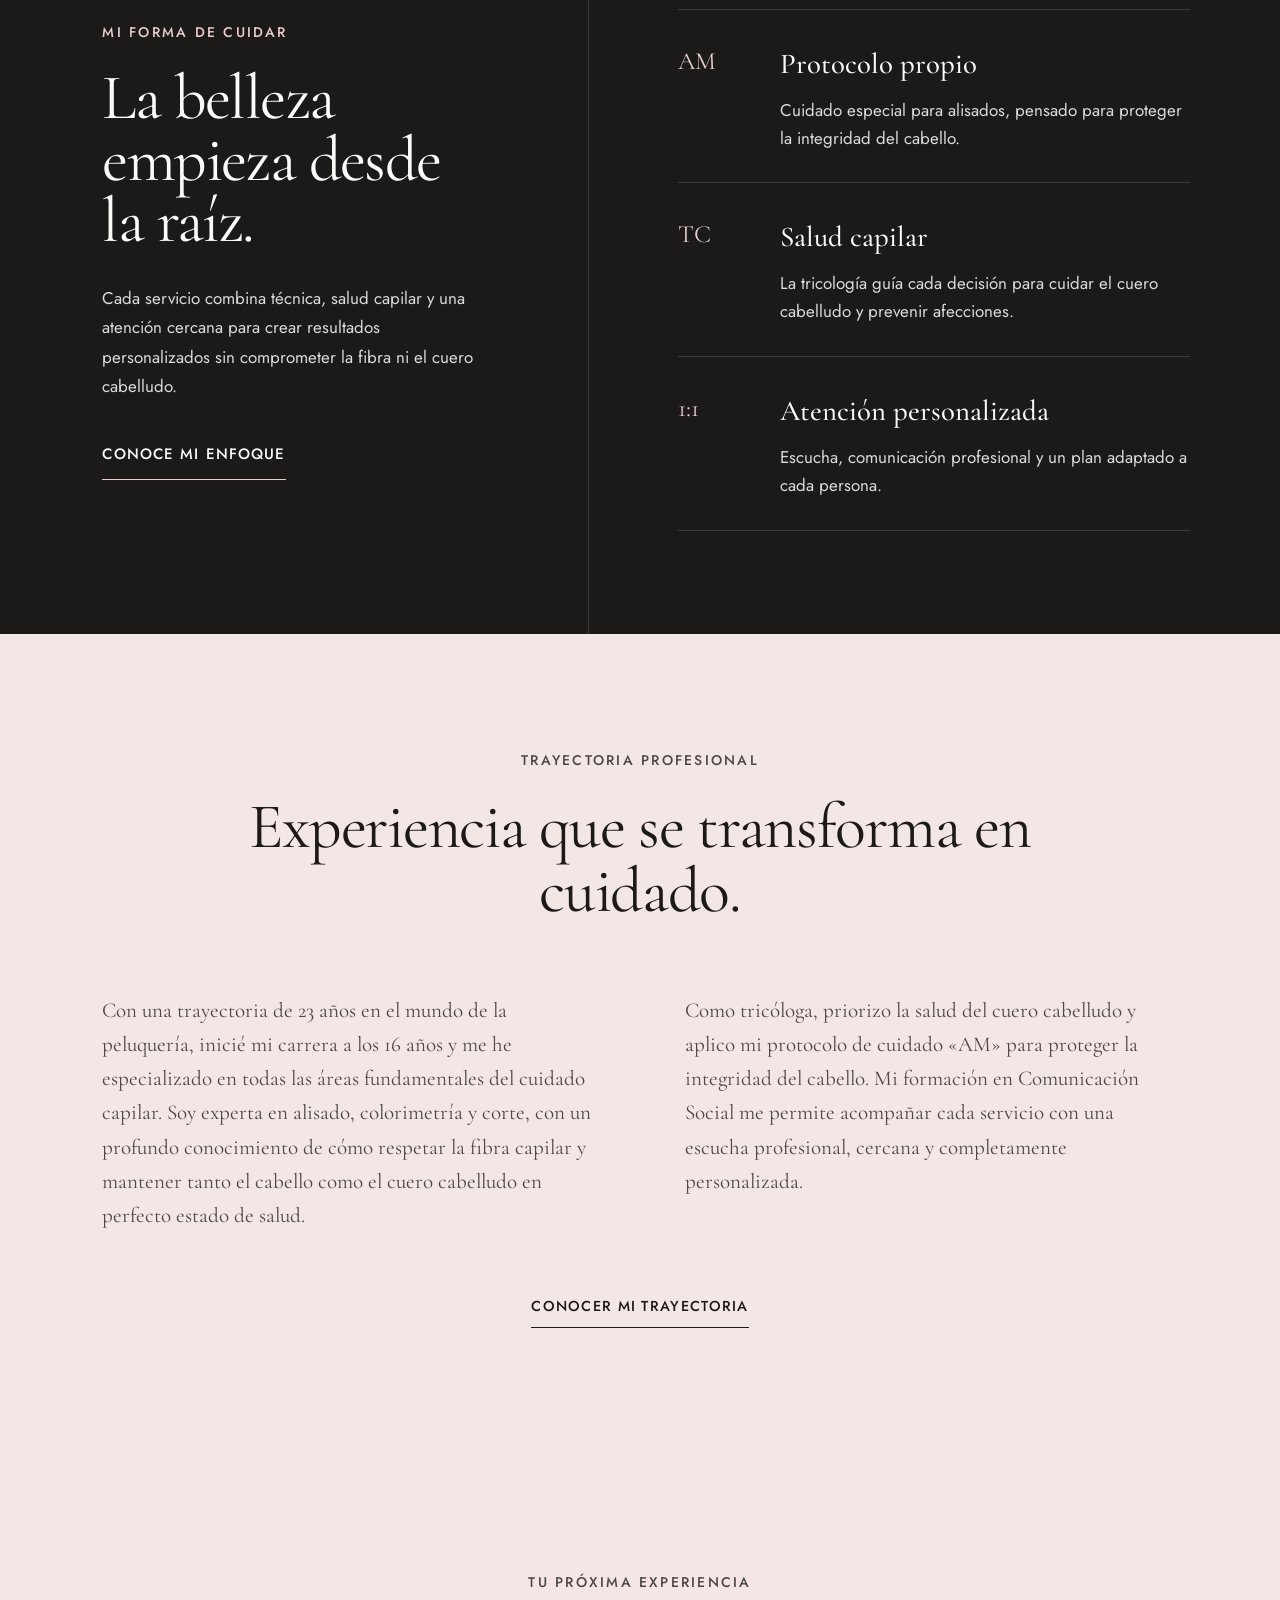
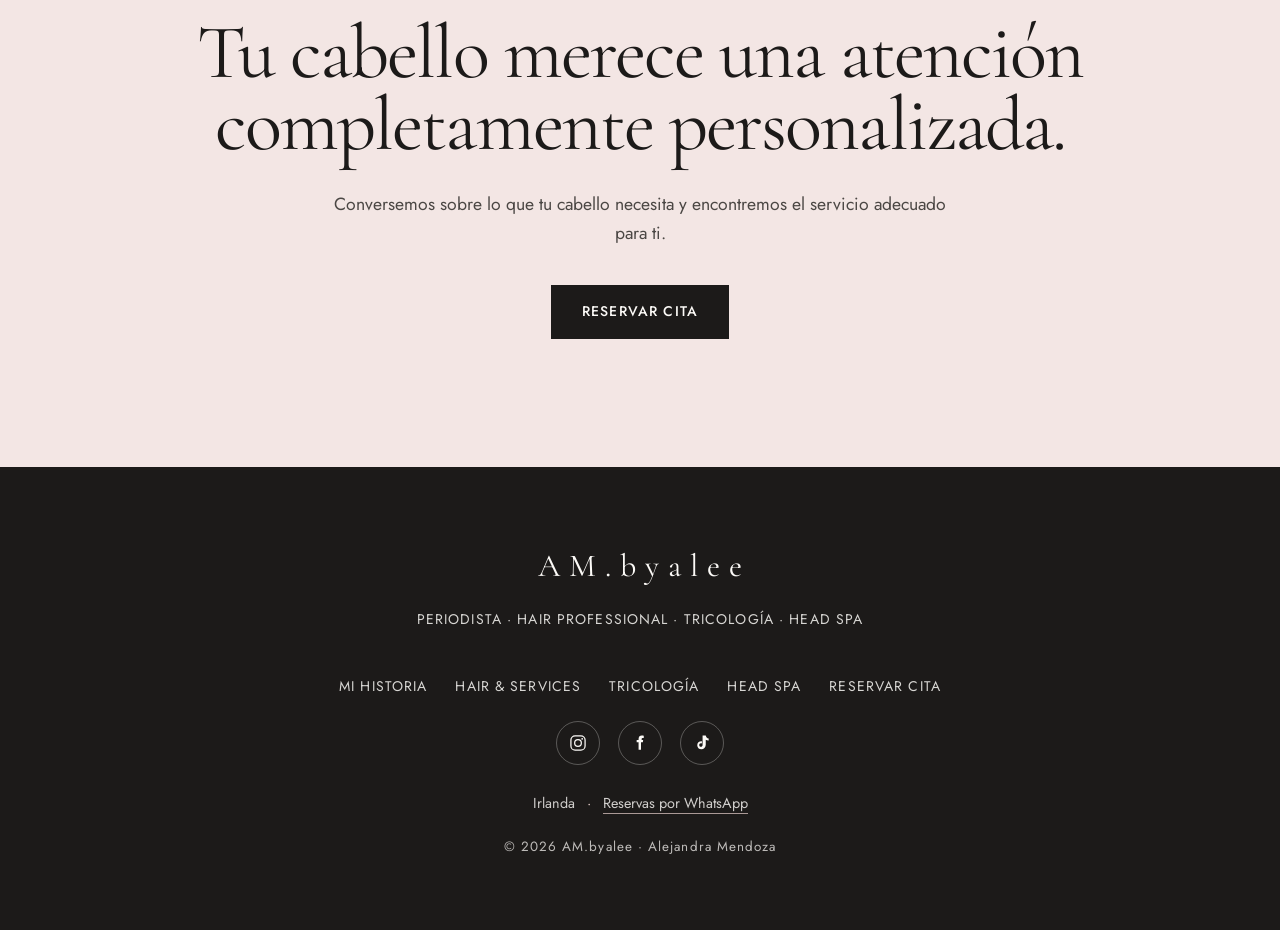
==== commit 2979eb4b: "Mark Head Spa as coming soon" ====
--- a/index.html
+++ b/index.html
@@ -25,7 +25,7 @@
     rel="stylesheet"
   />
 
-  <link rel="stylesheet" href="styles.css?v=20261124-15" />
+  <link rel="stylesheet" href="styles.css?v=20261124-16" />
 </head>
 <body class="home-page">
   <a class="skip-link" href="#main-content">Saltar al contenido principal</a>
@@ -116,14 +116,14 @@
 
     <section class="head-spa-promo" aria-labelledby="head-spa-promo-title">
       <figure class="head-spa-promo__media">
-        <img src="images/head-spa.jpeg" alt="Espacio y ritual profesional de Head Spa" width="1290" height="1142" loading="lazy" decoding="async" />
+        <img src="images/head-spa.jpeg" alt="Imagen conceptual de la próxima experiencia de Head Spa" width="1290" height="1142" loading="lazy" decoding="async" />
       </figure>
       <div class="head-spa-promo__content">
-        <p class="head-spa-promo__eyebrow" data-i18n="home.headspa_eyebrow">Ritual de bienestar capilar</p>
-        <h2 id="head-spa-promo-title" data-i18n="home.headspa_title">Head Spa. Una pausa que también cuida tu cabello.</h2>
-        <p class="head-spa-promo__text" data-i18n="home.headspa_text">Limpieza profunda, masaje y tratamientos personalizados se unen en una experiencia diseñada para cuidar el cuero cabelludo, revitalizar el cabello y ayudarte a desconectar.</p>
-        <p class="head-spa-promo__details" data-i18n="home.headspa_details">Limpieza profunda · Masaje · Cuidado personalizado</p>
-        <a class="head-spa-promo__cta" href="head-spa.html" data-i18n="home.headspa_cta">Conocer la experiencia</a>
+        <p class="head-spa-promo__eyebrow" data-i18n="home.headspa_eyebrow">Próximamente en AM.byalee</p>
+        <h2 id="head-spa-promo-title" data-i18n="home.headspa_title">Head Spa. Una nueva forma de cuidar tu cabello está por llegar.</h2>
+        <p class="head-spa-promo__text" data-i18n="home.headspa_text">Estoy preparando una experiencia de bienestar capilar pensada para cuidar profundamente tu cuero cabelludo, revitalizar tu cabello y regalarte un momento de verdadera desconexión.</p>
+        <p class="head-spa-promo__details" data-i18n="home.headspa_details">Cuidado del cuero cabelludo · Relajación · Bienestar capilar</p>
+        <span class="head-spa-promo__status" data-i18n="home.headspa_cta">Muy pronto</span>
       </div>
     </section>
 
@@ -358,6 +358,6 @@
   </script>
 
   <script src="script.js?v=20261123-3" defer></script>
-  <script src="i18n.js?v=20261124-11" defer></script>
+  <script src="i18n.js?v=20261124-12" defer></script>
 </body>
 </html>
--- a/styles.css
+++ b/styles.css
@@ -2543,6 +2543,31 @@
   border-color: var(--color-warm-white);
 }
 
+.head-spa-promo__status {
+  min-height: 52px;
+  margin-top: 34px;
+  padding: 14px 25px;
+  display: inline-flex;
+  align-items: center;
+  justify-content: center;
+  color: var(--color-soft-pink);
+  border: 1px solid rgba(229, 205, 202, 0.72);
+  font-size: 0.875rem;
+  font-weight: 500;
+  letter-spacing: 0.14em;
+  text-transform: uppercase;
+}
+
+.head-spa-promo__status::before {
+  content: "";
+  width: 6px;
+  height: 6px;
+  margin-right: 12px;
+  background: var(--color-soft-pink);
+  border-radius: 50%;
+  box-shadow: 0 0 0 5px rgba(229, 205, 202, 0.1);
+}
+
 /* Tarjetas: mejor jerarquía, descripción más cómoda e iconos consistentes. */
 .home-page .circle-link {
   min-height: 340px;
@@ -2899,7 +2924,8 @@
     font-size: 0.78rem;
   }
 
-  .head-spa-promo__cta {
+  .head-spa-promo__cta,
+  .head-spa-promo__status {
     width: 100%;
   }
 
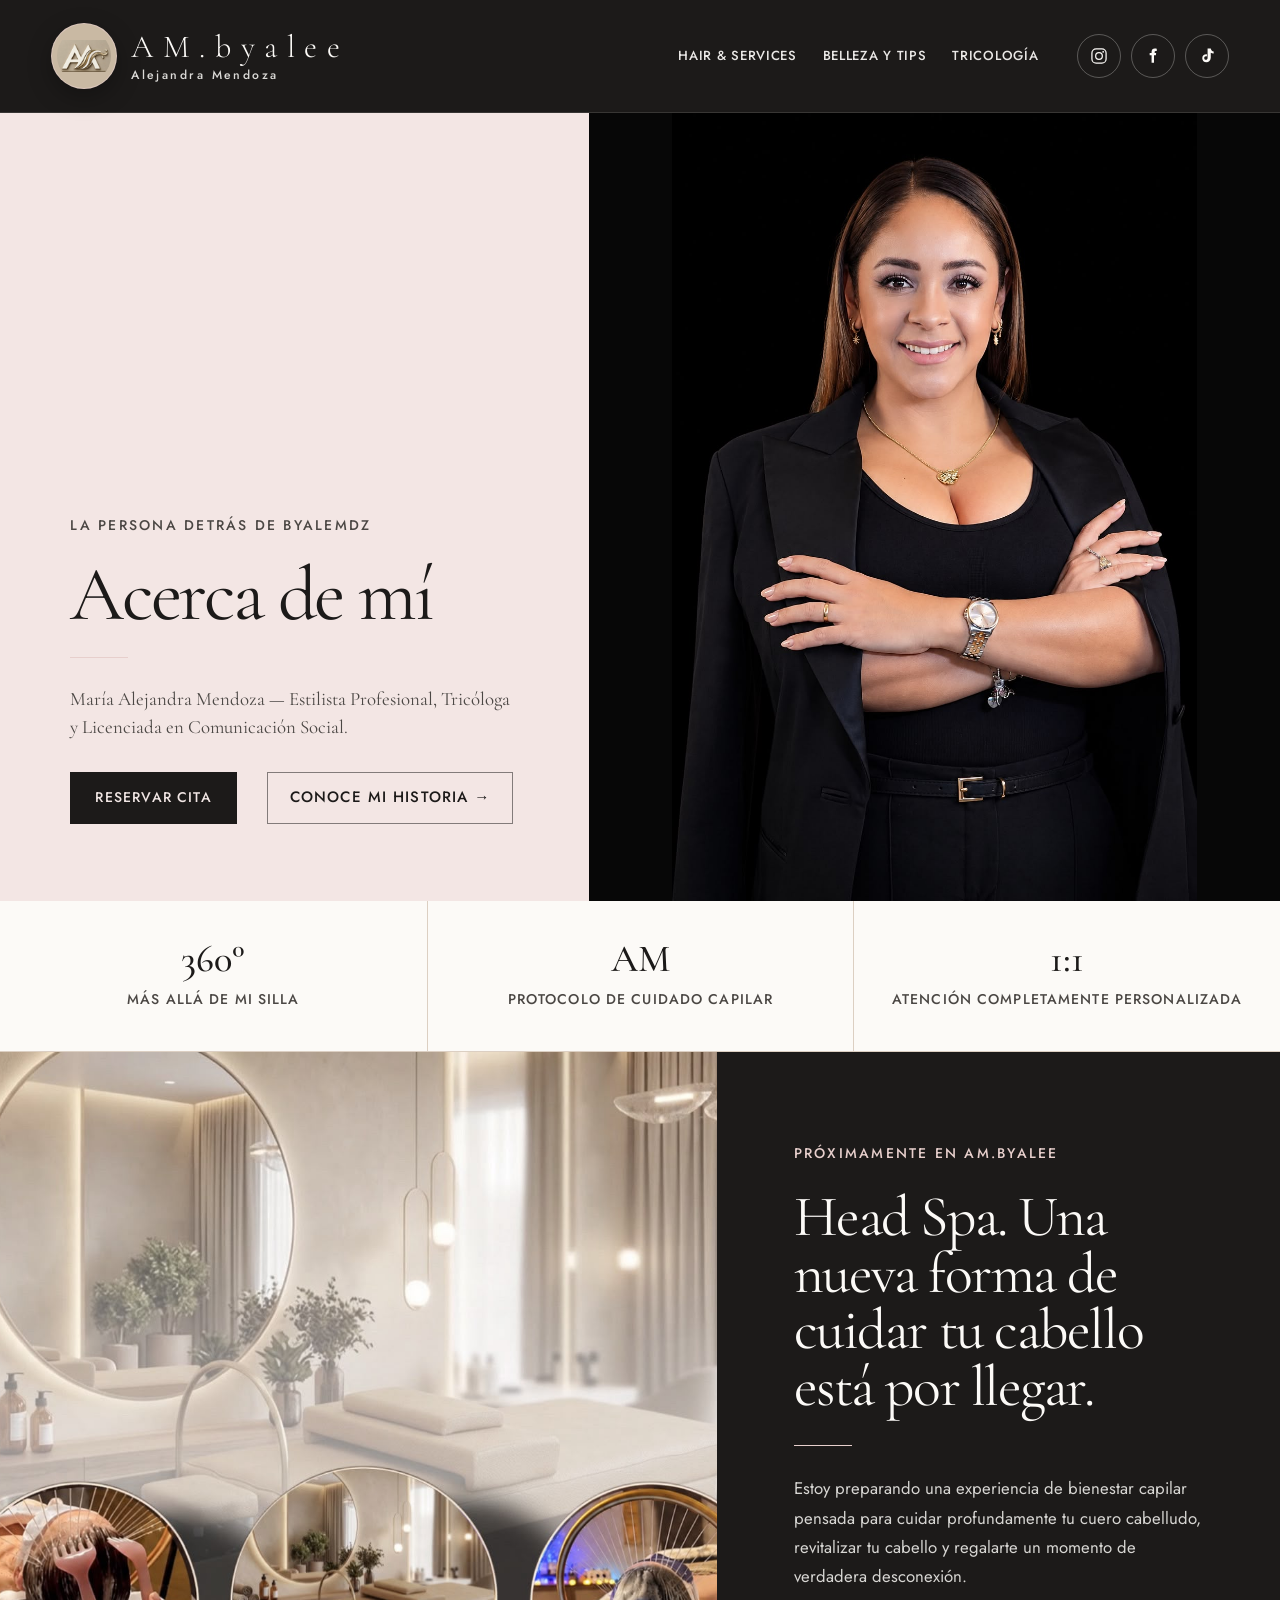
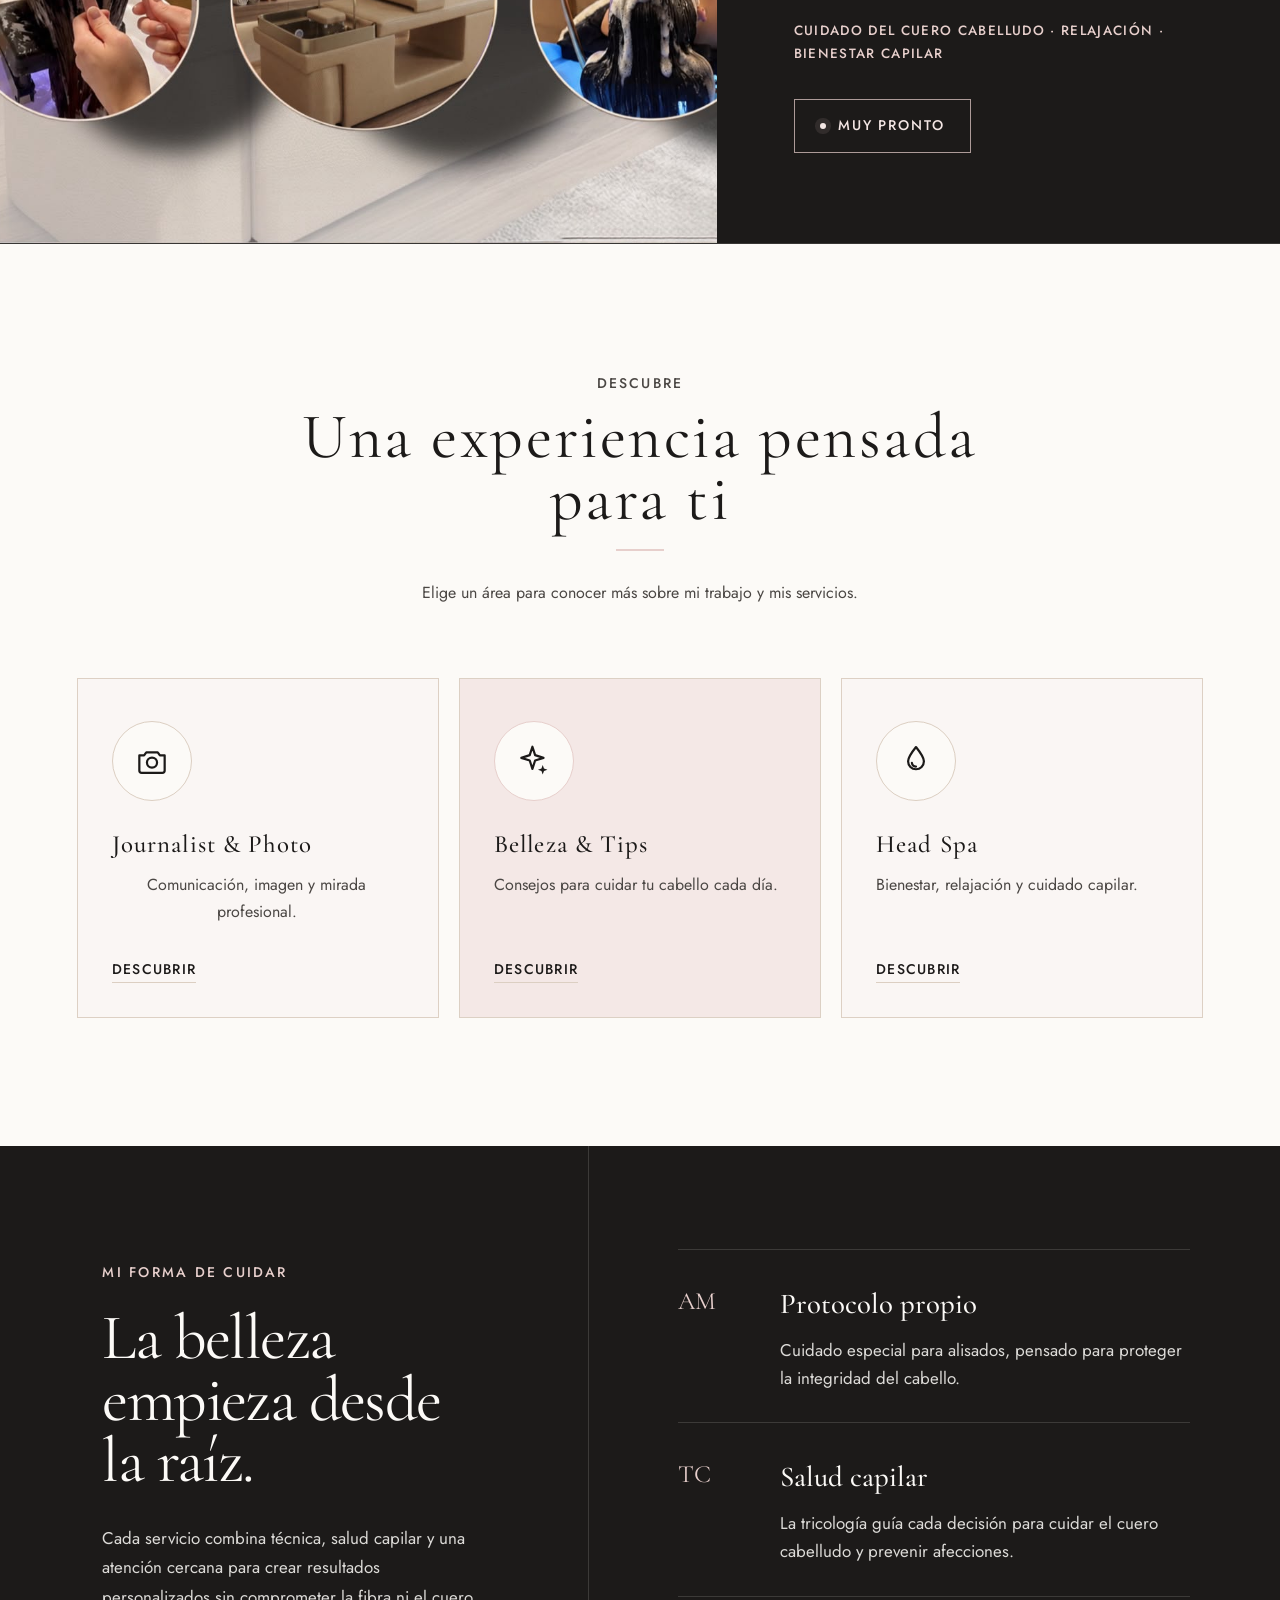
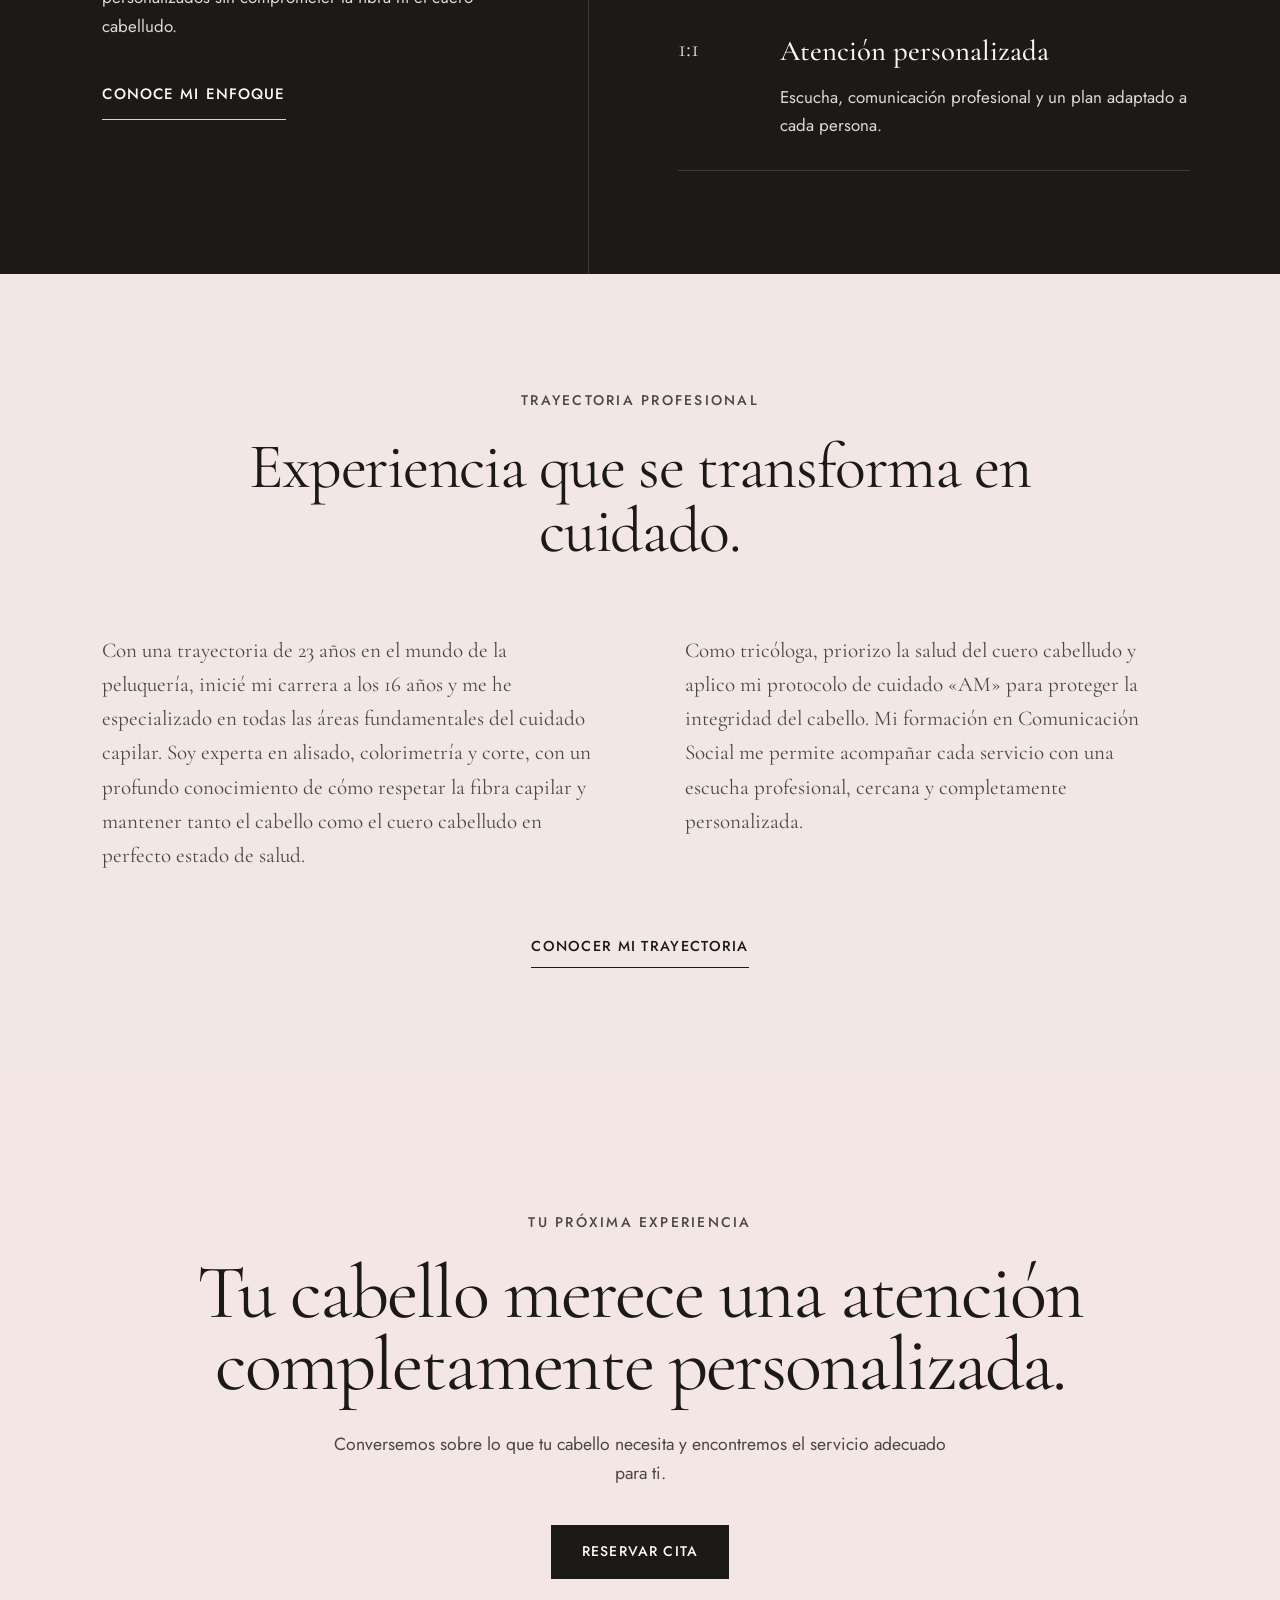
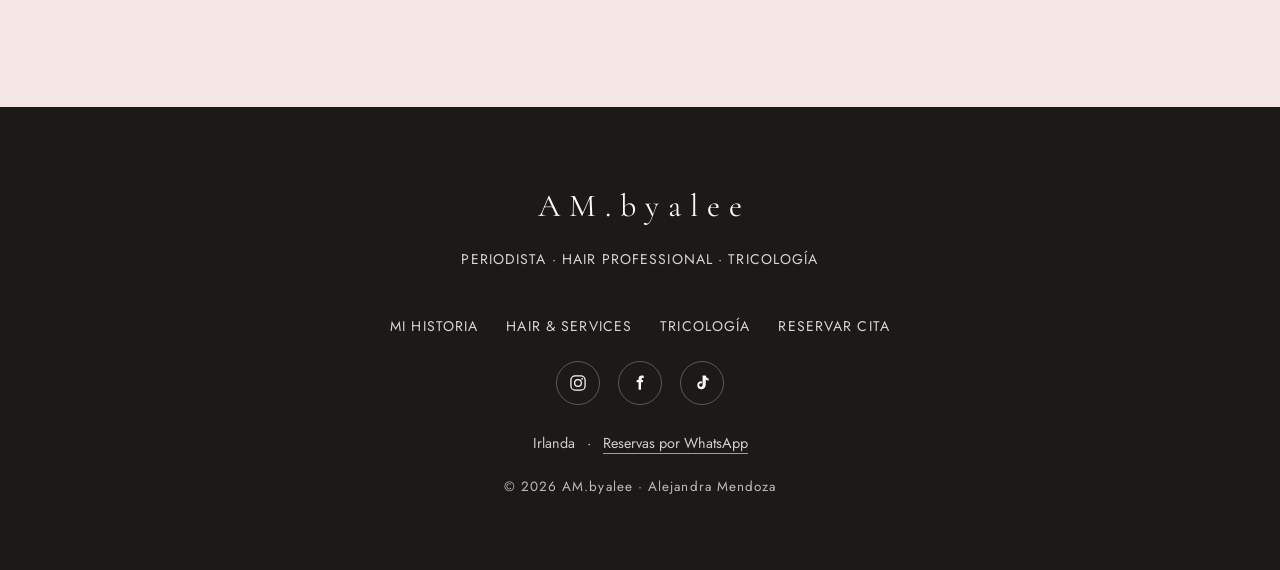
==== commit b4ae96f2: "Refine homepage cards and footer" ====
--- a/index.html
+++ b/index.html
@@ -25,7 +25,7 @@
     rel="stylesheet"
   />
 
-  <link rel="stylesheet" href="styles.css?v=20261124-16" />
+  <link rel="stylesheet" href="styles.css?v=20261124-17" />
 </head>
 <body class="home-page">
   <a class="skip-link" href="#main-content">Saltar al contenido principal</a>
@@ -136,40 +136,6 @@
 
       <ul class="circles__grid">
         <li class="circle-item">
-          <a class="circle-link" href="mi-historia.html">
-            <span class="circle">
-              <span class="circle__icon" aria-hidden="true">
-                <svg viewBox="0 0 24 24" width="42" height="42" focusable="false">
-                  <path d="M12 6.4C10.3 5.3 7.7 4.6 5 4.6V18c2.7 0 5.3.7 7 1.8 1.7-1.1 4.3-1.8 7-1.8V4.6c-2.7 0-5.3.7-7 1.8z" fill="none" stroke="currentColor" stroke-width="1.4" stroke-linejoin="round" />
-                  <path d="M12 6.4v13.4" fill="none" stroke="currentColor" stroke-width="1.4" />
-                </svg>
-              </span>
-            </span>
-            <span class="circle__caption" data-i18n="nav.mihistoria">Mi historia</span>
-            <span class="circle__description" data-i18n="home.card_story">Trayectoria, pasión y evolución profesional.</span>
-            <span class="circle__action" data-i18n="home.discover">Descubrir</span>
-          </a>
-        </li>
-
-        <li class="circle-item">
-          <a class="circle-link" href="servicios-y-precios.html">
-            <span class="circle">
-              <span class="circle__icon" aria-hidden="true">
-                <svg viewBox="0 0 24 24" width="42" height="42" focusable="false">
-                  <circle cx="6.5" cy="6.5" r="2.6" fill="none" stroke="currentColor" stroke-width="1.4" />
-                  <circle cx="6.5" cy="17.5" r="2.6" fill="none" stroke="currentColor" stroke-width="1.4" />
-                  <line x1="8.7" y1="8" x2="20" y2="17.5" stroke="currentColor" stroke-width="1.4" stroke-linecap="round" />
-                  <line x1="8.7" y1="16" x2="20" y2="6.5" stroke="currentColor" stroke-width="1.4" stroke-linecap="round" />
-                </svg>
-              </span>
-            </span>
-            <span class="circle__caption" data-i18n="nav.hair">Hair &amp; Services</span>
-            <span class="circle__description" data-i18n="home.card_services">Corte, colorimetría, alisados y cuidado experto.</span>
-            <span class="circle__action" data-i18n="home.discover">Descubrir</span>
-          </a>
-        </li>
-
-        <li class="circle-item">
           <a class="circle-link" href="journalist-photo.html">
             <span class="circle">
               <span class="circle__icon" aria-hidden="true">
@@ -197,23 +163,6 @@
             </span>
             <span class="circle__caption" data-i18n="nav.belleza">Belleza &amp; Tips</span>
             <span class="circle__description" data-i18n="home.card_beauty">Consejos para cuidar tu cabello cada día.</span>
-            <span class="circle__action" data-i18n="home.discover">Descubrir</span>
-          </a>
-        </li>
-
-        <li class="circle-item">
-          <a class="circle-link" href="tricologia.html">
-            <span class="circle">
-              <span class="circle__icon" aria-hidden="true">
-                <svg viewBox="0 0 24 24" width="42" height="42" focusable="false">
-                  <path d="M8 4c-1.2 3 1.2 5.5 0 8s1.2 5 0 8" fill="none" stroke="currentColor" stroke-width="1.4" stroke-linecap="round" />
-                  <path d="M12 4c-1.2 3 1.2 5.5 0 8s1.2 5 0 8" fill="none" stroke="currentColor" stroke-width="1.4" stroke-linecap="round" />
-                  <path d="M16 4c-1.2 3 1.2 5.5 0 8s1.2 5 0 8" fill="none" stroke="currentColor" stroke-width="1.4" stroke-linecap="round" />
-                </svg>
-              </span>
-            </span>
-            <span class="circle__caption" data-i18n="nav.tricologia">Tricología</span>
-            <span class="circle__description" data-i18n="home.card_trichology">Salud del cuero cabelludo y prevención.</span>
             <span class="circle__action" data-i18n="home.discover">Descubrir</span>
           </a>
         </li>
@@ -303,12 +252,11 @@
   <footer class="site-footer">
     <div class="site-footer__inner">
       <p class="site-footer__brand">AM.byalee</p>
-      <p class="site-footer__tagline" data-i18n="footer.tagline">Periodista · Hair Professional · Tricología · Head Spa</p>
+      <p class="site-footer__tagline" data-i18n="footer.tagline">Periodista · Hair Professional · Tricología</p>
       <nav class="site-footer__nav" aria-label="Navegación del pie de página">
         <a href="mi-historia.html" data-i18n="nav.mihistoria">Mi historia</a>
         <a href="servicios-y-precios.html" data-i18n="nav.hair">Hair &amp; Services</a>
         <a href="tricologia.html" data-i18n="nav.tricologia">Tricología</a>
-        <a href="head-spa.html" data-i18n="nav.headspa">Head Spa</a>
         <a href="bookings.html" data-i18n="serv.cta">Reservar cita</a>
       </nav>
       <div class="site-footer__social">
@@ -358,6 +306,6 @@
   </script>
 
   <script src="script.js?v=20261123-3" defer></script>
-  <script src="i18n.js?v=20261124-12" defer></script>
+  <script src="i18n.js?v=20261124-13" defer></script>
 </body>
 </html>
--- a/styles.css
+++ b/styles.css
@@ -1301,15 +1301,17 @@
 }
 
 .home-page .brand--home__logo {
-  width: 76px;
-  height: 52px;
+  width: 66px;
+  height: 66px;
+  padding: 5px;
+  box-sizing: border-box;
   flex: 0 0 auto;
-  object-fit: cover;
+  object-fit: contain;
   object-position: center;
-  border: 1px solid rgba(231, 207, 204, 0.48);
-  border-radius: 3px;
+  border: 1px solid rgba(231, 207, 204, 0.62);
+  border-radius: 50%;
   background: #c9b9a3;
-  box-shadow: 0 8px 24px rgba(0, 0, 0, 0.24);
+  box-shadow: 0 8px 24px rgba(0, 0, 0, 0.28);
 }
 
 .home-page .brand--home__text {
@@ -2847,9 +2849,9 @@
   }
 
   .home-page .brand--home__logo {
-    width: 58px;
-    height: 40px;
-    border-radius: 2px;
+    width: 50px;
+    height: 50px;
+    padding: 4px;
   }
 
   .home-page .brand--home__text > span {
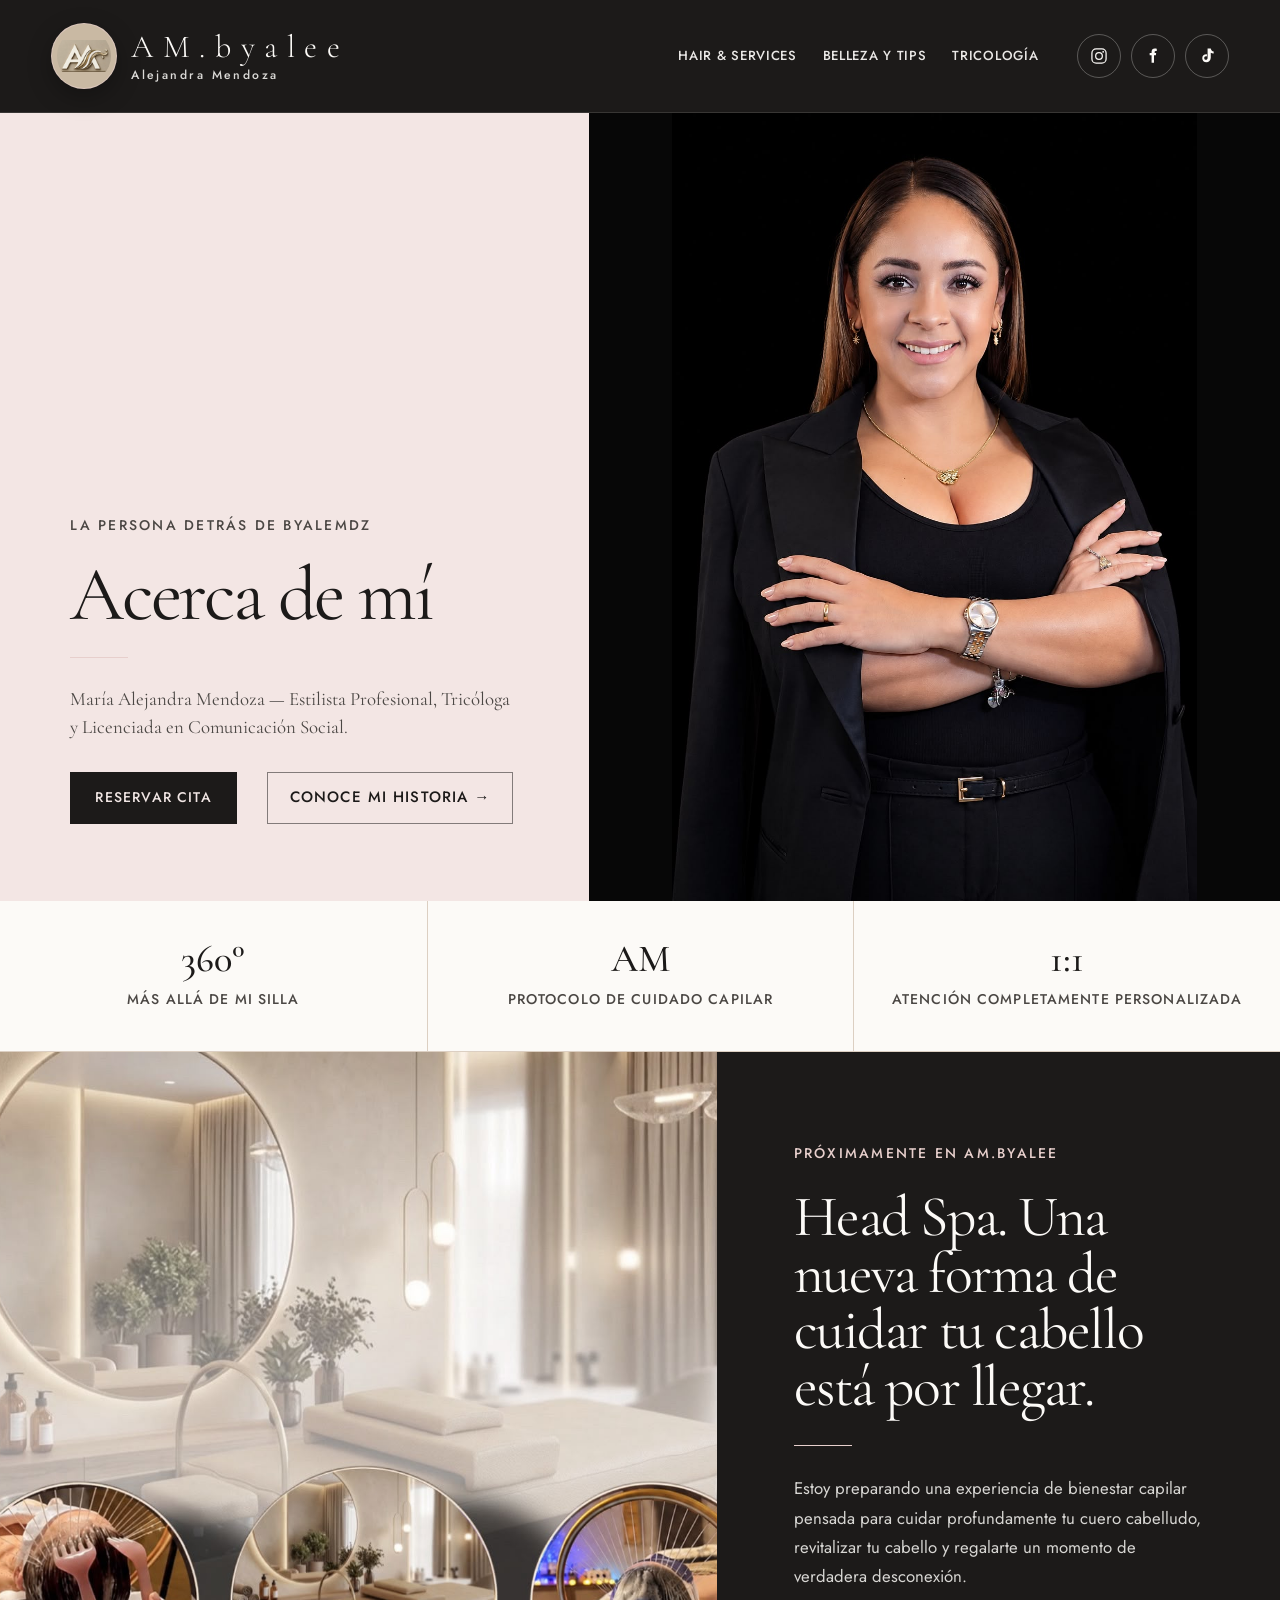
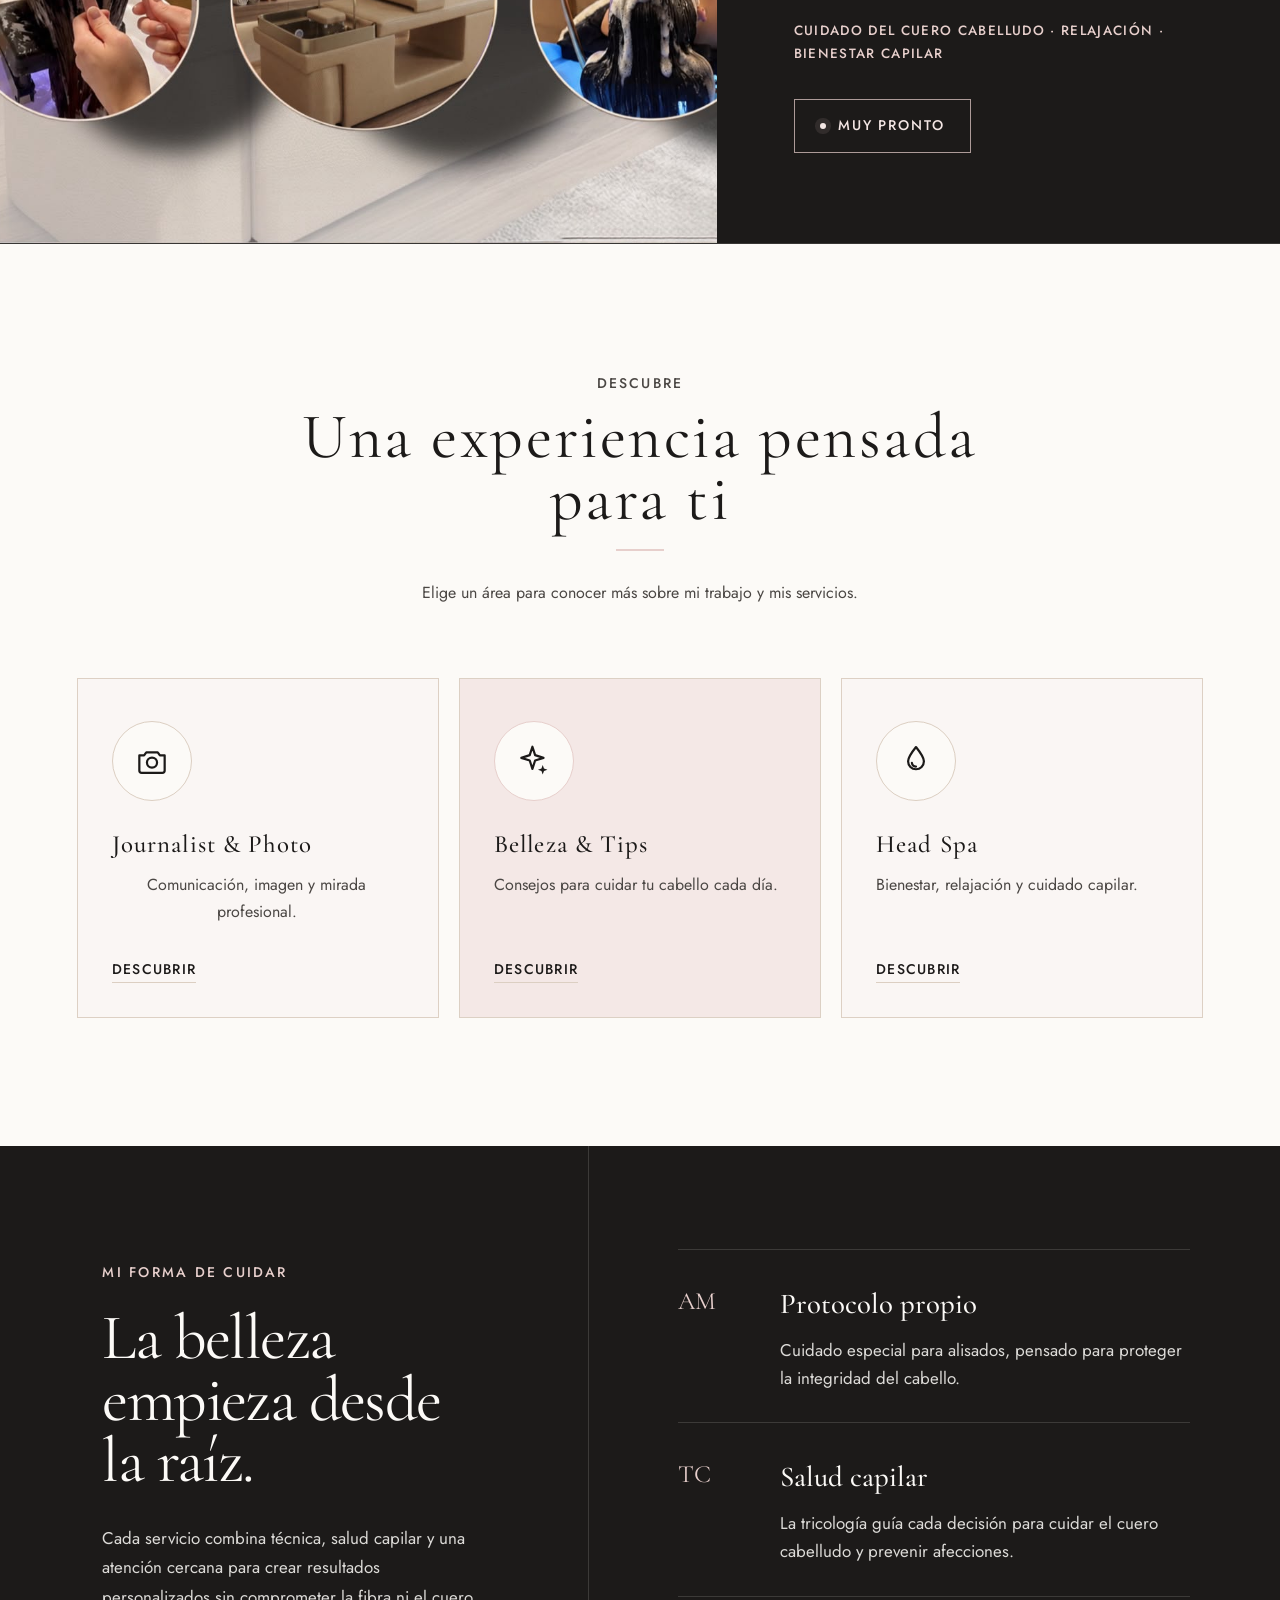
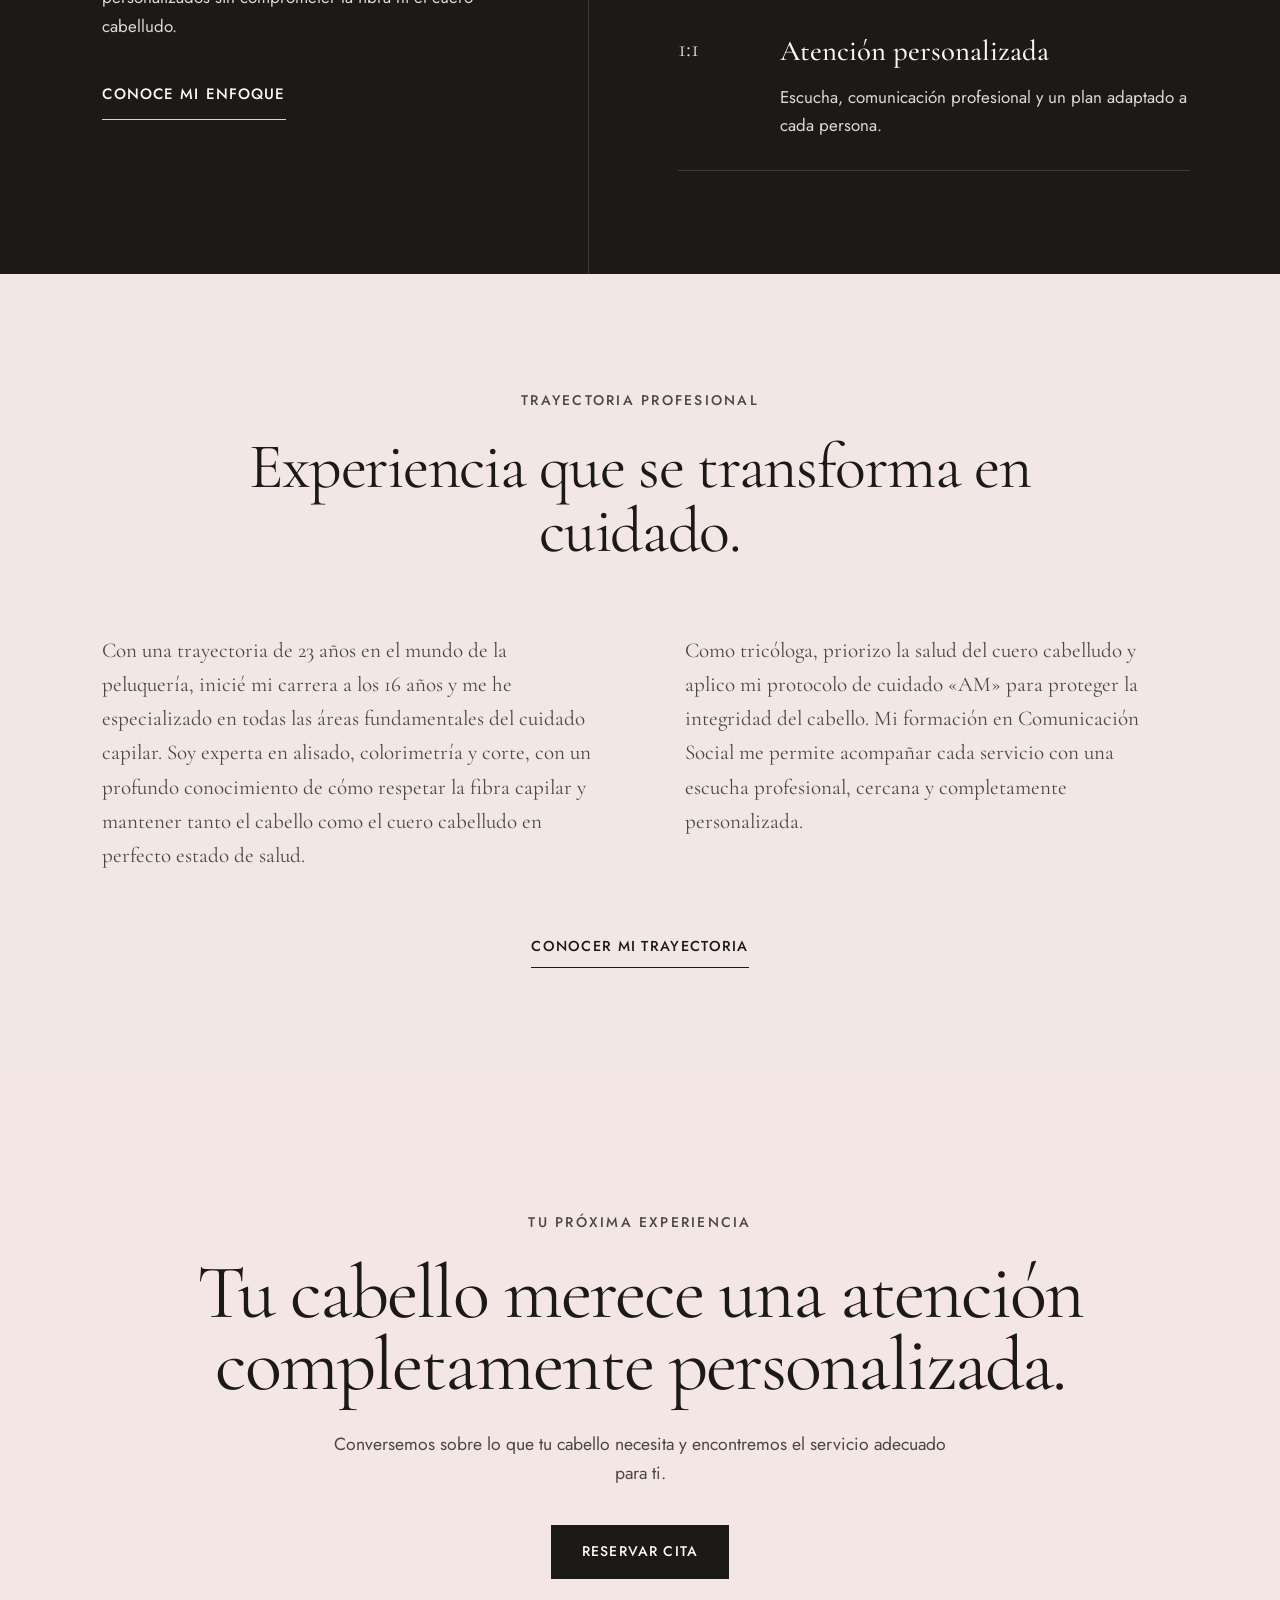
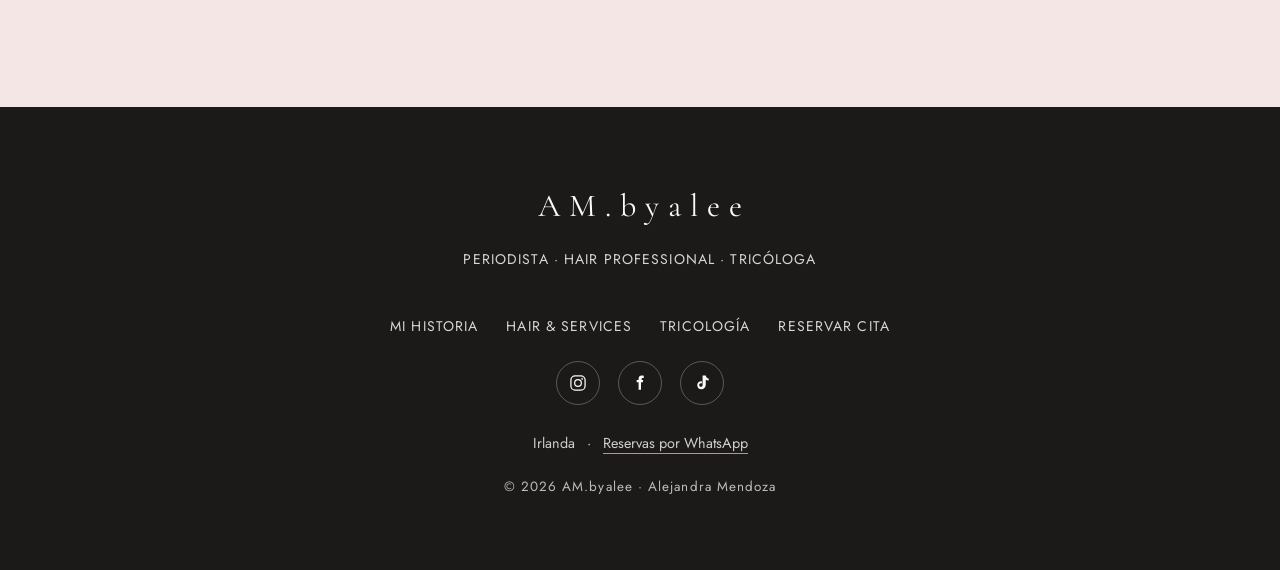
==== commit f60f9fbd: "Update footer professional title" ====
--- a/index.html
+++ b/index.html
@@ -252,7 +252,7 @@
   <footer class="site-footer">
     <div class="site-footer__inner">
       <p class="site-footer__brand">AM.byalee</p>
-      <p class="site-footer__tagline" data-i18n="footer.tagline">Periodista · Hair Professional · Tricología</p>
+      <p class="site-footer__tagline" data-i18n="footer.tagline">Periodista · Hair Professional · Tricóloga</p>
       <nav class="site-footer__nav" aria-label="Navegación del pie de página">
         <a href="mi-historia.html" data-i18n="nav.mihistoria">Mi historia</a>
         <a href="servicios-y-precios.html" data-i18n="nav.hair">Hair &amp; Services</a>
@@ -306,6 +306,6 @@
   </script>
 
   <script src="script.js?v=20261123-3" defer></script>
-  <script src="i18n.js?v=20261124-13" defer></script>
+  <script src="i18n.js?v=20261124-14" defer></script>
 </body>
 </html>
